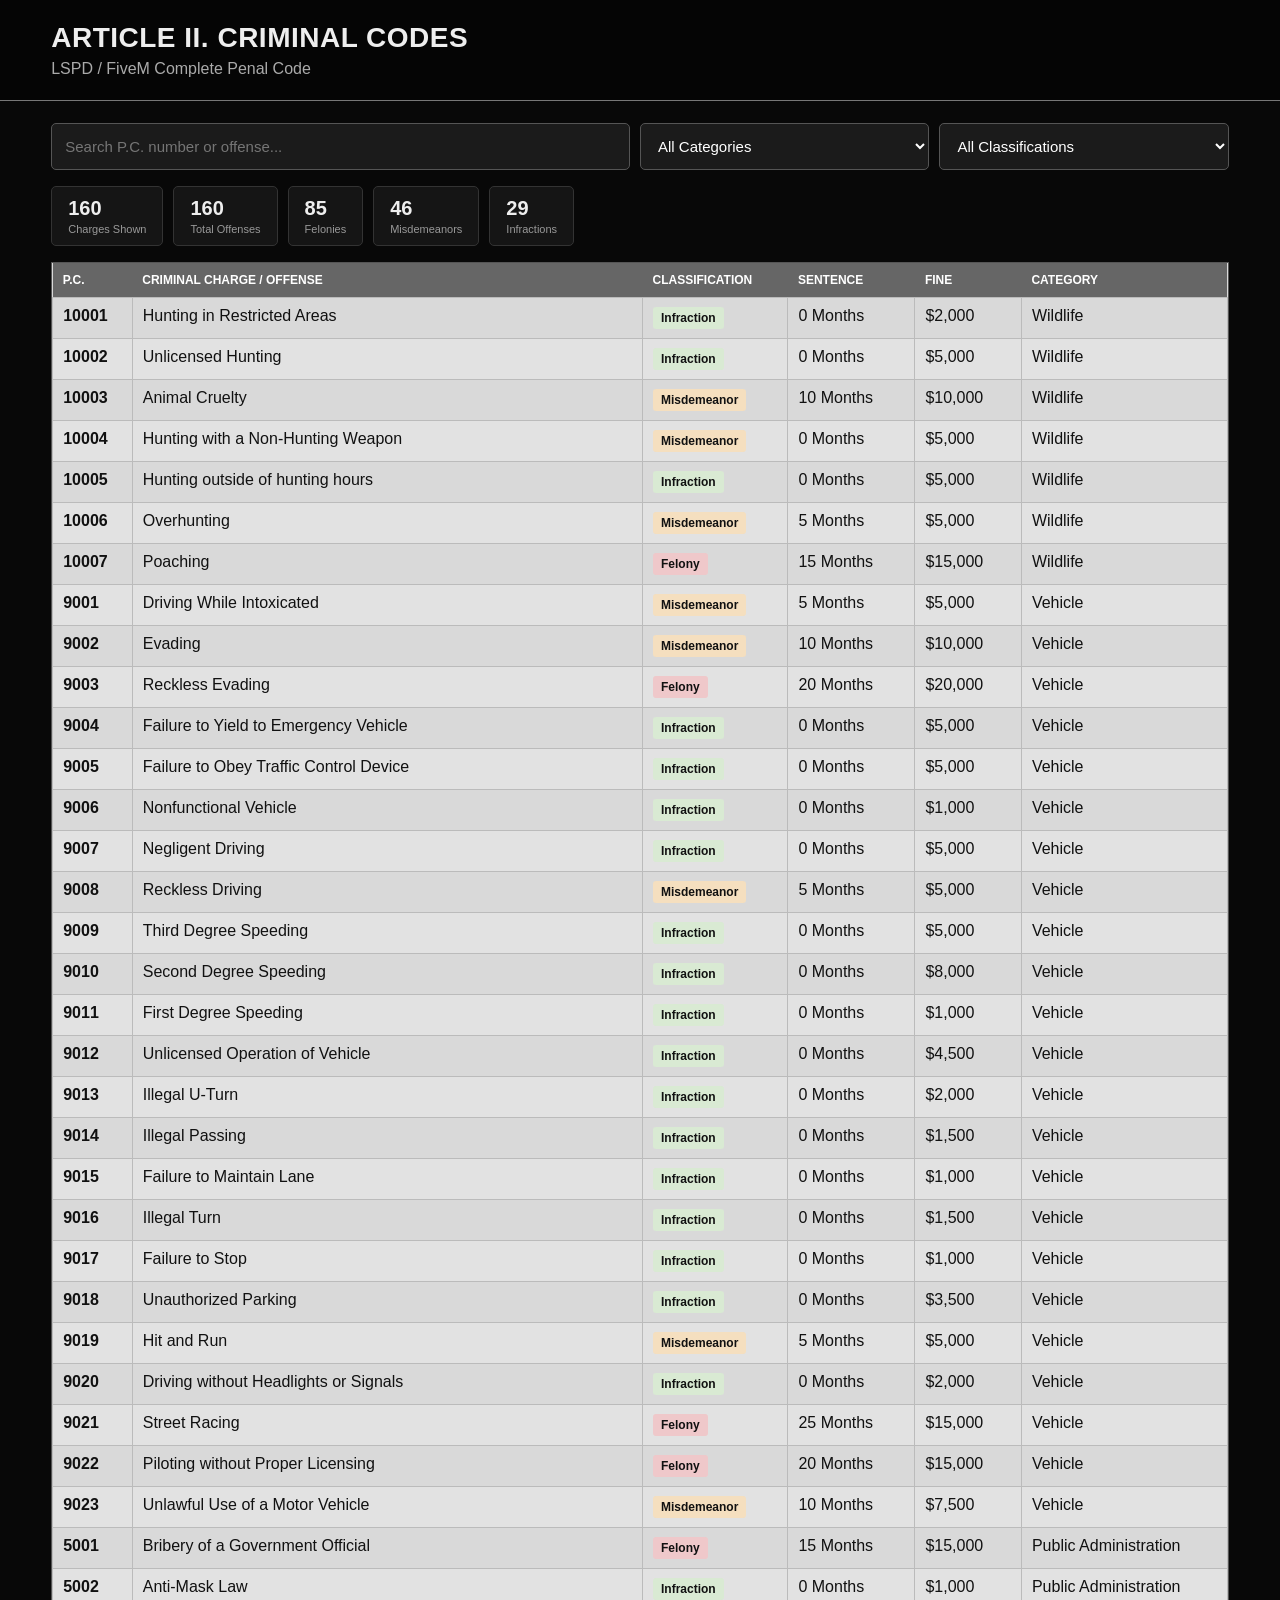
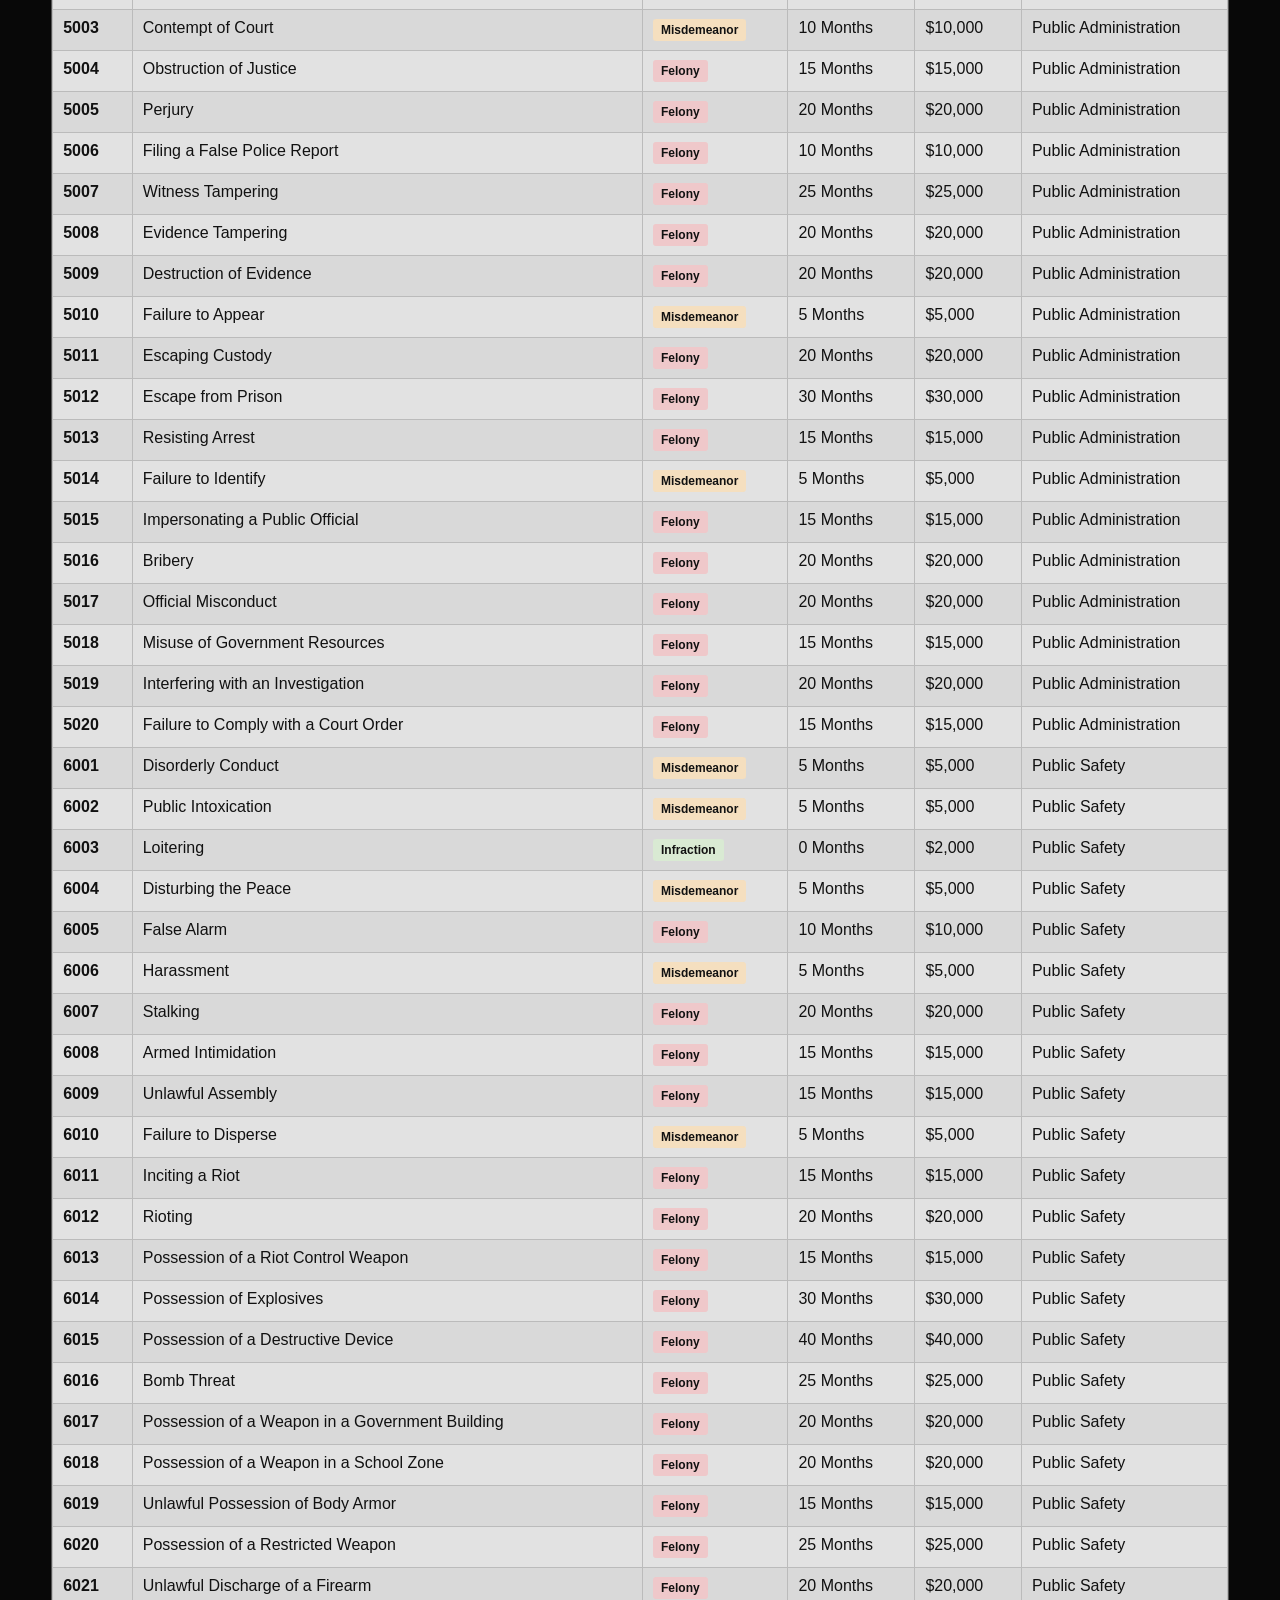
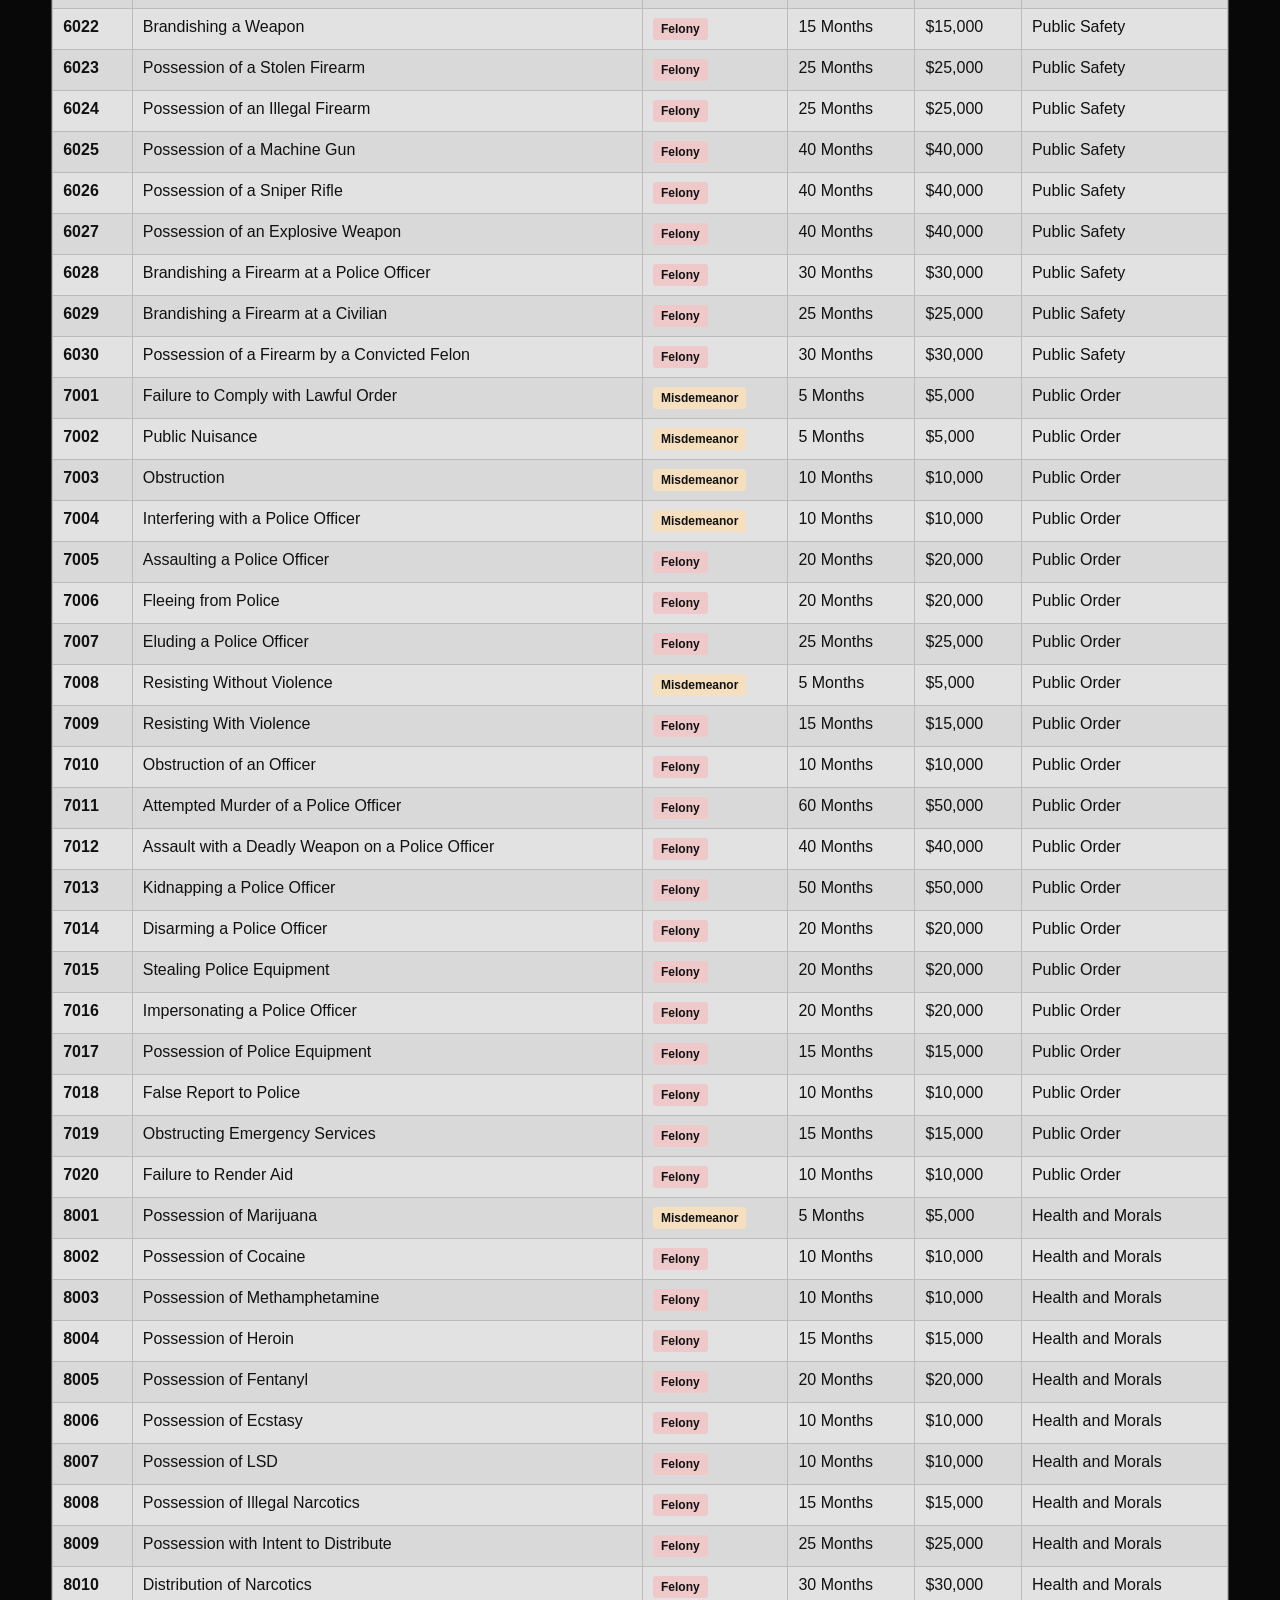
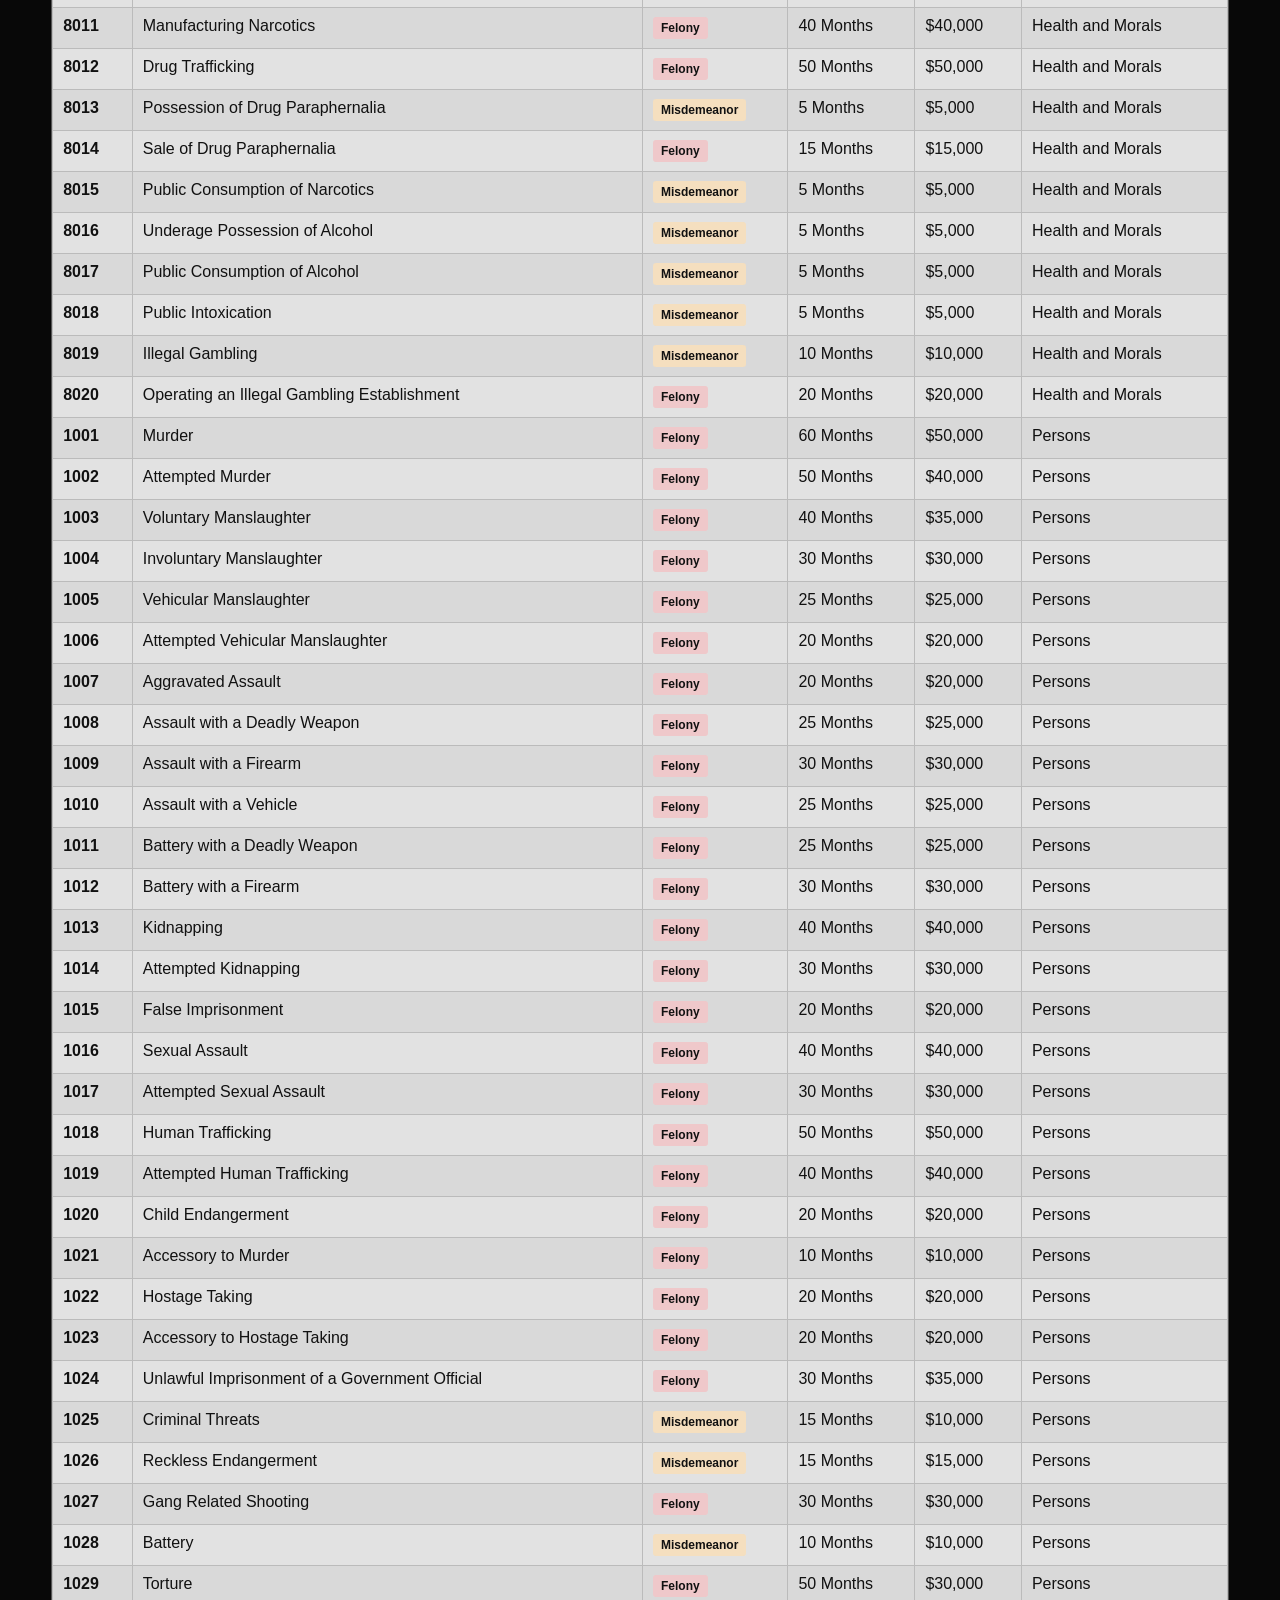
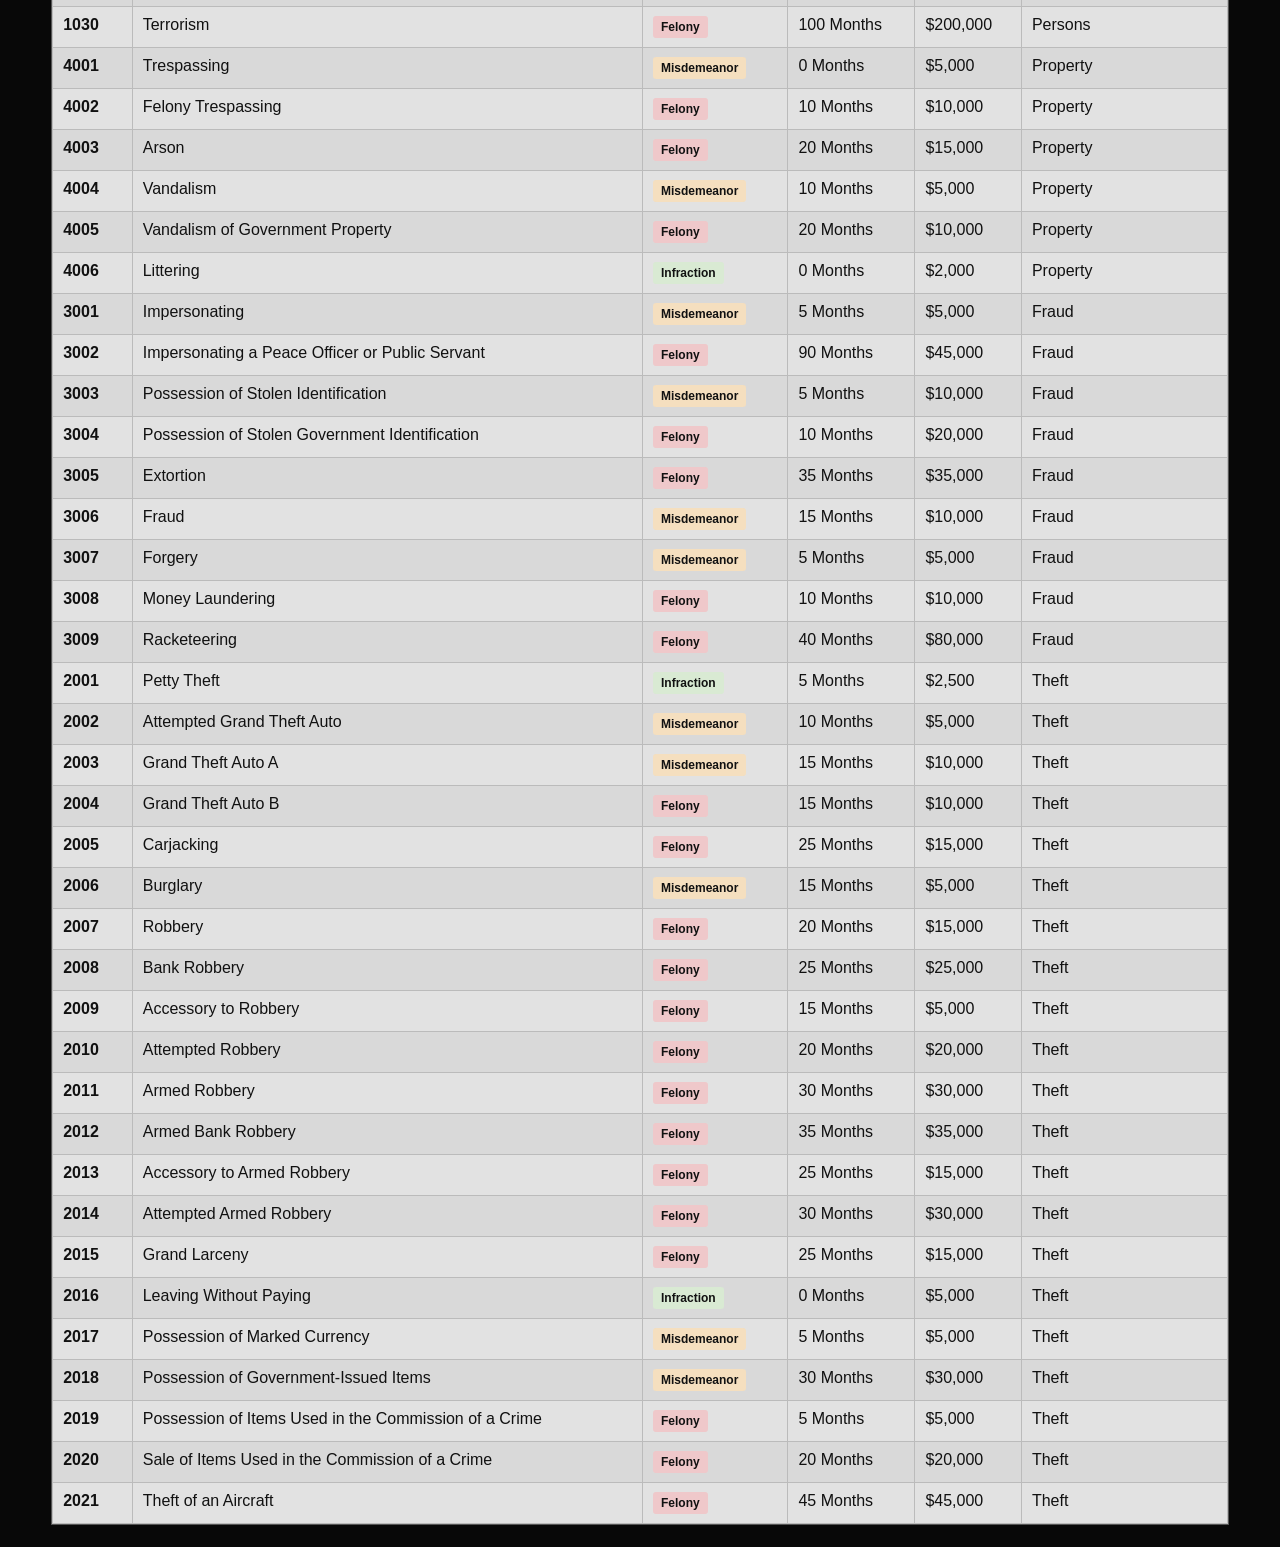
==== index.html @ 9b837776 "Add complete LSPD FiveM penal code website" ====
<!DOCTYPE html>
<html lang="en">
<head>
<meta charset="UTF-8"><meta name="viewport" content="width=device-width,initial-scale=1">
<title>LSPD | Complete Penal Code</title>
<style>
*{box-sizing:border-box}body{margin:0;background:#080808;color:#eee;font-family:Arial,Helvetica,sans-serif}
header{background:#050505;border-bottom:1px solid #777;padding:22px 4%;position:sticky;top:0;z-index:10}
h1{margin:0;font-size:28px;font-weight:900;letter-spacing:.5px}header p{margin:6px 0 0;color:#aaa}
main{width:92%;max-width:1550px;margin:22px auto}
.controls{display:grid;grid-template-columns:2fr 1fr 1fr;gap:10px;margin-bottom:16px}
input,select{padding:13px;background:#1b1b1b;border:1px solid #555;border-radius:5px;color:#fff;font-size:15px}
.stats{display:flex;gap:10px;flex-wrap:wrap;margin-bottom:16px}
.stat{background:#151515;border:1px solid #333;padding:10px 16px;border-radius:5px}
.stat b{font-size:20px}.stat span{display:block;color:#999;font-size:11px;margin-top:3px}
.tablebox{overflow:auto;border:1px solid #555}
table{width:100%;border-collapse:collapse;min-width:1000px;background:#d9d9d9;color:#111}
th{background:#666;color:#fff;text-align:left;padding:10px;font-size:12px;position:sticky;top:0}
td{padding:9px 10px;border:1px solid #bbb;vertical-align:top}
tr:nth-child(even){background:#e2e2e2}
.badge{display:inline-block;padding:4px 8px;border-radius:3px;font-weight:bold;font-size:12px}
.badge.felony{background:#efc8ca}.badge.misdemeanor{background:#f5dfbf}.badge.infraction{background:#d9ead3}
#none{display:none;background:#151515;color:#aaa;text-align:center;padding:25px}
@media(max-width:800px){.controls{grid-template-columns:1fr}h1{font-size:22px}main{width:95%}}
</style>
</head>
<body>
<header><h1>ARTICLE II. CRIMINAL CODES</h1><p>LSPD / FiveM Complete Penal Code</p></header>
<main>
<div class="controls">
<input id="search" placeholder="Search P.C. number or offense...">
<select id="category"><option value="">All Categories</option><option value="Wildlife">Wildlife</option><option value="Vehicle">Vehicle</option><option value="Public Administration">Public Administration</option><option value="Public Safety">Public Safety</option><option value="Public Order">Public Order</option><option value="Health and Morals">Health and Morals</option><option value="Persons">Persons</option><option value="Property">Property</option><option value="Fraud">Fraud</option><option value="Theft">Theft</option></select>
<select id="classification"><option value="">All Classifications</option><option>Felony</option><option>Misdemeanor</option><option>Infraction</option></select>
</div>
<div class="stats">
<div class="stat"><b id="shown">160</b><span>Charges Shown</span></div>
<div class="stat"><b>160</b><span>Total Offenses</span></div>
<div class="stat"><b>85</b><span>Felonies</span></div>
<div class="stat"><b>46</b><span>Misdemeanors</span></div>
<div class="stat"><b>29</b><span>Infractions</span></div>
</div>
<div class="tablebox"><table><thead><tr>
<th>P.C.</th><th>CRIMINAL CHARGE / OFFENSE</th><th>CLASSIFICATION</th><th>SENTENCE</th><th>FINE</th><th>CATEGORY</th>
</tr></thead><tbody id="rows"><tr data-category="Wildlife" data-class="infraction"><td><b>10001</b></td><td>Hunting in Restricted Areas</td><td><span class="badge infraction">Infraction</span></td><td>0 Months</td><td>$2,000</td><td>Wildlife</td></tr><tr data-category="Wildlife" data-class="infraction"><td><b>10002</b></td><td>Unlicensed Hunting</td><td><span class="badge infraction">Infraction</span></td><td>0 Months</td><td>$5,000</td><td>Wildlife</td></tr><tr data-category="Wildlife" data-class="misdemeanor"><td><b>10003</b></td><td>Animal Cruelty</td><td><span class="badge misdemeanor">Misdemeanor</span></td><td>10 Months</td><td>$10,000</td><td>Wildlife</td></tr><tr data-category="Wildlife" data-class="misdemeanor"><td><b>10004</b></td><td>Hunting with a Non-Hunting Weapon</td><td><span class="badge misdemeanor">Misdemeanor</span></td><td>0 Months</td><td>$5,000</td><td>Wildlife</td></tr><tr data-category="Wildlife" data-class="infraction"><td><b>10005</b></td><td>Hunting outside of hunting hours</td><td><span class="badge infraction">Infraction</span></td><td>0 Months</td><td>$5,000</td><td>Wildlife</td></tr><tr data-category="Wildlife" data-class="misdemeanor"><td><b>10006</b></td><td>Overhunting</td><td><span class="badge misdemeanor">Misdemeanor</span></td><td>5 Months</td><td>$5,000</td><td>Wildlife</td></tr><tr data-category="Wildlife" data-class="felony"><td><b>10007</b></td><td>Poaching</td><td><span class="badge felony">Felony</span></td><td>15 Months</td><td>$15,000</td><td>Wildlife</td></tr><tr data-category="Vehicle" data-class="misdemeanor"><td><b>9001</b></td><td>Driving While Intoxicated</td><td><span class="badge misdemeanor">Misdemeanor</span></td><td>5 Months</td><td>$5,000</td><td>Vehicle</td></tr><tr data-category="Vehicle" data-class="misdemeanor"><td><b>9002</b></td><td>Evading</td><td><span class="badge misdemeanor">Misdemeanor</span></td><td>10 Months</td><td>$10,000</td><td>Vehicle</td></tr><tr data-category="Vehicle" data-class="felony"><td><b>9003</b></td><td>Reckless Evading</td><td><span class="badge felony">Felony</span></td><td>20 Months</td><td>$20,000</td><td>Vehicle</td></tr><tr data-category="Vehicle" data-class="infraction"><td><b>9004</b></td><td>Failure to Yield to Emergency Vehicle</td><td><span class="badge infraction">Infraction</span></td><td>0 Months</td><td>$5,000</td><td>Vehicle</td></tr><tr data-category="Vehicle" data-class="infraction"><td><b>9005</b></td><td>Failure to Obey Traffic Control Device</td><td><span class="badge infraction">Infraction</span></td><td>0 Months</td><td>$5,000</td><td>Vehicle</td></tr><tr data-category="Vehicle" data-class="infraction"><td><b>9006</b></td><td>Nonfunctional Vehicle</td><td><span class="badge infraction">Infraction</span></td><td>0 Months</td><td>$1,000</td><td>Vehicle</td></tr><tr data-category="Vehicle" data-class="infraction"><td><b>9007</b></td><td>Negligent Driving</td><td><span class="badge infraction">Infraction</span></td><td>0 Months</td><td>$5,000</td><td>Vehicle</td></tr><tr data-category="Vehicle" data-class="misdemeanor"><td><b>9008</b></td><td>Reckless Driving</td><td><span class="badge misdemeanor">Misdemeanor</span></td><td>5 Months</td><td>$5,000</td><td>Vehicle</td></tr><tr data-category="Vehicle" data-class="infraction"><td><b>9009</b></td><td>Third Degree Speeding</td><td><span class="badge infraction">Infraction</span></td><td>0 Months</td><td>$5,000</td><td>Vehicle</td></tr><tr data-category="Vehicle" data-class="infraction"><td><b>9010</b></td><td>Second Degree Speeding</td><td><span class="badge infraction">Infraction</span></td><td>0 Months</td><td>$8,000</td><td>Vehicle</td></tr><tr data-category="Vehicle" data-class="infraction"><td><b>9011</b></td><td>First Degree Speeding</td><td><span class="badge infraction">Infraction</span></td><td>0 Months</td><td>$1,000</td><td>Vehicle</td></tr><tr data-category="Vehicle" data-class="infraction"><td><b>9012</b></td><td>Unlicensed Operation of Vehicle</td><td><span class="badge infraction">Infraction</span></td><td>0 Months</td><td>$4,500</td><td>Vehicle</td></tr><tr data-category="Vehicle" data-class="infraction"><td><b>9013</b></td><td>Illegal U-Turn</td><td><span class="badge infraction">Infraction</span></td><td>0 Months</td><td>$2,000</td><td>Vehicle</td></tr><tr data-category="Vehicle" data-class="infraction"><td><b>9014</b></td><td>Illegal Passing</td><td><span class="badge infraction">Infraction</span></td><td>0 Months</td><td>$1,500</td><td>Vehicle</td></tr><tr data-category="Vehicle" data-class="infraction"><td><b>9015</b></td><td>Failure to Maintain Lane</td><td><span class="badge infraction">Infraction</span></td><td>0 Months</td><td>$1,000</td><td>Vehicle</td></tr><tr data-category="Vehicle" data-class="infraction"><td><b>9016</b></td><td>Illegal Turn</td><td><span class="badge infraction">Infraction</span></td><td>0 Months</td><td>$1,500</td><td>Vehicle</td></tr><tr data-category="Vehicle" data-class="infraction"><td><b>9017</b></td><td>Failure to Stop</td><td><span class="badge infraction">Infraction</span></td><td>0 Months</td><td>$1,000</td><td>Vehicle</td></tr><tr data-category="Vehicle" data-class="infraction"><td><b>9018</b></td><td>Unauthorized Parking</td><td><span class="badge infraction">Infraction</span></td><td>0 Months</td><td>$3,500</td><td>Vehicle</td></tr><tr data-category="Vehicle" data-class="misdemeanor"><td><b>9019</b></td><td>Hit and Run</td><td><span class="badge misdemeanor">Misdemeanor</span></td><td>5 Months</td><td>$5,000</td><td>Vehicle</td></tr><tr data-category="Vehicle" data-class="infraction"><td><b>9020</b></td><td>Driving without Headlights or Signals</td><td><span class="badge infraction">Infraction</span></td><td>0 Months</td><td>$2,000</td><td>Vehicle</td></tr><tr data-category="Vehicle" data-class="felony"><td><b>9021</b></td><td>Street Racing</td><td><span class="badge felony">Felony</span></td><td>25 Months</td><td>$15,000</td><td>Vehicle</td></tr><tr data-category="Vehicle" data-class="felony"><td><b>9022</b></td><td>Piloting without Proper Licensing</td><td><span class="badge felony">Felony</span></td><td>20 Months</td><td>$15,000</td><td>Vehicle</td></tr><tr data-category="Vehicle" data-class="misdemeanor"><td><b>9023</b></td><td>Unlawful Use of a Motor Vehicle</td><td><span class="badge misdemeanor">Misdemeanor</span></td><td>10 Months</td><td>$7,500</td><td>Vehicle</td></tr><tr data-category="Public Administration" data-class="felony"><td><b>5001</b></td><td>Bribery of a Government Official</td><td><span class="badge felony">Felony</span></td><td>15 Months</td><td>$15,000</td><td>Public Administration</td></tr><tr data-category="Public Administration" data-class="infraction"><td><b>5002</b></td><td>Anti-Mask Law</td><td><span class="badge infraction">Infraction</span></td><td>0 Months</td><td>$1,000</td><td>Public Administration</td></tr><tr data-category="Public Administration" data-class="misdemeanor"><td><b>5003</b></td><td>Contempt of Court</td><td><span class="badge misdemeanor">Misdemeanor</span></td><td>10 Months</td><td>$10,000</td><td>Public Administration</td></tr><tr data-category="Public Administration" data-class="felony"><td><b>5004</b></td><td>Obstruction of Justice</td><td><span class="badge felony">Felony</span></td><td>15 Months</td><td>$15,000</td><td>Public Administration</td></tr><tr data-category="Public Administration" data-class="felony"><td><b>5005</b></td><td>Perjury</td><td><span class="badge felony">Felony</span></td><td>20 Months</td><td>$20,000</td><td>Public Administration</td></tr><tr data-category="Public Administration" data-class="felony"><td><b>5006</b></td><td>Filing a False Police Report</td><td><span class="badge felony">Felony</span></td><td>10 Months</td><td>$10,000</td><td>Public Administration</td></tr><tr data-category="Public Administration" data-class="felony"><td><b>5007</b></td><td>Witness Tampering</td><td><span class="badge felony">Felony</span></td><td>25 Months</td><td>$25,000</td><td>Public Administration</td></tr><tr data-category="Public Administration" data-class="felony"><td><b>5008</b></td><td>Evidence Tampering</td><td><span class="badge felony">Felony</span></td><td>20 Months</td><td>$20,000</td><td>Public Administration</td></tr><tr data-category="Public Administration" data-class="felony"><td><b>5009</b></td><td>Destruction of Evidence</td><td><span class="badge felony">Felony</span></td><td>20 Months</td><td>$20,000</td><td>Public Administration</td></tr><tr data-category="Public Administration" data-class="misdemeanor"><td><b>5010</b></td><td>Failure to Appear</td><td><span class="badge misdemeanor">Misdemeanor</span></td><td>5 Months</td><td>$5,000</td><td>Public Administration</td></tr><tr data-category="Public Administration" data-class="felony"><td><b>5011</b></td><td>Escaping Custody</td><td><span class="badge felony">Felony</span></td><td>20 Months</td><td>$20,000</td><td>Public Administration</td></tr><tr data-category="Public Administration" data-class="felony"><td><b>5012</b></td><td>Escape from Prison</td><td><span class="badge felony">Felony</span></td><td>30 Months</td><td>$30,000</td><td>Public Administration</td></tr><tr data-category="Public Administration" data-class="felony"><td><b>5013</b></td><td>Resisting Arrest</td><td><span class="badge felony">Felony</span></td><td>15 Months</td><td>$15,000</td><td>Public Administration</td></tr><tr data-category="Public Administration" data-class="misdemeanor"><td><b>5014</b></td><td>Failure to Identify</td><td><span class="badge misdemeanor">Misdemeanor</span></td><td>5 Months</td><td>$5,000</td><td>Public Administration</td></tr><tr data-category="Public Administration" data-class="felony"><td><b>5015</b></td><td>Impersonating a Public Official</td><td><span class="badge felony">Felony</span></td><td>15 Months</td><td>$15,000</td><td>Public Administration</td></tr><tr data-category="Public Administration" data-class="felony"><td><b>5016</b></td><td>Bribery</td><td><span class="badge felony">Felony</span></td><td>20 Months</td><td>$20,000</td><td>Public Administration</td></tr><tr data-category="Public Administration" data-class="felony"><td><b>5017</b></td><td>Official Misconduct</td><td><span class="badge felony">Felony</span></td><td>20 Months</td><td>$20,000</td><td>Public Administration</td></tr><tr data-category="Public Administration" data-class="felony"><td><b>5018</b></td><td>Misuse of Government Resources</td><td><span class="badge felony">Felony</span></td><td>15 Months</td><td>$15,000</td><td>Public Administration</td></tr><tr data-category="Public Administration" data-class="felony"><td><b>5019</b></td><td>Interfering with an Investigation</td><td><span class="badge felony">Felony</span></td><td>20 Months</td><td>$20,000</td><td>Public Administration</td></tr><tr data-category="Public Administration" data-class="felony"><td><b>5020</b></td><td>Failure to Comply with a Court Order</td><td><span class="badge felony">Felony</span></td><td>15 Months</td><td>$15,000</td><td>Public Administration</td></tr><tr data-category="Public Safety" data-class="misdemeanor"><td><b>6001</b></td><td>Disorderly Conduct</td><td><span class="badge misdemeanor">Misdemeanor</span></td><td>5 Months</td><td>$5,000</td><td>Public Safety</td></tr><tr data-category="Public Safety" data-class="misdemeanor"><td><b>6002</b></td><td>Public Intoxication</td><td><span class="badge misdemeanor">Misdemeanor</span></td><td>5 Months</td><td>$5,000</td><td>Public Safety</td></tr><tr data-category="Public Safety" data-class="infraction"><td><b>6003</b></td><td>Loitering</td><td><span class="badge infraction">Infraction</span></td><td>0 Months</td><td>$2,000</td><td>Public Safety</td></tr><tr data-category="Public Safety" data-class="misdemeanor"><td><b>6004</b></td><td>Disturbing the Peace</td><td><span class="badge misdemeanor">Misdemeanor</span></td><td>5 Months</td><td>$5,000</td><td>Public Safety</td></tr><tr data-category="Public Safety" data-class="felony"><td><b>6005</b></td><td>False Alarm</td><td><span class="badge felony">Felony</span></td><td>10 Months</td><td>$10,000</td><td>Public Safety</td></tr><tr data-category="Public Safety" data-class="misdemeanor"><td><b>6006</b></td><td>Harassment</td><td><span class="badge misdemeanor">Misdemeanor</span></td><td>5 Months</td><td>$5,000</td><td>Public Safety</td></tr><tr data-category="Public Safety" data-class="felony"><td><b>6007</b></td><td>Stalking</td><td><span class="badge felony">Felony</span></td><td>20 Months</td><td>$20,000</td><td>Public Safety</td></tr><tr data-category="Public Safety" data-class="felony"><td><b>6008</b></td><td>Armed Intimidation</td><td><span class="badge felony">Felony</span></td><td>15 Months</td><td>$15,000</td><td>Public Safety</td></tr><tr data-category="Public Safety" data-class="felony"><td><b>6009</b></td><td>Unlawful Assembly</td><td><span class="badge felony">Felony</span></td><td>15 Months</td><td>$15,000</td><td>Public Safety</td></tr><tr data-category="Public Safety" data-class="misdemeanor"><td><b>6010</b></td><td>Failure to Disperse</td><td><span class="badge misdemeanor">Misdemeanor</span></td><td>5 Months</td><td>$5,000</td><td>Public Safety</td></tr><tr data-category="Public Safety" data-class="felony"><td><b>6011</b></td><td>Inciting a Riot</td><td><span class="badge felony">Felony</span></td><td>15 Months</td><td>$15,000</td><td>Public Safety</td></tr><tr data-category="Public Safety" data-class="felony"><td><b>6012</b></td><td>Rioting</td><td><span class="badge felony">Felony</span></td><td>20 Months</td><td>$20,000</td><td>Public Safety</td></tr><tr data-category="Public Safety" data-class="felony"><td><b>6013</b></td><td>Possession of a Riot Control Weapon</td><td><span class="badge felony">Felony</span></td><td>15 Months</td><td>$15,000</td><td>Public Safety</td></tr><tr data-category="Public Safety" data-class="felony"><td><b>6014</b></td><td>Possession of Explosives</td><td><span class="badge felony">Felony</span></td><td>30 Months</td><td>$30,000</td><td>Public Safety</td></tr><tr data-category="Public Safety" data-class="felony"><td><b>6015</b></td><td>Possession of a Destructive Device</td><td><span class="badge felony">Felony</span></td><td>40 Months</td><td>$40,000</td><td>Public Safety</td></tr><tr data-category="Public Safety" data-class="felony"><td><b>6016</b></td><td>Bomb Threat</td><td><span class="badge felony">Felony</span></td><td>25 Months</td><td>$25,000</td><td>Public Safety</td></tr><tr data-category="Public Safety" data-class="felony"><td><b>6017</b></td><td>Possession of a Weapon in a Government Building</td><td><span class="badge felony">Felony</span></td><td>20 Months</td><td>$20,000</td><td>Public Safety</td></tr><tr data-category="Public Safety" data-class="felony"><td><b>6018</b></td><td>Possession of a Weapon in a School Zone</td><td><span class="badge felony">Felony</span></td><td>20 Months</td><td>$20,000</td><td>Public Safety</td></tr><tr data-category="Public Safety" data-class="felony"><td><b>6019</b></td><td>Unlawful Possession of Body Armor</td><td><span class="badge felony">Felony</span></td><td>15 Months</td><td>$15,000</td><td>Public Safety</td></tr><tr data-category="Public Safety" data-class="felony"><td><b>6020</b></td><td>Possession of a Restricted Weapon</td><td><span class="badge felony">Felony</span></td><td>25 Months</td><td>$25,000</td><td>Public Safety</td></tr><tr data-category="Public Safety" data-class="felony"><td><b>6021</b></td><td>Unlawful Discharge of a Firearm</td><td><span class="badge felony">Felony</span></td><td>20 Months</td><td>$20,000</td><td>Public Safety</td></tr><tr data-category="Public Safety" data-class="felony"><td><b>6022</b></td><td>Brandishing a Weapon</td><td><span class="badge felony">Felony</span></td><td>15 Months</td><td>$15,000</td><td>Public Safety</td></tr><tr data-category="Public Safety" data-class="felony"><td><b>6023</b></td><td>Possession of a Stolen Firearm</td><td><span class="badge felony">Felony</span></td><td>25 Months</td><td>$25,000</td><td>Public Safety</td></tr><tr data-category="Public Safety" data-class="felony"><td><b>6024</b></td><td>Possession of an Illegal Firearm</td><td><span class="badge felony">Felony</span></td><td>25 Months</td><td>$25,000</td><td>Public Safety</td></tr><tr data-category="Public Safety" data-class="felony"><td><b>6025</b></td><td>Possession of a Machine Gun</td><td><span class="badge felony">Felony</span></td><td>40 Months</td><td>$40,000</td><td>Public Safety</td></tr><tr data-category="Public Safety" data-class="felony"><td><b>6026</b></td><td>Possession of a Sniper Rifle</td><td><span class="badge felony">Felony</span></td><td>40 Months</td><td>$40,000</td><td>Public Safety</td></tr><tr data-category="Public Safety" data-class="felony"><td><b>6027</b></td><td>Possession of an Explosive Weapon</td><td><span class="badge felony">Felony</span></td><td>40 Months</td><td>$40,000</td><td>Public Safety</td></tr><tr data-category="Public Safety" data-class="felony"><td><b>6028</b></td><td>Brandishing a Firearm at a Police Officer</td><td><span class="badge felony">Felony</span></td><td>30 Months</td><td>$30,000</td><td>Public Safety</td></tr><tr data-category="Public Safety" data-class="felony"><td><b>6029</b></td><td>Brandishing a Firearm at a Civilian</td><td><span class="badge felony">Felony</span></td><td>25 Months</td><td>$25,000</td><td>Public Safety</td></tr><tr data-category="Public Safety" data-class="felony"><td><b>6030</b></td><td>Possession of a Firearm by a Convicted Felon</td><td><span class="badge felony">Felony</span></td><td>30 Months</td><td>$30,000</td><td>Public Safety</td></tr><tr data-category="Public Order" data-class="misdemeanor"><td><b>7001</b></td><td>Failure to Comply with Lawful Order</td><td><span class="badge misdemeanor">Misdemeanor</span></td><td>5 Months</td><td>$5,000</td><td>Public Order</td></tr><tr data-category="Public Order" data-class="misdemeanor"><td><b>7002</b></td><td>Public Nuisance</td><td><span class="badge misdemeanor">Misdemeanor</span></td><td>5 Months</td><td>$5,000</td><td>Public Order</td></tr><tr data-category="Public Order" data-class="misdemeanor"><td><b>7003</b></td><td>Obstruction</td><td><span class="badge misdemeanor">Misdemeanor</span></td><td>10 Months</td><td>$10,000</td><td>Public Order</td></tr><tr data-category="Public Order" data-class="misdemeanor"><td><b>7004</b></td><td>Interfering with a Police Officer</td><td><span class="badge misdemeanor">Misdemeanor</span></td><td>10 Months</td><td>$10,000</td><td>Public Order</td></tr><tr data-category="Public Order" data-class="felony"><td><b>7005</b></td><td>Assaulting a Police Officer</td><td><span class="badge felony">Felony</span></td><td>20 Months</td><td>$20,000</td><td>Public Order</td></tr><tr data-category="Public Order" data-class="felony"><td><b>7006</b></td><td>Fleeing from Police</td><td><span class="badge felony">Felony</span></td><td>20 Months</td><td>$20,000</td><td>Public Order</td></tr><tr data-category="Public Order" data-class="felony"><td><b>7007</b></td><td>Eluding a Police Officer</td><td><span class="badge felony">Felony</span></td><td>25 Months</td><td>$25,000</td><td>Public Order</td></tr><tr data-category="Public Order" data-class="misdemeanor"><td><b>7008</b></td><td>Resisting Without Violence</td><td><span class="badge misdemeanor">Misdemeanor</span></td><td>5 Months</td><td>$5,000</td><td>Public Order</td></tr><tr data-category="Public Order" data-class="felony"><td><b>7009</b></td><td>Resisting With Violence</td><td><span class="badge felony">Felony</span></td><td>15 Months</td><td>$15,000</td><td>Public Order</td></tr><tr data-category="Public Order" data-class="felony"><td><b>7010</b></td><td>Obstruction of an Officer</td><td><span class="badge felony">Felony</span></td><td>10 Months</td><td>$10,000</td><td>Public Order</td></tr><tr data-category="Public Order" data-class="felony"><td><b>7011</b></td><td>Attempted Murder of a Police Officer</td><td><span class="badge felony">Felony</span></td><td>60 Months</td><td>$50,000</td><td>Public Order</td></tr><tr data-category="Public Order" data-class="felony"><td><b>7012</b></td><td>Assault with a Deadly Weapon on a Police Officer</td><td><span class="badge felony">Felony</span></td><td>40 Months</td><td>$40,000</td><td>Public Order</td></tr><tr data-category="Public Order" data-class="felony"><td><b>7013</b></td><td>Kidnapping a Police Officer</td><td><span class="badge felony">Felony</span></td><td>50 Months</td><td>$50,000</td><td>Public Order</td></tr><tr data-category="Public Order" data-class="felony"><td><b>7014</b></td><td>Disarming a Police Officer</td><td><span class="badge felony">Felony</span></td><td>20 Months</td><td>$20,000</td><td>Public Order</td></tr><tr data-category="Public Order" data-class="felony"><td><b>7015</b></td><td>Stealing Police Equipment</td><td><span class="badge felony">Felony</span></td><td>20 Months</td><td>$20,000</td><td>Public Order</td></tr><tr data-category="Public Order" data-class="felony"><td><b>7016</b></td><td>Impersonating a Police Officer</td><td><span class="badge felony">Felony</span></td><td>20 Months</td><td>$20,000</td><td>Public Order</td></tr><tr data-category="Public Order" data-class="felony"><td><b>7017</b></td><td>Possession of Police Equipment</td><td><span class="badge felony">Felony</span></td><td>15 Months</td><td>$15,000</td><td>Public Order</td></tr><tr data-category="Public Order" data-class="felony"><td><b>7018</b></td><td>False Report to Police</td><td><span class="badge felony">Felony</span></td><td>10 Months</td><td>$10,000</td><td>Public Order</td></tr><tr data-category="Public Order" data-class="felony"><td><b>7019</b></td><td>Obstructing Emergency Services</td><td><span class="badge felony">Felony</span></td><td>15 Months</td><td>$15,000</td><td>Public Order</td></tr><tr data-category="Public Order" data-class="felony"><td><b>7020</b></td><td>Failure to Render Aid</td><td><span class="badge felony">Felony</span></td><td>10 Months</td><td>$10,000</td><td>Public Order</td></tr><tr data-category="Health and Morals" data-class="misdemeanor"><td><b>8001</b></td><td>Possession of Marijuana</td><td><span class="badge misdemeanor">Misdemeanor</span></td><td>5 Months</td><td>$5,000</td><td>Health and Morals</td></tr><tr data-category="Health and Morals" data-class="felony"><td><b>8002</b></td><td>Possession of Cocaine</td><td><span class="badge felony">Felony</span></td><td>10 Months</td><td>$10,000</td><td>Health and Morals</td></tr><tr data-category="Health and Morals" data-class="felony"><td><b>8003</b></td><td>Possession of Methamphetamine</td><td><span class="badge felony">Felony</span></td><td>10 Months</td><td>$10,000</td><td>Health and Morals</td></tr><tr data-category="Health and Morals" data-class="felony"><td><b>8004</b></td><td>Possession of Heroin</td><td><span class="badge felony">Felony</span></td><td>15 Months</td><td>$15,000</td><td>Health and Morals</td></tr><tr data-category="Health and Morals" data-class="felony"><td><b>8005</b></td><td>Possession of Fentanyl</td><td><span class="badge felony">Felony</span></td><td>20 Months</td><td>$20,000</td><td>Health and Morals</td></tr><tr data-category="Health and Morals" data-class="felony"><td><b>8006</b></td><td>Possession of Ecstasy</td><td><span class="badge felony">Felony</span></td><td>10 Months</td><td>$10,000</td><td>Health and Morals</td></tr><tr data-category="Health and Morals" data-class="felony"><td><b>8007</b></td><td>Possession of LSD</td><td><span class="badge felony">Felony</span></td><td>10 Months</td><td>$10,000</td><td>Health and Morals</td></tr><tr data-category="Health and Morals" data-class="felony"><td><b>8008</b></td><td>Possession of Illegal Narcotics</td><td><span class="badge felony">Felony</span></td><td>15 Months</td><td>$15,000</td><td>Health and Morals</td></tr><tr data-category="Health and Morals" data-class="felony"><td><b>8009</b></td><td>Possession with Intent to Distribute</td><td><span class="badge felony">Felony</span></td><td>25 Months</td><td>$25,000</td><td>Health and Morals</td></tr><tr data-category="Health and Morals" data-class="felony"><td><b>8010</b></td><td>Distribution of Narcotics</td><td><span class="badge felony">Felony</span></td><td>30 Months</td><td>$30,000</td><td>Health and Morals</td></tr><tr data-category="Health and Morals" data-class="felony"><td><b>8011</b></td><td>Manufacturing Narcotics</td><td><span class="badge felony">Felony</span></td><td>40 Months</td><td>$40,000</td><td>Health and Morals</td></tr><tr data-category="Health and Morals" data-class="felony"><td><b>8012</b></td><td>Drug Trafficking</td><td><span class="badge felony">Felony</span></td><td>50 Months</td><td>$50,000</td><td>Health and Morals</td></tr><tr data-category="Health and Morals" data-class="misdemeanor"><td><b>8013</b></td><td>Possession of Drug Paraphernalia</td><td><span class="badge misdemeanor">Misdemeanor</span></td><td>5 Months</td><td>$5,000</td><td>Health and Morals</td></tr><tr data-category="Health and Morals" data-class="felony"><td><b>8014</b></td><td>Sale of Drug Paraphernalia</td><td><span class="badge felony">Felony</span></td><td>15 Months</td><td>$15,000</td><td>Health and Morals</td></tr><tr data-category="Health and Morals" data-class="misdemeanor"><td><b>8015</b></td><td>Public Consumption of Narcotics</td><td><span class="badge misdemeanor">Misdemeanor</span></td><td>5 Months</td><td>$5,000</td><td>Health and Morals</td></tr><tr data-category="Health and Morals" data-class="misdemeanor"><td><b>8016</b></td><td>Underage Possession of Alcohol</td><td><span class="badge misdemeanor">Misdemeanor</span></td><td>5 Months</td><td>$5,000</td><td>Health and Morals</td></tr><tr data-category="Health and Morals" data-class="misdemeanor"><td><b>8017</b></td><td>Public Consumption of Alcohol</td><td><span class="badge misdemeanor">Misdemeanor</span></td><td>5 Months</td><td>$5,000</td><td>Health and Morals</td></tr><tr data-category="Health and Morals" data-class="misdemeanor"><td><b>8018</b></td><td>Public Intoxication</td><td><span class="badge misdemeanor">Misdemeanor</span></td><td>5 Months</td><td>$5,000</td><td>Health and Morals</td></tr><tr data-category="Health and Morals" data-class="misdemeanor"><td><b>8019</b></td><td>Illegal Gambling</td><td><span class="badge misdemeanor">Misdemeanor</span></td><td>10 Months</td><td>$10,000</td><td>Health and Morals</td></tr><tr data-category="Health and Morals" data-class="felony"><td><b>8020</b></td><td>Operating an Illegal Gambling Establishment</td><td><span class="badge felony">Felony</span></td><td>20 Months</td><td>$20,000</td><td>Health and Morals</td></tr><tr data-category="Persons" data-class="felony"><td><b>1001</b></td><td>Murder</td><td><span class="badge felony">Felony</span></td><td>60 Months</td><td>$50,000</td><td>Persons</td></tr><tr data-category="Persons" data-class="felony"><td><b>1002</b></td><td>Attempted Murder</td><td><span class="badge felony">Felony</span></td><td>50 Months</td><td>$40,000</td><td>Persons</td></tr><tr data-category="Persons" data-class="felony"><td><b>1003</b></td><td>Voluntary Manslaughter</td><td><span class="badge felony">Felony</span></td><td>40 Months</td><td>$35,000</td><td>Persons</td></tr><tr data-category="Persons" data-class="felony"><td><b>1004</b></td><td>Involuntary Manslaughter</td><td><span class="badge felony">Felony</span></td><td>30 Months</td><td>$30,000</td><td>Persons</td></tr><tr data-category="Persons" data-class="felony"><td><b>1005</b></td><td>Vehicular Manslaughter</td><td><span class="badge felony">Felony</span></td><td>25 Months</td><td>$25,000</td><td>Persons</td></tr><tr data-category="Persons" data-class="felony"><td><b>1006</b></td><td>Attempted Vehicular Manslaughter</td><td><span class="badge felony">Felony</span></td><td>20 Months</td><td>$20,000</td><td>Persons</td></tr><tr data-category="Persons" data-class="felony"><td><b>1007</b></td><td>Aggravated Assault</td><td><span class="badge felony">Felony</span></td><td>20 Months</td><td>$20,000</td><td>Persons</td></tr><tr data-category="Persons" data-class="felony"><td><b>1008</b></td><td>Assault with a Deadly Weapon</td><td><span class="badge felony">Felony</span></td><td>25 Months</td><td>$25,000</td><td>Persons</td></tr><tr data-category="Persons" data-class="felony"><td><b>1009</b></td><td>Assault with a Firearm</td><td><span class="badge felony">Felony</span></td><td>30 Months</td><td>$30,000</td><td>Persons</td></tr><tr data-category="Persons" data-class="felony"><td><b>1010</b></td><td>Assault with a Vehicle</td><td><span class="badge felony">Felony</span></td><td>25 Months</td><td>$25,000</td><td>Persons</td></tr><tr data-category="Persons" data-class="felony"><td><b>1011</b></td><td>Battery with a Deadly Weapon</td><td><span class="badge felony">Felony</span></td><td>25 Months</td><td>$25,000</td><td>Persons</td></tr><tr data-category="Persons" data-class="felony"><td><b>1012</b></td><td>Battery with a Firearm</td><td><span class="badge felony">Felony</span></td><td>30 Months</td><td>$30,000</td><td>Persons</td></tr><tr data-category="Persons" data-class="felony"><td><b>1013</b></td><td>Kidnapping</td><td><span class="badge felony">Felony</span></td><td>40 Months</td><td>$40,000</td><td>Persons</td></tr><tr data-category="Persons" data-class="felony"><td><b>1014</b></td><td>Attempted Kidnapping</td><td><span class="badge felony">Felony</span></td><td>30 Months</td><td>$30,000</td><td>Persons</td></tr><tr data-category="Persons" data-class="felony"><td><b>1015</b></td><td>False Imprisonment</td><td><span class="badge felony">Felony</span></td><td>20 Months</td><td>$20,000</td><td>Persons</td></tr><tr data-category="Persons" data-class="felony"><td><b>1016</b></td><td>Sexual Assault</td><td><span class="badge felony">Felony</span></td><td>40 Months</td><td>$40,000</td><td>Persons</td></tr><tr data-category="Persons" data-class="felony"><td><b>1017</b></td><td>Attempted Sexual Assault</td><td><span class="badge felony">Felony</span></td><td>30 Months</td><td>$30,000</td><td>Persons</td></tr><tr data-category="Persons" data-class="felony"><td><b>1018</b></td><td>Human Trafficking</td><td><span class="badge felony">Felony</span></td><td>50 Months</td><td>$50,000</td><td>Persons</td></tr><tr data-category="Persons" data-class="felony"><td><b>1019</b></td><td>Attempted Human Trafficking</td><td><span class="badge felony">Felony</span></td><td>40 Months</td><td>$40,000</td><td>Persons</td></tr><tr data-category="Persons" data-class="felony"><td><b>1020</b></td><td>Child Endangerment</td><td><span class="badge felony">Felony</span></td><td>20 Months</td><td>$20,000</td><td>Persons</td></tr><tr data-category="Persons" data-class="felony"><td><b>1021</b></td><td>Accessory to Murder</td><td><span class="badge felony">Felony</span></td><td>10 Months</td><td>$10,000</td><td>Persons</td></tr><tr data-category="Persons" data-class="felony"><td><b>1022</b></td><td>Hostage Taking</td><td><span class="badge felony">Felony</span></td><td>20 Months</td><td>$20,000</td><td>Persons</td></tr><tr data-category="Persons" data-class="felony"><td><b>1023</b></td><td>Accessory to Hostage Taking</td><td><span class="badge felony">Felony</span></td><td>20 Months</td><td>$20,000</td><td>Persons</td></tr><tr data-category="Persons" data-class="felony"><td><b>1024</b></td><td>Unlawful Imprisonment of a Government Official</td><td><span class="badge felony">Felony</span></td><td>30 Months</td><td>$35,000</td><td>Persons</td></tr><tr data-category="Persons" data-class="misdemeanor"><td><b>1025</b></td><td>Criminal Threats</td><td><span class="badge misdemeanor">Misdemeanor</span></td><td>15 Months</td><td>$10,000</td><td>Persons</td></tr><tr data-category="Persons" data-class="misdemeanor"><td><b>1026</b></td><td>Reckless Endangerment</td><td><span class="badge misdemeanor">Misdemeanor</span></td><td>15 Months</td><td>$15,000</td><td>Persons</td></tr><tr data-category="Persons" data-class="felony"><td><b>1027</b></td><td>Gang Related Shooting</td><td><span class="badge felony">Felony</span></td><td>30 Months</td><td>$30,000</td><td>Persons</td></tr><tr data-category="Persons" data-class="misdemeanor"><td><b>1028</b></td><td>Battery</td><td><span class="badge misdemeanor">Misdemeanor</span></td><td>10 Months</td><td>$10,000</td><td>Persons</td></tr><tr data-category="Persons" data-class="felony"><td><b>1029</b></td><td>Torture</td><td><span class="badge felony">Felony</span></td><td>50 Months</td><td>$30,000</td><td>Persons</td></tr><tr data-category="Persons" data-class="felony"><td><b>1030</b></td><td>Terrorism</td><td><span class="badge felony">Felony</span></td><td>100 Months</td><td>$200,000</td><td>Persons</td></tr><tr data-category="Property" data-class="misdemeanor"><td><b>4001</b></td><td>Trespassing</td><td><span class="badge misdemeanor">Misdemeanor</span></td><td>0 Months</td><td>$5,000</td><td>Property</td></tr><tr data-category="Property" data-class="felony"><td><b>4002</b></td><td>Felony Trespassing</td><td><span class="badge felony">Felony</span></td><td>10 Months</td><td>$10,000</td><td>Property</td></tr><tr data-category="Property" data-class="felony"><td><b>4003</b></td><td>Arson</td><td><span class="badge felony">Felony</span></td><td>20 Months</td><td>$15,000</td><td>Property</td></tr><tr data-category="Property" data-class="misdemeanor"><td><b>4004</b></td><td>Vandalism</td><td><span class="badge misdemeanor">Misdemeanor</span></td><td>10 Months</td><td>$5,000</td><td>Property</td></tr><tr data-category="Property" data-class="felony"><td><b>4005</b></td><td>Vandalism of Government Property</td><td><span class="badge felony">Felony</span></td><td>20 Months</td><td>$10,000</td><td>Property</td></tr><tr data-category="Property" data-class="infraction"><td><b>4006</b></td><td>Littering</td><td><span class="badge infraction">Infraction</span></td><td>0 Months</td><td>$2,000</td><td>Property</td></tr><tr data-category="Fraud" data-class="misdemeanor"><td><b>3001</b></td><td>Impersonating</td><td><span class="badge misdemeanor">Misdemeanor</span></td><td>5 Months</td><td>$5,000</td><td>Fraud</td></tr><tr data-category="Fraud" data-class="felony"><td><b>3002</b></td><td>Impersonating a Peace Officer or Public Servant</td><td><span class="badge felony">Felony</span></td><td>90 Months</td><td>$45,000</td><td>Fraud</td></tr><tr data-category="Fraud" data-class="misdemeanor"><td><b>3003</b></td><td>Possession of Stolen Identification</td><td><span class="badge misdemeanor">Misdemeanor</span></td><td>5 Months</td><td>$10,000</td><td>Fraud</td></tr><tr data-category="Fraud" data-class="felony"><td><b>3004</b></td><td>Possession of Stolen Government Identification</td><td><span class="badge felony">Felony</span></td><td>10 Months</td><td>$20,000</td><td>Fraud</td></tr><tr data-category="Fraud" data-class="felony"><td><b>3005</b></td><td>Extortion</td><td><span class="badge felony">Felony</span></td><td>35 Months</td><td>$35,000</td><td>Fraud</td></tr><tr data-category="Fraud" data-class="misdemeanor"><td><b>3006</b></td><td>Fraud</td><td><span class="badge misdemeanor">Misdemeanor</span></td><td>15 Months</td><td>$10,000</td><td>Fraud</td></tr><tr data-category="Fraud" data-class="misdemeanor"><td><b>3007</b></td><td>Forgery</td><td><span class="badge misdemeanor">Misdemeanor</span></td><td>5 Months</td><td>$5,000</td><td>Fraud</td></tr><tr data-category="Fraud" data-class="felony"><td><b>3008</b></td><td>Money Laundering</td><td><span class="badge felony">Felony</span></td><td>10 Months</td><td>$10,000</td><td>Fraud</td></tr><tr data-category="Fraud" data-class="felony"><td><b>3009</b></td><td>Racketeering</td><td><span class="badge felony">Felony</span></td><td>40 Months</td><td>$80,000</td><td>Fraud</td></tr><tr data-category="Theft" data-class="infraction"><td><b>2001</b></td><td>Petty Theft</td><td><span class="badge infraction">Infraction</span></td><td>5 Months</td><td>$2,500</td><td>Theft</td></tr><tr data-category="Theft" data-class="misdemeanor"><td><b>2002</b></td><td>Attempted Grand Theft Auto</td><td><span class="badge misdemeanor">Misdemeanor</span></td><td>10 Months</td><td>$5,000</td><td>Theft</td></tr><tr data-category="Theft" data-class="misdemeanor"><td><b>2003</b></td><td>Grand Theft Auto A</td><td><span class="badge misdemeanor">Misdemeanor</span></td><td>15 Months</td><td>$10,000</td><td>Theft</td></tr><tr data-category="Theft" data-class="felony"><td><b>2004</b></td><td>Grand Theft Auto B</td><td><span class="badge felony">Felony</span></td><td>15 Months</td><td>$10,000</td><td>Theft</td></tr><tr data-category="Theft" data-class="felony"><td><b>2005</b></td><td>Carjacking</td><td><span class="badge felony">Felony</span></td><td>25 Months</td><td>$15,000</td><td>Theft</td></tr><tr data-category="Theft" data-class="misdemeanor"><td><b>2006</b></td><td>Burglary</td><td><span class="badge misdemeanor">Misdemeanor</span></td><td>15 Months</td><td>$5,000</td><td>Theft</td></tr><tr data-category="Theft" data-class="felony"><td><b>2007</b></td><td>Robbery</td><td><span class="badge felony">Felony</span></td><td>20 Months</td><td>$15,000</td><td>Theft</td></tr><tr data-category="Theft" data-class="felony"><td><b>2008</b></td><td>Bank Robbery</td><td><span class="badge felony">Felony</span></td><td>25 Months</td><td>$25,000</td><td>Theft</td></tr><tr data-category="Theft" data-class="felony"><td><b>2009</b></td><td>Accessory to Robbery</td><td><span class="badge felony">Felony</span></td><td>15 Months</td><td>$5,000</td><td>Theft</td></tr><tr data-category="Theft" data-class="felony"><td><b>2010</b></td><td>Attempted Robbery</td><td><span class="badge felony">Felony</span></td><td>20 Months</td><td>$20,000</td><td>Theft</td></tr><tr data-category="Theft" data-class="felony"><td><b>2011</b></td><td>Armed Robbery</td><td><span class="badge felony">Felony</span></td><td>30 Months</td><td>$30,000</td><td>Theft</td></tr><tr data-category="Theft" data-class="felony"><td><b>2012</b></td><td>Armed Bank Robbery</td><td><span class="badge felony">Felony</span></td><td>35 Months</td><td>$35,000</td><td>Theft</td></tr><tr data-category="Theft" data-class="felony"><td><b>2013</b></td><td>Accessory to Armed Robbery</td><td><span class="badge felony">Felony</span></td><td>25 Months</td><td>$15,000</td><td>Theft</td></tr><tr data-category="Theft" data-class="felony"><td><b>2014</b></td><td>Attempted Armed Robbery</td><td><span class="badge felony">Felony</span></td><td>30 Months</td><td>$30,000</td><td>Theft</td></tr><tr data-category="Theft" data-class="felony"><td><b>2015</b></td><td>Grand Larceny</td><td><span class="badge felony">Felony</span></td><td>25 Months</td><td>$15,000</td><td>Theft</td></tr><tr data-category="Theft" data-class="infraction"><td><b>2016</b></td><td>Leaving Without Paying</td><td><span class="badge infraction">Infraction</span></td><td>0 Months</td><td>$5,000</td><td>Theft</td></tr><tr data-category="Theft" data-class="misdemeanor"><td><b>2017</b></td><td>Possession of Marked Currency</td><td><span class="badge misdemeanor">Misdemeanor</span></td><td>5 Months</td><td>$5,000</td><td>Theft</td></tr><tr data-category="Theft" data-class="misdemeanor"><td><b>2018</b></td><td>Possession of Government-Issued Items</td><td><span class="badge misdemeanor">Misdemeanor</span></td><td>30 Months</td><td>$30,000</td><td>Theft</td></tr><tr data-category="Theft" data-class="felony"><td><b>2019</b></td><td>Possession of Items Used in the Commission of a Crime</td><td><span class="badge felony">Felony</span></td><td>5 Months</td><td>$5,000</td><td>Theft</td></tr><tr data-category="Theft" data-class="felony"><td><b>2020</b></td><td>Sale of Items Used in the Commission of a Crime</td><td><span class="badge felony">Felony</span></td><td>20 Months</td><td>$20,000</td><td>Theft</td></tr><tr data-category="Theft" data-class="felony"><td><b>2021</b></td><td>Theft of an Aircraft</td><td><span class="badge felony">Felony</span></td><td>45 Months</td><td>$45,000</td><td>Theft</td></tr></tbody></table><div id="none">No penal codes match your search.</div></div>
</main>
<script>
const q=document.getElementById('search'),cat=document.getElementById('category'),cl=document.getElementById('classification');
const rows=[...document.querySelectorAll('#rows tr')],shown=document.getElementById('shown'),none=document.getElementById('none');
function filter(){
 let n=0,term=q.value.toLowerCase().trim(),c=cat.value,k=cl.value.toLowerCase();
 rows.forEach(r=>{
   let ok=(!term||r.innerText.toLowerCase().includes(term))&&(!c||r.dataset.category===c)&&(!k||r.dataset.class===k);
   r.style.display=ok?'':'none';if(ok)n++;
 });
 shown.textContent=n;none.style.display=n?'none':'block';
}
[q,cat,cl].forEach(x=>x.addEventListener('input',filter));
</script>
</body></html>
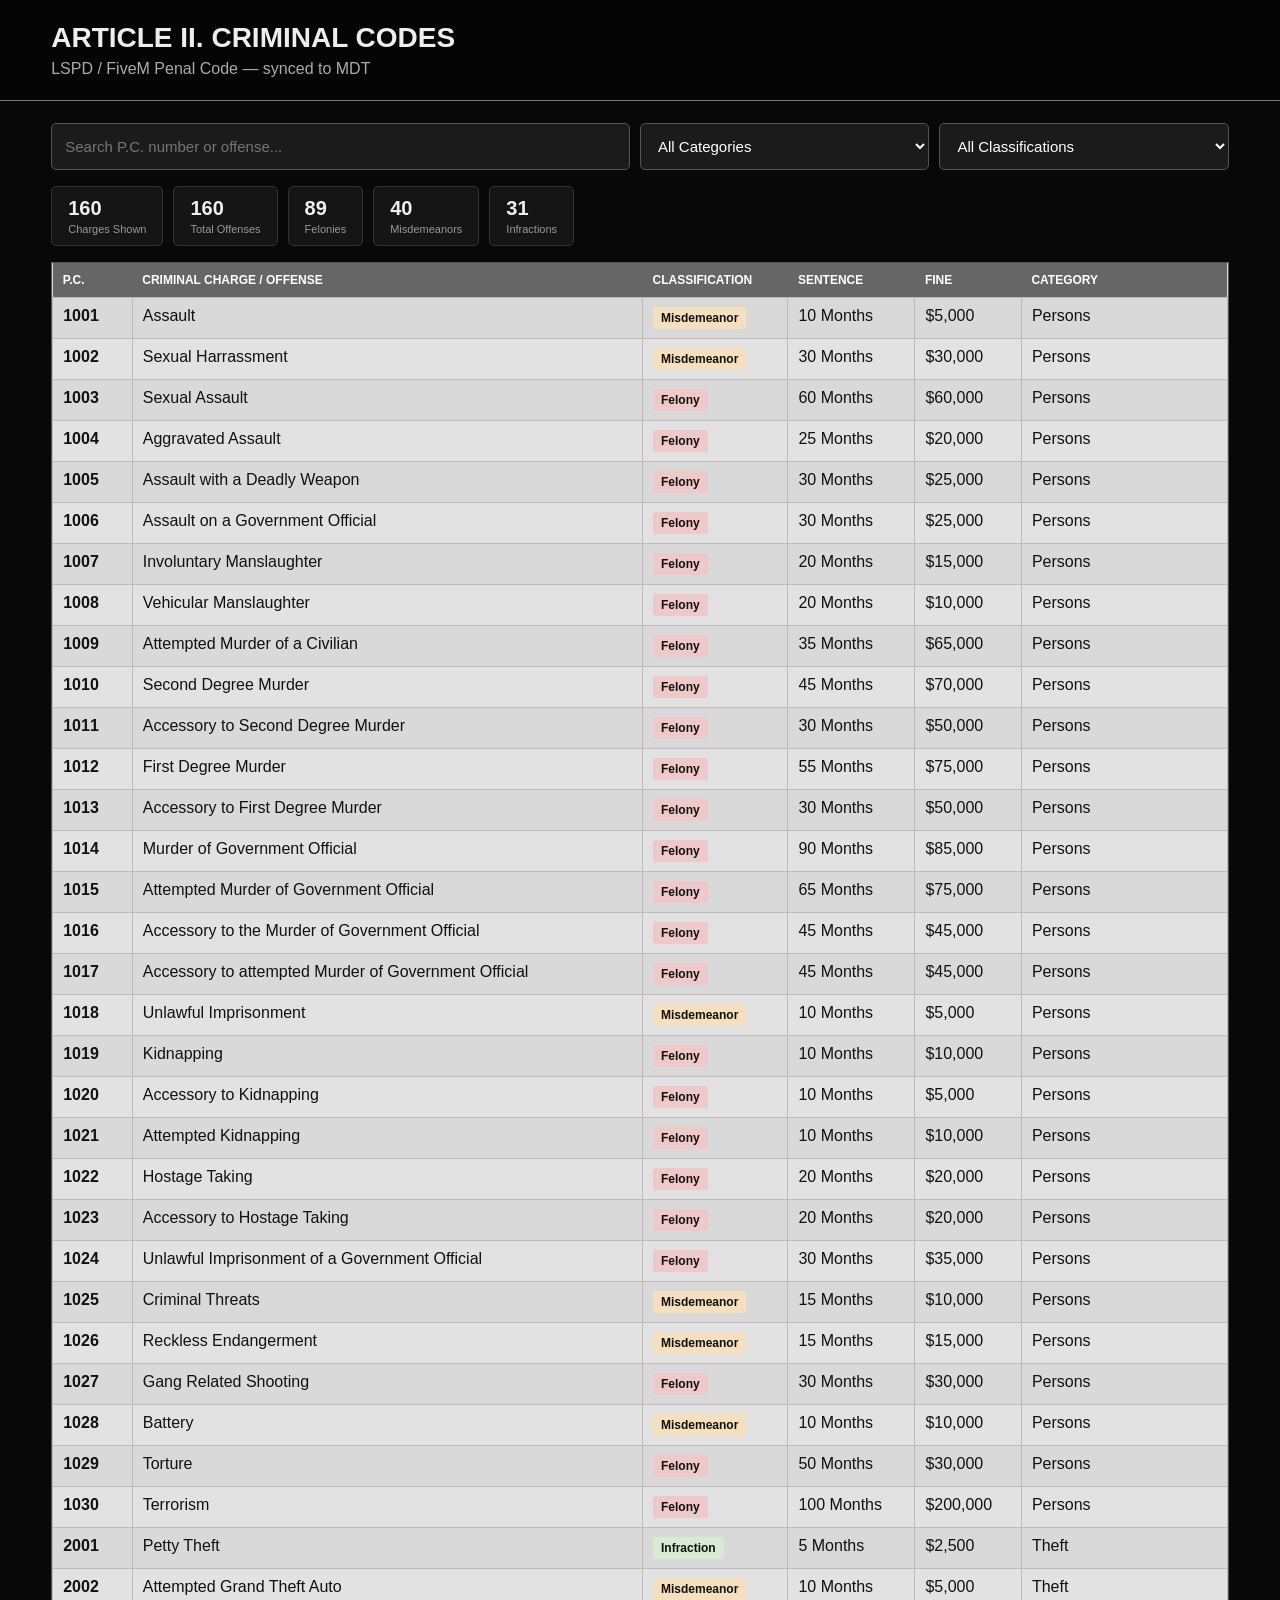
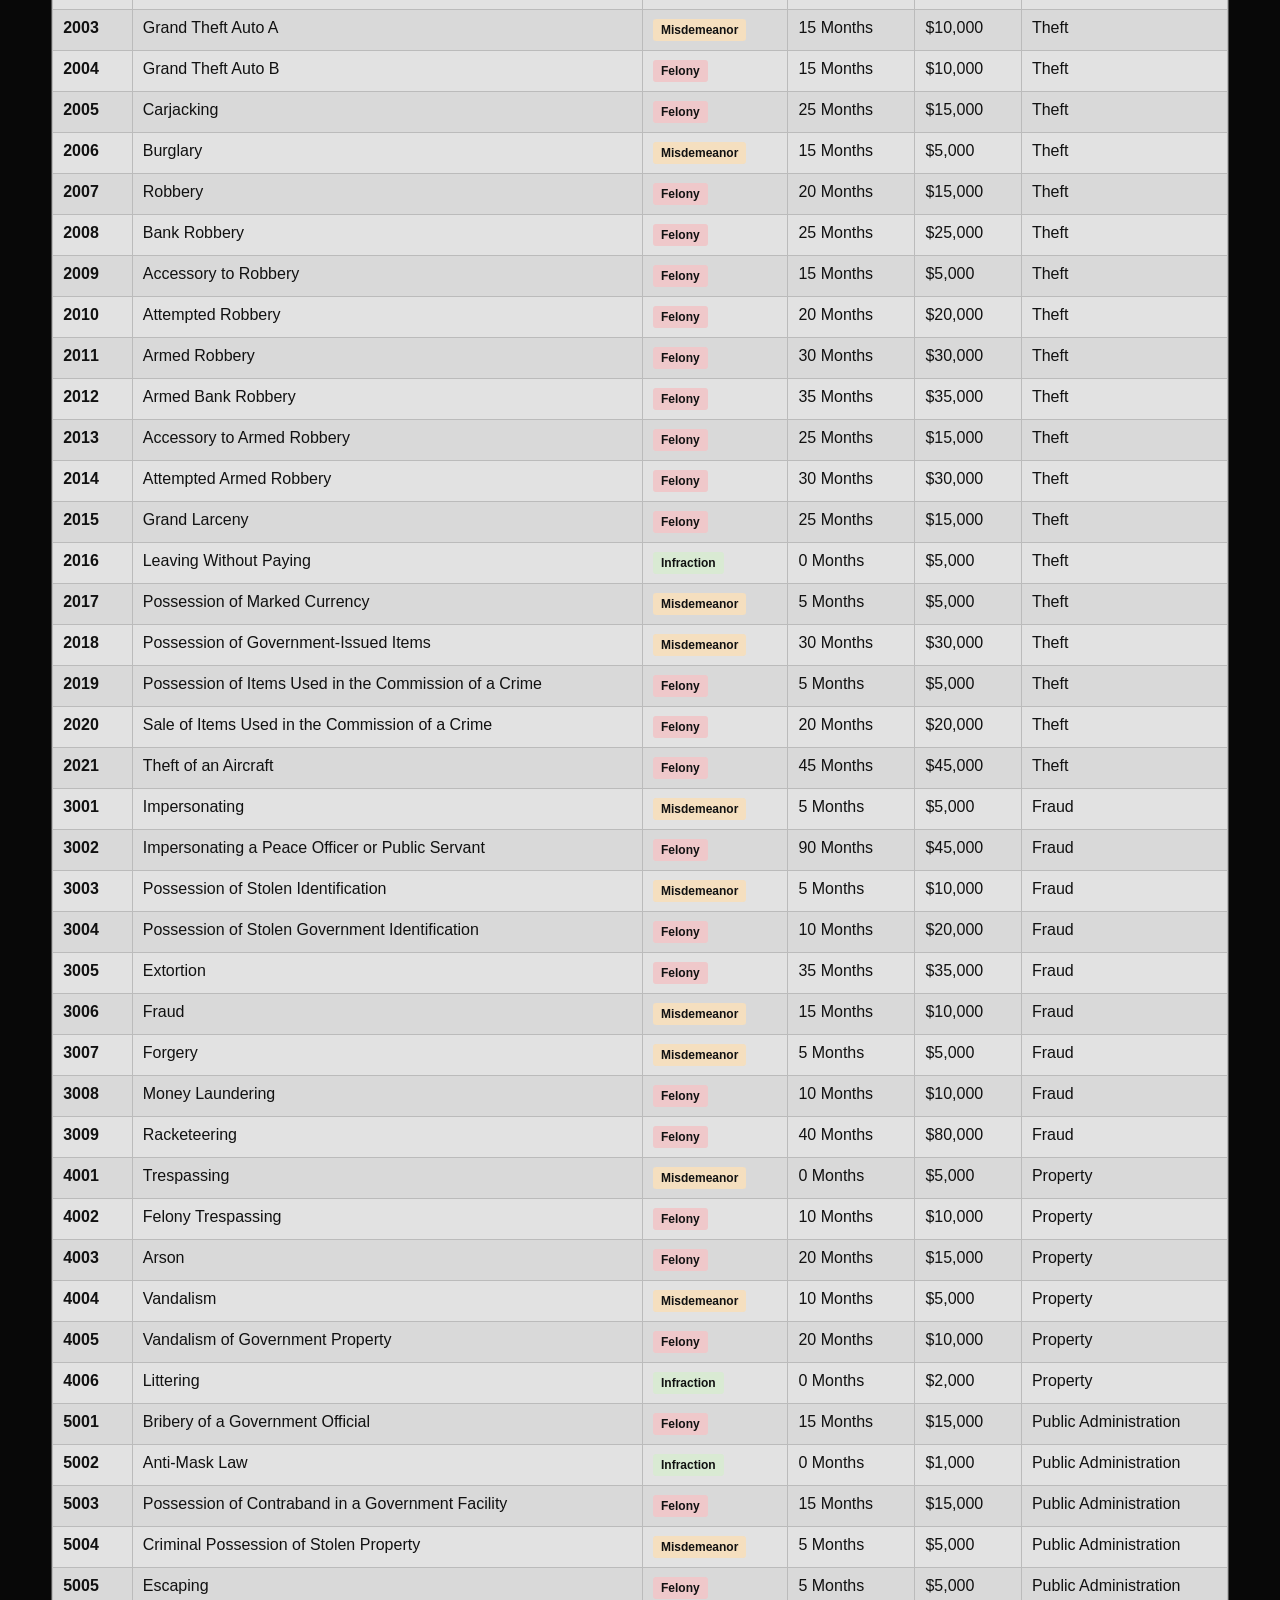
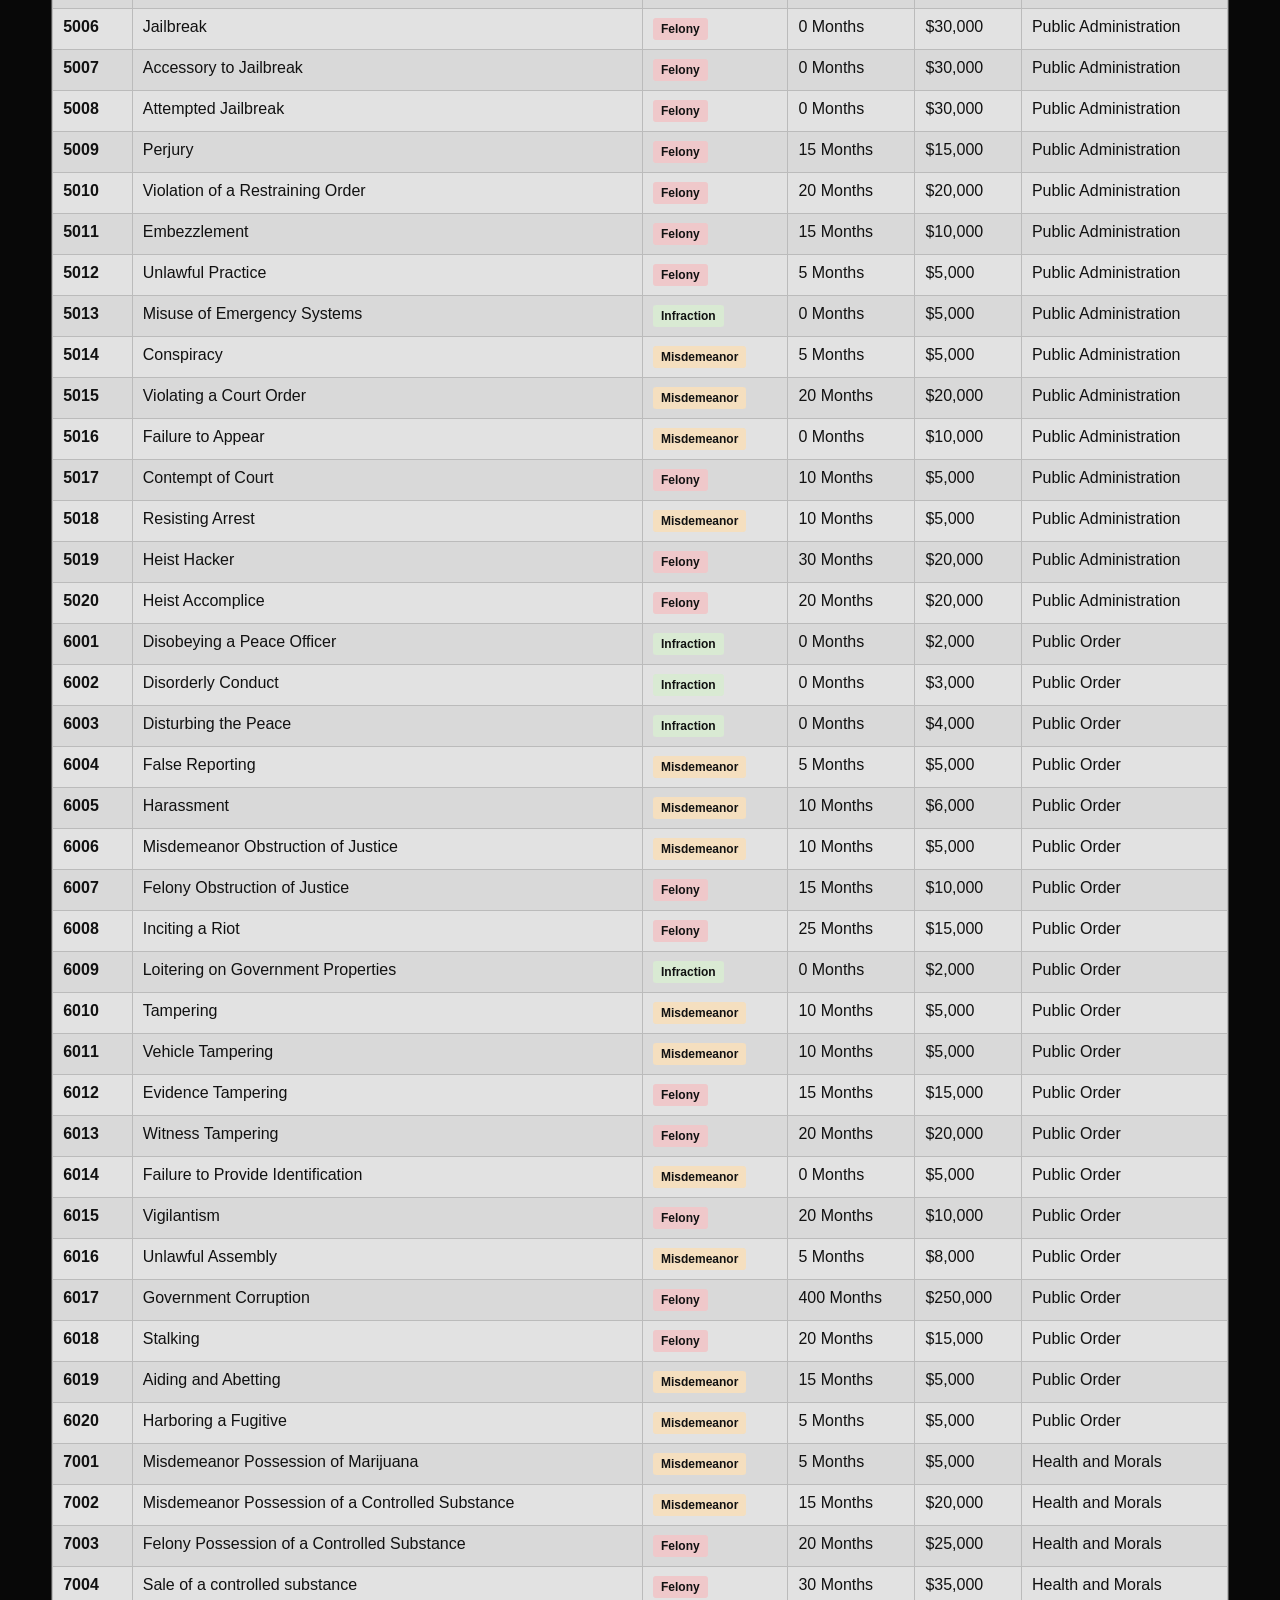
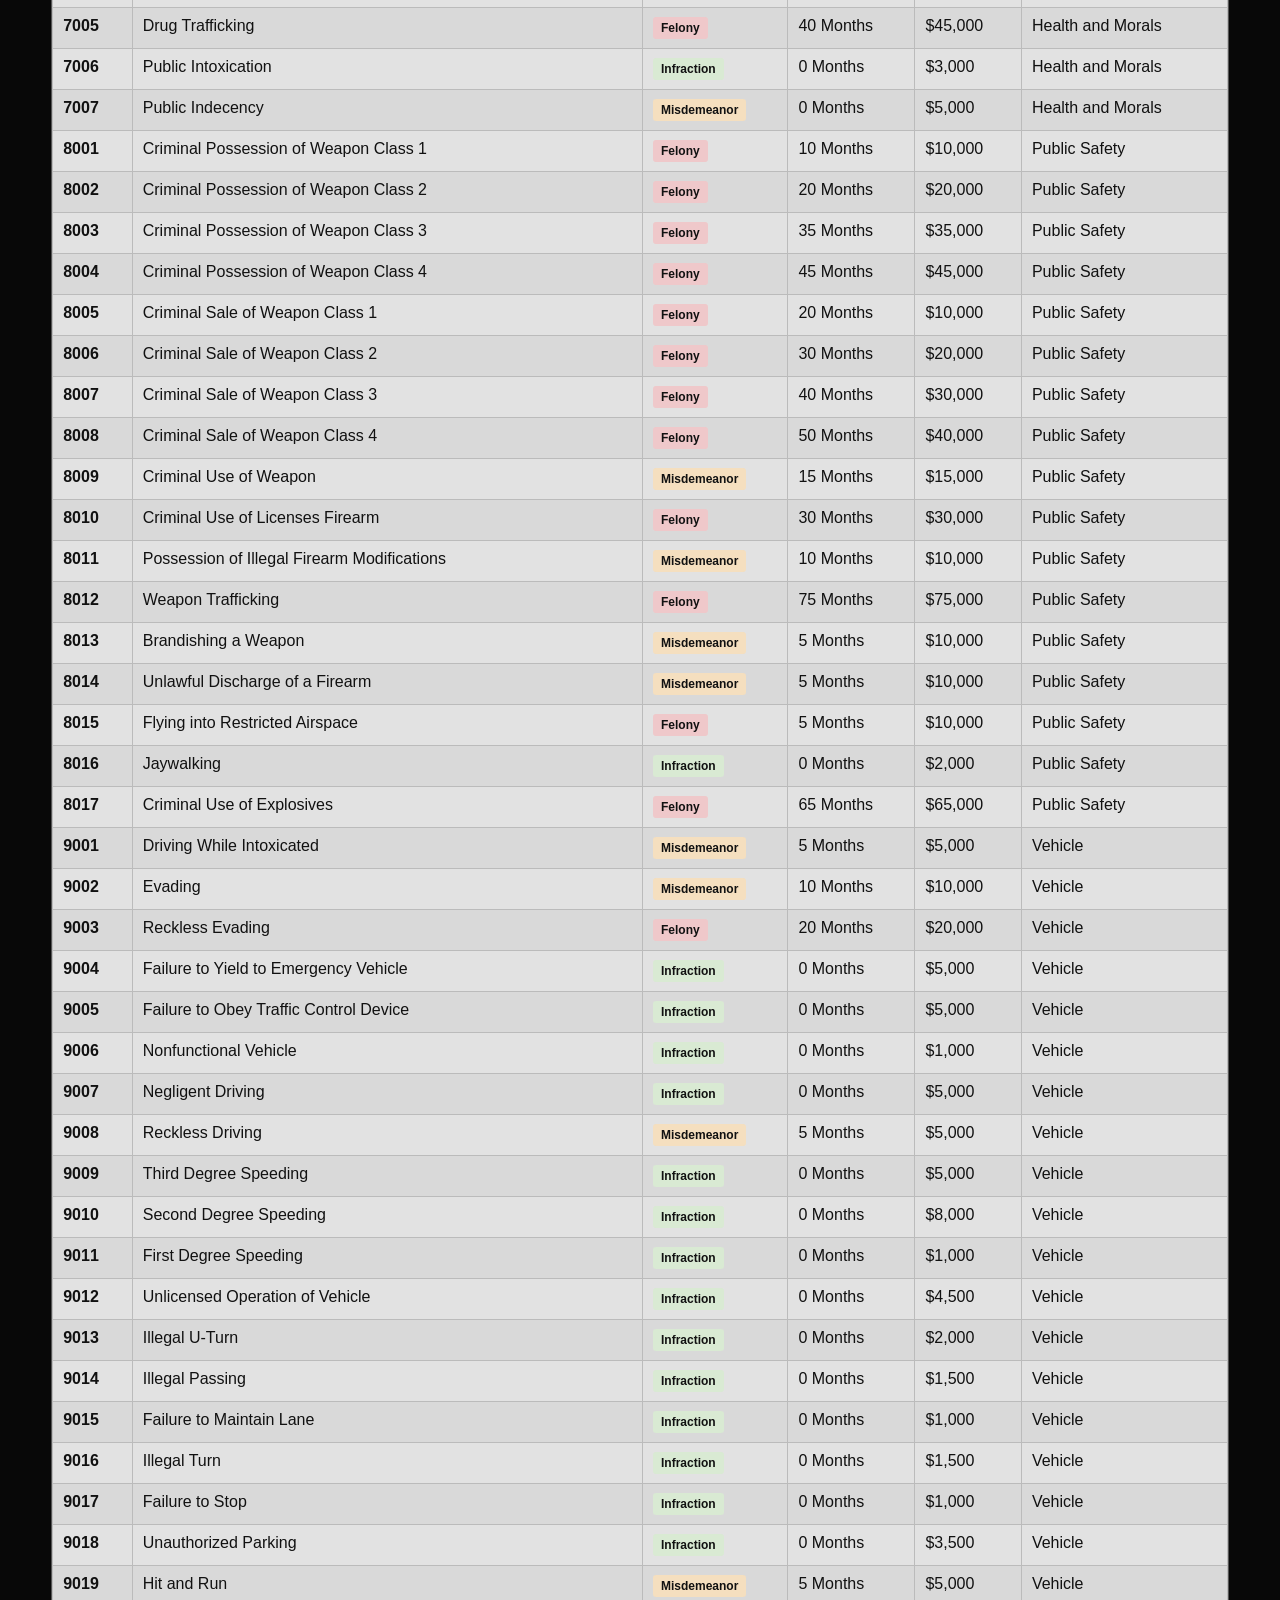
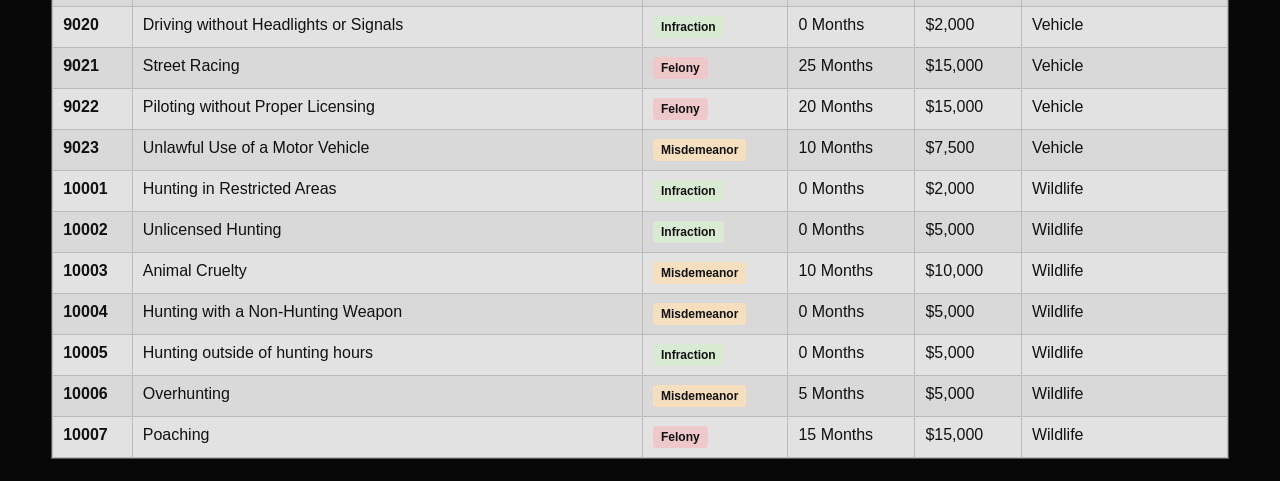
==== commit cba07e50: "Sync penal code with MDT" ====
--- a/index.html
+++ b/index.html
@@ -2,58 +2,186 @@
 <html lang="en">
 <head>
 <meta charset="UTF-8"><meta name="viewport" content="width=device-width,initial-scale=1">
-<title>LSPD | Complete Penal Code</title>
+<title>LSPD | MDT Penal Code</title>
 <style>
-*{box-sizing:border-box}body{margin:0;background:#080808;color:#eee;font-family:Arial,Helvetica,sans-serif}
-header{background:#050505;border-bottom:1px solid #777;padding:22px 4%;position:sticky;top:0;z-index:10}
-h1{margin:0;font-size:28px;font-weight:900;letter-spacing:.5px}header p{margin:6px 0 0;color:#aaa}
-main{width:92%;max-width:1550px;margin:22px auto}
-.controls{display:grid;grid-template-columns:2fr 1fr 1fr;gap:10px;margin-bottom:16px}
-input,select{padding:13px;background:#1b1b1b;border:1px solid #555;border-radius:5px;color:#fff;font-size:15px}
-.stats{display:flex;gap:10px;flex-wrap:wrap;margin-bottom:16px}
-.stat{background:#151515;border:1px solid #333;padding:10px 16px;border-radius:5px}
-.stat b{font-size:20px}.stat span{display:block;color:#999;font-size:11px;margin-top:3px}
-.tablebox{overflow:auto;border:1px solid #555}
-table{width:100%;border-collapse:collapse;min-width:1000px;background:#d9d9d9;color:#111}
-th{background:#666;color:#fff;text-align:left;padding:10px;font-size:12px;position:sticky;top:0}
-td{padding:9px 10px;border:1px solid #bbb;vertical-align:top}
-tr:nth-child(even){background:#e2e2e2}
-.badge{display:inline-block;padding:4px 8px;border-radius:3px;font-weight:bold;font-size:12px}
-.badge.felony{background:#efc8ca}.badge.misdemeanor{background:#f5dfbf}.badge.infraction{background:#d9ead3}
-#none{display:none;background:#151515;color:#aaa;text-align:center;padding:25px}
-@media(max-width:800px){.controls{grid-template-columns:1fr}h1{font-size:22px}main{width:95%}}
+*{box-sizing:border-box}body{margin:0;background:#080808;color:#eee;font-family:Arial,Helvetica,sans-serif}header{background:#050505;border-bottom:1px solid #777;padding:22px 4%;position:sticky;top:0;z-index:10}h1{margin:0;font-size:28px;font-weight:900}header p{margin:6px 0 0;color:#aaa}main{width:92%;max-width:1550px;margin:22px auto}.controls{display:grid;grid-template-columns:2fr 1fr 1fr;gap:10px;margin-bottom:16px}input,select{padding:13px;background:#1b1b1b;border:1px solid #555;border-radius:5px;color:#fff;font-size:15px}.stats{display:flex;gap:10px;flex-wrap:wrap;margin-bottom:16px}.stat{background:#151515;border:1px solid #333;padding:10px 16px;border-radius:5px}.stat b{font-size:20px}.stat span{display:block;color:#999;font-size:11px;margin-top:3px}.tablebox{overflow:auto;border:1px solid #555}table{width:100%;border-collapse:collapse;min-width:1050px;background:#d9d9d9;color:#111}th{background:#666;color:#fff;text-align:left;padding:10px;font-size:12px;position:sticky;top:0}td{padding:9px 10px;border:1px solid #bbb;vertical-align:top}tr:nth-child(even){background:#e2e2e2}.badge{display:inline-block;padding:4px 8px;border-radius:3px;font-weight:bold;font-size:12px}.badge.felony{background:#efc8ca}.badge.misdemeanor{background:#f5dfbf}.badge.infraction{background:#d9ead3}#none{display:none;background:#151515;color:#aaa;text-align:center;padding:25px}@media(max-width:800px){.controls{grid-template-columns:1fr}h1{font-size:22px}main{width:95%}}
 </style>
 </head>
 <body>
-<header><h1>ARTICLE II. CRIMINAL CODES</h1><p>LSPD / FiveM Complete Penal Code</p></header>
+<header><h1>ARTICLE II. CRIMINAL CODES</h1><p>LSPD / FiveM Penal Code — synced to MDT</p></header>
 <main>
-<div class="controls">
-<input id="search" placeholder="Search P.C. number or offense...">
-<select id="category"><option value="">All Categories</option><option value="Wildlife">Wildlife</option><option value="Vehicle">Vehicle</option><option value="Public Administration">Public Administration</option><option value="Public Safety">Public Safety</option><option value="Public Order">Public Order</option><option value="Health and Morals">Health and Morals</option><option value="Persons">Persons</option><option value="Property">Property</option><option value="Fraud">Fraud</option><option value="Theft">Theft</option></select>
-<select id="classification"><option value="">All Classifications</option><option>Felony</option><option>Misdemeanor</option><option>Infraction</option></select>
-</div>
-<div class="stats">
-<div class="stat"><b id="shown">160</b><span>Charges Shown</span></div>
-<div class="stat"><b>160</b><span>Total Offenses</span></div>
-<div class="stat"><b>85</b><span>Felonies</span></div>
-<div class="stat"><b>46</b><span>Misdemeanors</span></div>
-<div class="stat"><b>29</b><span>Infractions</span></div>
-</div>
-<div class="tablebox"><table><thead><tr>
-<th>P.C.</th><th>CRIMINAL CHARGE / OFFENSE</th><th>CLASSIFICATION</th><th>SENTENCE</th><th>FINE</th><th>CATEGORY</th>
-</tr></thead><tbody id="rows"><tr data-category="Wildlife" data-class="infraction"><td><b>10001</b></td><td>Hunting in Restricted Areas</td><td><span class="badge infraction">Infraction</span></td><td>0 Months</td><td>$2,000</td><td>Wildlife</td></tr><tr data-category="Wildlife" data-class="infraction"><td><b>10002</b></td><td>Unlicensed Hunting</td><td><span class="badge infraction">Infraction</span></td><td>0 Months</td><td>$5,000</td><td>Wildlife</td></tr><tr data-category="Wildlife" data-class="misdemeanor"><td><b>10003</b></td><td>Animal Cruelty</td><td><span class="badge misdemeanor">Misdemeanor</span></td><td>10 Months</td><td>$10,000</td><td>Wildlife</td></tr><tr data-category="Wildlife" data-class="misdemeanor"><td><b>10004</b></td><td>Hunting with a Non-Hunting Weapon</td><td><span class="badge misdemeanor">Misdemeanor</span></td><td>0 Months</td><td>$5,000</td><td>Wildlife</td></tr><tr data-category="Wildlife" data-class="infraction"><td><b>10005</b></td><td>Hunting outside of hunting hours</td><td><span class="badge infraction">Infraction</span></td><td>0 Months</td><td>$5,000</td><td>Wildlife</td></tr><tr data-category="Wildlife" data-class="misdemeanor"><td><b>10006</b></td><td>Overhunting</td><td><span class="badge misdemeanor">Misdemeanor</span></td><td>5 Months</td><td>$5,000</td><td>Wildlife</td></tr><tr data-category="Wildlife" data-class="felony"><td><b>10007</b></td><td>Poaching</td><td><span class="badge felony">Felony</span></td><td>15 Months</td><td>$15,000</td><td>Wildlife</td></tr><tr data-category="Vehicle" data-class="misdemeanor"><td><b>9001</b></td><td>Driving While Intoxicated</td><td><span class="badge misdemeanor">Misdemeanor</span></td><td>5 Months</td><td>$5,000</td><td>Vehicle</td></tr><tr data-category="Vehicle" data-class="misdemeanor"><td><b>9002</b></td><td>Evading</td><td><span class="badge misdemeanor">Misdemeanor</span></td><td>10 Months</td><td>$10,000</td><td>Vehicle</td></tr><tr data-category="Vehicle" data-class="felony"><td><b>9003</b></td><td>Reckless Evading</td><td><span class="badge felony">Felony</span></td><td>20 Months</td><td>$20,000</td><td>Vehicle</td></tr><tr data-category="Vehicle" data-class="infraction"><td><b>9004</b></td><td>Failure to Yield to Emergency Vehicle</td><td><span class="badge infraction">Infraction</span></td><td>0 Months</td><td>$5,000</td><td>Vehicle</td></tr><tr data-category="Vehicle" data-class="infraction"><td><b>9005</b></td><td>Failure to Obey Traffic Control Device</td><td><span class="badge infraction">Infraction</span></td><td>0 Months</td><td>$5,000</td><td>Vehicle</td></tr><tr data-category="Vehicle" data-class="infraction"><td><b>9006</b></td><td>Nonfunctional Vehicle</td><td><span class="badge infraction">Infraction</span></td><td>0 Months</td><td>$1,000</td><td>Vehicle</td></tr><tr data-category="Vehicle" data-class="infraction"><td><b>9007</b></td><td>Negligent Driving</td><td><span class="badge infraction">Infraction</span></td><td>0 Months</td><td>$5,000</td><td>Vehicle</td></tr><tr data-category="Vehicle" data-class="misdemeanor"><td><b>9008</b></td><td>Reckless Driving</td><td><span class="badge misdemeanor">Misdemeanor</span></td><td>5 Months</td><td>$5,000</td><td>Vehicle</td></tr><tr data-category="Vehicle" data-class="infraction"><td><b>9009</b></td><td>Third Degree Speeding</td><td><span class="badge infraction">Infraction</span></td><td>0 Months</td><td>$5,000</td><td>Vehicle</td></tr><tr data-category="Vehicle" data-class="infraction"><td><b>9010</b></td><td>Second Degree Speeding</td><td><span class="badge infraction">Infraction</span></td><td>0 Months</td><td>$8,000</td><td>Vehicle</td></tr><tr data-category="Vehicle" data-class="infraction"><td><b>9011</b></td><td>First Degree Speeding</td><td><span class="badge infraction">Infraction</span></td><td>0 Months</td><td>$1,000</td><td>Vehicle</td></tr><tr data-category="Vehicle" data-class="infraction"><td><b>9012</b></td><td>Unlicensed Operation of Vehicle</td><td><span class="badge infraction">Infraction</span></td><td>0 Months</td><td>$4,500</td><td>Vehicle</td></tr><tr data-category="Vehicle" data-class="infraction"><td><b>9013</b></td><td>Illegal U-Turn</td><td><span class="badge infraction">Infraction</span></td><td>0 Months</td><td>$2,000</td><td>Vehicle</td></tr><tr data-category="Vehicle" data-class="infraction"><td><b>9014</b></td><td>Illegal Passing</td><td><span class="badge infraction">Infraction</span></td><td>0 Months</td><td>$1,500</td><td>Vehicle</td></tr><tr data-category="Vehicle" data-class="infraction"><td><b>9015</b></td><td>Failure to Maintain Lane</td><td><span class="badge infraction">Infraction</span></td><td>0 Months</td><td>$1,000</td><td>Vehicle</td></tr><tr data-category="Vehicle" data-class="infraction"><td><b>9016</b></td><td>Illegal Turn</td><td><span class="badge infraction">Infraction</span></td><td>0 Months</td><td>$1,500</td><td>Vehicle</td></tr><tr data-category="Vehicle" data-class="infraction"><td><b>9017</b></td><td>Failure to Stop</td><td><span class="badge infraction">Infraction</span></td><td>0 Months</td><td>$1,000</td><td>Vehicle</td></tr><tr data-category="Vehicle" data-class="infraction"><td><b>9018</b></td><td>Unauthorized Parking</td><td><span class="badge infraction">Infraction</span></td><td>0 Months</td><td>$3,500</td><td>Vehicle</td></tr><tr data-category="Vehicle" data-class="misdemeanor"><td><b>9019</b></td><td>Hit and Run</td><td><span class="badge misdemeanor">Misdemeanor</span></td><td>5 Months</td><td>$5,000</td><td>Vehicle</td></tr><tr data-category="Vehicle" data-class="infraction"><td><b>9020</b></td><td>Driving without Headlights or Signals</td><td><span class="badge infraction">Infraction</span></td><td>0 Months</td><td>$2,000</td><td>Vehicle</td></tr><tr data-category="Vehicle" data-class="felony"><td><b>9021</b></td><td>Street Racing</td><td><span class="badge felony">Felony</span></td><td>25 Months</td><td>$15,000</td><td>Vehicle</td></tr><tr data-category="Vehicle" data-class="felony"><td><b>9022</b></td><td>Piloting without Proper Licensing</td><td><span class="badge felony">Felony</span></td><td>20 Months</td><td>$15,000</td><td>Vehicle</td></tr><tr data-category="Vehicle" data-class="misdemeanor"><td><b>9023</b></td><td>Unlawful Use of a Motor Vehicle</td><td><span class="badge misdemeanor">Misdemeanor</span></td><td>10 Months</td><td>$7,500</td><td>Vehicle</td></tr><tr data-category="Public Administration" data-class="felony"><td><b>5001</b></td><td>Bribery of a Government Official</td><td><span class="badge felony">Felony</span></td><td>15 Months</td><td>$15,000</td><td>Public Administration</td></tr><tr data-category="Public Administration" data-class="infraction"><td><b>5002</b></td><td>Anti-Mask Law</td><td><span class="badge infraction">Infraction</span></td><td>0 Months</td><td>$1,000</td><td>Public Administration</td></tr><tr data-category="Public Administration" data-class="misdemeanor"><td><b>5003</b></td><td>Contempt of Court</td><td><span class="badge misdemeanor">Misdemeanor</span></td><td>10 Months</td><td>$10,000</td><td>Public Administration</td></tr><tr data-category="Public Administration" data-class="felony"><td><b>5004</b></td><td>Obstruction of Justice</td><td><span class="badge felony">Felony</span></td><td>15 Months</td><td>$15,000</td><td>Public Administration</td></tr><tr data-category="Public Administration" data-class="felony"><td><b>5005</b></td><td>Perjury</td><td><span class="badge felony">Felony</span></td><td>20 Months</td><td>$20,000</td><td>Public Administration</td></tr><tr data-category="Public Administration" data-class="felony"><td><b>5006</b></td><td>Filing a False Police Report</td><td><span class="badge felony">Felony</span></td><td>10 Months</td><td>$10,000</td><td>Public Administration</td></tr><tr data-category="Public Administration" data-class="felony"><td><b>5007</b></td><td>Witness Tampering</td><td><span class="badge felony">Felony</span></td><td>25 Months</td><td>$25,000</td><td>Public Administration</td></tr><tr data-category="Public Administration" data-class="felony"><td><b>5008</b></td><td>Evidence Tampering</td><td><span class="badge felony">Felony</span></td><td>20 Months</td><td>$20,000</td><td>Public Administration</td></tr><tr data-category="Public Administration" data-class="felony"><td><b>5009</b></td><td>Destruction of Evidence</td><td><span class="badge felony">Felony</span></td><td>20 Months</td><td>$20,000</td><td>Public Administration</td></tr><tr data-category="Public Administration" data-class="misdemeanor"><td><b>5010</b></td><td>Failure to Appear</td><td><span class="badge misdemeanor">Misdemeanor</span></td><td>5 Months</td><td>$5,000</td><td>Public Administration</td></tr><tr data-category="Public Administration" data-class="felony"><td><b>5011</b></td><td>Escaping Custody</td><td><span class="badge felony">Felony</span></td><td>20 Months</td><td>$20,000</td><td>Public Administration</td></tr><tr data-category="Public Administration" data-class="felony"><td><b>5012</b></td><td>Escape from Prison</td><td><span class="badge felony">Felony</span></td><td>30 Months</td><td>$30,000</td><td>Public Administration</td></tr><tr data-category="Public Administration" data-class="felony"><td><b>5013</b></td><td>Resisting Arrest</td><td><span class="badge felony">Felony</span></td><td>15 Months</td><td>$15,000</td><td>Public Administration</td></tr><tr data-category="Public Administration" data-class="misdemeanor"><td><b>5014</b></td><td>Failure to Identify</td><td><span class="badge misdemeanor">Misdemeanor</span></td><td>5 Months</td><td>$5,000</td><td>Public Administration</td></tr><tr data-category="Public Administration" data-class="felony"><td><b>5015</b></td><td>Impersonating a Public Official</td><td><span class="badge felony">Felony</span></td><td>15 Months</td><td>$15,000</td><td>Public Administration</td></tr><tr data-category="Public Administration" data-class="felony"><td><b>5016</b></td><td>Bribery</td><td><span class="badge felony">Felony</span></td><td>20 Months</td><td>$20,000</td><td>Public Administration</td></tr><tr data-category="Public Administration" data-class="felony"><td><b>5017</b></td><td>Official Misconduct</td><td><span class="badge felony">Felony</span></td><td>20 Months</td><td>$20,000</td><td>Public Administration</td></tr><tr data-category="Public Administration" data-class="felony"><td><b>5018</b></td><td>Misuse of Government Resources</td><td><span class="badge felony">Felony</span></td><td>15 Months</td><td>$15,000</td><td>Public Administration</td></tr><tr data-category="Public Administration" data-class="felony"><td><b>5019</b></td><td>Interfering with an Investigation</td><td><span class="badge felony">Felony</span></td><td>20 Months</td><td>$20,000</td><td>Public Administration</td></tr><tr data-category="Public Administration" data-class="felony"><td><b>5020</b></td><td>Failure to Comply with a Court Order</td><td><span class="badge felony">Felony</span></td><td>15 Months</td><td>$15,000</td><td>Public Administration</td></tr><tr data-category="Public Safety" data-class="misdemeanor"><td><b>6001</b></td><td>Disorderly Conduct</td><td><span class="badge misdemeanor">Misdemeanor</span></td><td>5 Months</td><td>$5,000</td><td>Public Safety</td></tr><tr data-category="Public Safety" data-class="misdemeanor"><td><b>6002</b></td><td>Public Intoxication</td><td><span class="badge misdemeanor">Misdemeanor</span></td><td>5 Months</td><td>$5,000</td><td>Public Safety</td></tr><tr data-category="Public Safety" data-class="infraction"><td><b>6003</b></td><td>Loitering</td><td><span class="badge infraction">Infraction</span></td><td>0 Months</td><td>$2,000</td><td>Public Safety</td></tr><tr data-category="Public Safety" data-class="misdemeanor"><td><b>6004</b></td><td>Disturbing the Peace</td><td><span class="badge misdemeanor">Misdemeanor</span></td><td>5 Months</td><td>$5,000</td><td>Public Safety</td></tr><tr data-category="Public Safety" data-class="felony"><td><b>6005</b></td><td>False Alarm</td><td><span class="badge felony">Felony</span></td><td>10 Months</td><td>$10,000</td><td>Public Safety</td></tr><tr data-category="Public Safety" data-class="misdemeanor"><td><b>6006</b></td><td>Harassment</td><td><span class="badge misdemeanor">Misdemeanor</span></td><td>5 Months</td><td>$5,000</td><td>Public Safety</td></tr><tr data-category="Public Safety" data-class="felony"><td><b>6007</b></td><td>Stalking</td><td><span class="badge felony">Felony</span></td><td>20 Months</td><td>$20,000</td><td>Public Safety</td></tr><tr data-category="Public Safety" data-class="felony"><td><b>6008</b></td><td>Armed Intimidation</td><td><span class="badge felony">Felony</span></td><td>15 Months</td><td>$15,000</td><td>Public Safety</td></tr><tr data-category="Public Safety" data-class="felony"><td><b>6009</b></td><td>Unlawful Assembly</td><td><span class="badge felony">Felony</span></td><td>15 Months</td><td>$15,000</td><td>Public Safety</td></tr><tr data-category="Public Safety" data-class="misdemeanor"><td><b>6010</b></td><td>Failure to Disperse</td><td><span class="badge misdemeanor">Misdemeanor</span></td><td>5 Months</td><td>$5,000</td><td>Public Safety</td></tr><tr data-category="Public Safety" data-class="felony"><td><b>6011</b></td><td>Inciting a Riot</td><td><span class="badge felony">Felony</span></td><td>15 Months</td><td>$15,000</td><td>Public Safety</td></tr><tr data-category="Public Safety" data-class="felony"><td><b>6012</b></td><td>Rioting</td><td><span class="badge felony">Felony</span></td><td>20 Months</td><td>$20,000</td><td>Public Safety</td></tr><tr data-category="Public Safety" data-class="felony"><td><b>6013</b></td><td>Possession of a Riot Control Weapon</td><td><span class="badge felony">Felony</span></td><td>15 Months</td><td>$15,000</td><td>Public Safety</td></tr><tr data-category="Public Safety" data-class="felony"><td><b>6014</b></td><td>Possession of Explosives</td><td><span class="badge felony">Felony</span></td><td>30 Months</td><td>$30,000</td><td>Public Safety</td></tr><tr data-category="Public Safety" data-class="felony"><td><b>6015</b></td><td>Possession of a Destructive Device</td><td><span class="badge felony">Felony</span></td><td>40 Months</td><td>$40,000</td><td>Public Safety</td></tr><tr data-category="Public Safety" data-class="felony"><td><b>6016</b></td><td>Bomb Threat</td><td><span class="badge felony">Felony</span></td><td>25 Months</td><td>$25,000</td><td>Public Safety</td></tr><tr data-category="Public Safety" data-class="felony"><td><b>6017</b></td><td>Possession of a Weapon in a Government Building</td><td><span class="badge felony">Felony</span></td><td>20 Months</td><td>$20,000</td><td>Public Safety</td></tr><tr data-category="Public Safety" data-class="felony"><td><b>6018</b></td><td>Possession of a Weapon in a School Zone</td><td><span class="badge felony">Felony</span></td><td>20 Months</td><td>$20,000</td><td>Public Safety</td></tr><tr data-category="Public Safety" data-class="felony"><td><b>6019</b></td><td>Unlawful Possession of Body Armor</td><td><span class="badge felony">Felony</span></td><td>15 Months</td><td>$15,000</td><td>Public Safety</td></tr><tr data-category="Public Safety" data-class="felony"><td><b>6020</b></td><td>Possession of a Restricted Weapon</td><td><span class="badge felony">Felony</span></td><td>25 Months</td><td>$25,000</td><td>Public Safety</td></tr><tr data-category="Public Safety" data-class="felony"><td><b>6021</b></td><td>Unlawful Discharge of a Firearm</td><td><span class="badge felony">Felony</span></td><td>20 Months</td><td>$20,000</td><td>Public Safety</td></tr><tr data-category="Public Safety" data-class="felony"><td><b>6022</b></td><td>Brandishing a Weapon</td><td><span class="badge felony">Felony</span></td><td>15 Months</td><td>$15,000</td><td>Public Safety</td></tr><tr data-category="Public Safety" data-class="felony"><td><b>6023</b></td><td>Possession of a Stolen Firearm</td><td><span class="badge felony">Felony</span></td><td>25 Months</td><td>$25,000</td><td>Public Safety</td></tr><tr data-category="Public Safety" data-class="felony"><td><b>6024</b></td><td>Possession of an Illegal Firearm</td><td><span class="badge felony">Felony</span></td><td>25 Months</td><td>$25,000</td><td>Public Safety</td></tr><tr data-category="Public Safety" data-class="felony"><td><b>6025</b></td><td>Possession of a Machine Gun</td><td><span class="badge felony">Felony</span></td><td>40 Months</td><td>$40,000</td><td>Public Safety</td></tr><tr data-category="Public Safety" data-class="felony"><td><b>6026</b></td><td>Possession of a Sniper Rifle</td><td><span class="badge felony">Felony</span></td><td>40 Months</td><td>$40,000</td><td>Public Safety</td></tr><tr data-category="Public Safety" data-class="felony"><td><b>6027</b></td><td>Possession of an Explosive Weapon</td><td><span class="badge felony">Felony</span></td><td>40 Months</td><td>$40,000</td><td>Public Safety</td></tr><tr data-category="Public Safety" data-class="felony"><td><b>6028</b></td><td>Brandishing a Firearm at a Police Officer</td><td><span class="badge felony">Felony</span></td><td>30 Months</td><td>$30,000</td><td>Public Safety</td></tr><tr data-category="Public Safety" data-class="felony"><td><b>6029</b></td><td>Brandishing a Firearm at a Civilian</td><td><span class="badge felony">Felony</span></td><td>25 Months</td><td>$25,000</td><td>Public Safety</td></tr><tr data-category="Public Safety" data-class="felony"><td><b>6030</b></td><td>Possession of a Firearm by a Convicted Felon</td><td><span class="badge felony">Felony</span></td><td>30 Months</td><td>$30,000</td><td>Public Safety</td></tr><tr data-category="Public Order" data-class="misdemeanor"><td><b>7001</b></td><td>Failure to Comply with Lawful Order</td><td><span class="badge misdemeanor">Misdemeanor</span></td><td>5 Months</td><td>$5,000</td><td>Public Order</td></tr><tr data-category="Public Order" data-class="misdemeanor"><td><b>7002</b></td><td>Public Nuisance</td><td><span class="badge misdemeanor">Misdemeanor</span></td><td>5 Months</td><td>$5,000</td><td>Public Order</td></tr><tr data-category="Public Order" data-class="misdemeanor"><td><b>7003</b></td><td>Obstruction</td><td><span class="badge misdemeanor">Misdemeanor</span></td><td>10 Months</td><td>$10,000</td><td>Public Order</td></tr><tr data-category="Public Order" data-class="misdemeanor"><td><b>7004</b></td><td>Interfering with a Police Officer</td><td><span class="badge misdemeanor">Misdemeanor</span></td><td>10 Months</td><td>$10,000</td><td>Public Order</td></tr><tr data-category="Public Order" data-class="felony"><td><b>7005</b></td><td>Assaulting a Police Officer</td><td><span class="badge felony">Felony</span></td><td>20 Months</td><td>$20,000</td><td>Public Order</td></tr><tr data-category="Public Order" data-class="felony"><td><b>7006</b></td><td>Fleeing from Police</td><td><span class="badge felony">Felony</span></td><td>20 Months</td><td>$20,000</td><td>Public Order</td></tr><tr data-category="Public Order" data-class="felony"><td><b>7007</b></td><td>Eluding a Police Officer</td><td><span class="badge felony">Felony</span></td><td>25 Months</td><td>$25,000</td><td>Public Order</td></tr><tr data-category="Public Order" data-class="misdemeanor"><td><b>7008</b></td><td>Resisting Without Violence</td><td><span class="badge misdemeanor">Misdemeanor</span></td><td>5 Months</td><td>$5,000</td><td>Public Order</td></tr><tr data-category="Public Order" data-class="felony"><td><b>7009</b></td><td>Resisting With Violence</td><td><span class="badge felony">Felony</span></td><td>15 Months</td><td>$15,000</td><td>Public Order</td></tr><tr data-category="Public Order" data-class="felony"><td><b>7010</b></td><td>Obstruction of an Officer</td><td><span class="badge felony">Felony</span></td><td>10 Months</td><td>$10,000</td><td>Public Order</td></tr><tr data-category="Public Order" data-class="felony"><td><b>7011</b></td><td>Attempted Murder of a Police Officer</td><td><span class="badge felony">Felony</span></td><td>60 Months</td><td>$50,000</td><td>Public Order</td></tr><tr data-category="Public Order" data-class="felony"><td><b>7012</b></td><td>Assault with a Deadly Weapon on a Police Officer</td><td><span class="badge felony">Felony</span></td><td>40 Months</td><td>$40,000</td><td>Public Order</td></tr><tr data-category="Public Order" data-class="felony"><td><b>7013</b></td><td>Kidnapping a Police Officer</td><td><span class="badge felony">Felony</span></td><td>50 Months</td><td>$50,000</td><td>Public Order</td></tr><tr data-category="Public Order" data-class="felony"><td><b>7014</b></td><td>Disarming a Police Officer</td><td><span class="badge felony">Felony</span></td><td>20 Months</td><td>$20,000</td><td>Public Order</td></tr><tr data-category="Public Order" data-class="felony"><td><b>7015</b></td><td>Stealing Police Equipment</td><td><span class="badge felony">Felony</span></td><td>20 Months</td><td>$20,000</td><td>Public Order</td></tr><tr data-category="Public Order" data-class="felony"><td><b>7016</b></td><td>Impersonating a Police Officer</td><td><span class="badge felony">Felony</span></td><td>20 Months</td><td>$20,000</td><td>Public Order</td></tr><tr data-category="Public Order" data-class="felony"><td><b>7017</b></td><td>Possession of Police Equipment</td><td><span class="badge felony">Felony</span></td><td>15 Months</td><td>$15,000</td><td>Public Order</td></tr><tr data-category="Public Order" data-class="felony"><td><b>7018</b></td><td>False Report to Police</td><td><span class="badge felony">Felony</span></td><td>10 Months</td><td>$10,000</td><td>Public Order</td></tr><tr data-category="Public Order" data-class="felony"><td><b>7019</b></td><td>Obstructing Emergency Services</td><td><span class="badge felony">Felony</span></td><td>15 Months</td><td>$15,000</td><td>Public Order</td></tr><tr data-category="Public Order" data-class="felony"><td><b>7020</b></td><td>Failure to Render Aid</td><td><span class="badge felony">Felony</span></td><td>10 Months</td><td>$10,000</td><td>Public Order</td></tr><tr data-category="Health and Morals" data-class="misdemeanor"><td><b>8001</b></td><td>Possession of Marijuana</td><td><span class="badge misdemeanor">Misdemeanor</span></td><td>5 Months</td><td>$5,000</td><td>Health and Morals</td></tr><tr data-category="Health and Morals" data-class="felony"><td><b>8002</b></td><td>Possession of Cocaine</td><td><span class="badge felony">Felony</span></td><td>10 Months</td><td>$10,000</td><td>Health and Morals</td></tr><tr data-category="Health and Morals" data-class="felony"><td><b>8003</b></td><td>Possession of Methamphetamine</td><td><span class="badge felony">Felony</span></td><td>10 Months</td><td>$10,000</td><td>Health and Morals</td></tr><tr data-category="Health and Morals" data-class="felony"><td><b>8004</b></td><td>Possession of Heroin</td><td><span class="badge felony">Felony</span></td><td>15 Months</td><td>$15,000</td><td>Health and Morals</td></tr><tr data-category="Health and Morals" data-class="felony"><td><b>8005</b></td><td>Possession of Fentanyl</td><td><span class="badge felony">Felony</span></td><td>20 Months</td><td>$20,000</td><td>Health and Morals</td></tr><tr data-category="Health and Morals" data-class="felony"><td><b>8006</b></td><td>Possession of Ecstasy</td><td><span class="badge felony">Felony</span></td><td>10 Months</td><td>$10,000</td><td>Health and Morals</td></tr><tr data-category="Health and Morals" data-class="felony"><td><b>8007</b></td><td>Possession of LSD</td><td><span class="badge felony">Felony</span></td><td>10 Months</td><td>$10,000</td><td>Health and Morals</td></tr><tr data-category="Health and Morals" data-class="felony"><td><b>8008</b></td><td>Possession of Illegal Narcotics</td><td><span class="badge felony">Felony</span></td><td>15 Months</td><td>$15,000</td><td>Health and Morals</td></tr><tr data-category="Health and Morals" data-class="felony"><td><b>8009</b></td><td>Possession with Intent to Distribute</td><td><span class="badge felony">Felony</span></td><td>25 Months</td><td>$25,000</td><td>Health and Morals</td></tr><tr data-category="Health and Morals" data-class="felony"><td><b>8010</b></td><td>Distribution of Narcotics</td><td><span class="badge felony">Felony</span></td><td>30 Months</td><td>$30,000</td><td>Health and Morals</td></tr><tr data-category="Health and Morals" data-class="felony"><td><b>8011</b></td><td>Manufacturing Narcotics</td><td><span class="badge felony">Felony</span></td><td>40 Months</td><td>$40,000</td><td>Health and Morals</td></tr><tr data-category="Health and Morals" data-class="felony"><td><b>8012</b></td><td>Drug Trafficking</td><td><span class="badge felony">Felony</span></td><td>50 Months</td><td>$50,000</td><td>Health and Morals</td></tr><tr data-category="Health and Morals" data-class="misdemeanor"><td><b>8013</b></td><td>Possession of Drug Paraphernalia</td><td><span class="badge misdemeanor">Misdemeanor</span></td><td>5 Months</td><td>$5,000</td><td>Health and Morals</td></tr><tr data-category="Health and Morals" data-class="felony"><td><b>8014</b></td><td>Sale of Drug Paraphernalia</td><td><span class="badge felony">Felony</span></td><td>15 Months</td><td>$15,000</td><td>Health and Morals</td></tr><tr data-category="Health and Morals" data-class="misdemeanor"><td><b>8015</b></td><td>Public Consumption of Narcotics</td><td><span class="badge misdemeanor">Misdemeanor</span></td><td>5 Months</td><td>$5,000</td><td>Health and Morals</td></tr><tr data-category="Health and Morals" data-class="misdemeanor"><td><b>8016</b></td><td>Underage Possession of Alcohol</td><td><span class="badge misdemeanor">Misdemeanor</span></td><td>5 Months</td><td>$5,000</td><td>Health and Morals</td></tr><tr data-category="Health and Morals" data-class="misdemeanor"><td><b>8017</b></td><td>Public Consumption of Alcohol</td><td><span class="badge misdemeanor">Misdemeanor</span></td><td>5 Months</td><td>$5,000</td><td>Health and Morals</td></tr><tr data-category="Health and Morals" data-class="misdemeanor"><td><b>8018</b></td><td>Public Intoxication</td><td><span class="badge misdemeanor">Misdemeanor</span></td><td>5 Months</td><td>$5,000</td><td>Health and Morals</td></tr><tr data-category="Health and Morals" data-class="misdemeanor"><td><b>8019</b></td><td>Illegal Gambling</td><td><span class="badge misdemeanor">Misdemeanor</span></td><td>10 Months</td><td>$10,000</td><td>Health and Morals</td></tr><tr data-category="Health and Morals" data-class="felony"><td><b>8020</b></td><td>Operating an Illegal Gambling Establishment</td><td><span class="badge felony">Felony</span></td><td>20 Months</td><td>$20,000</td><td>Health and Morals</td></tr><tr data-category="Persons" data-class="felony"><td><b>1001</b></td><td>Murder</td><td><span class="badge felony">Felony</span></td><td>60 Months</td><td>$50,000</td><td>Persons</td></tr><tr data-category="Persons" data-class="felony"><td><b>1002</b></td><td>Attempted Murder</td><td><span class="badge felony">Felony</span></td><td>50 Months</td><td>$40,000</td><td>Persons</td></tr><tr data-category="Persons" data-class="felony"><td><b>1003</b></td><td>Voluntary Manslaughter</td><td><span class="badge felony">Felony</span></td><td>40 Months</td><td>$35,000</td><td>Persons</td></tr><tr data-category="Persons" data-class="felony"><td><b>1004</b></td><td>Involuntary Manslaughter</td><td><span class="badge felony">Felony</span></td><td>30 Months</td><td>$30,000</td><td>Persons</td></tr><tr data-category="Persons" data-class="felony"><td><b>1005</b></td><td>Vehicular Manslaughter</td><td><span class="badge felony">Felony</span></td><td>25 Months</td><td>$25,000</td><td>Persons</td></tr><tr data-category="Persons" data-class="felony"><td><b>1006</b></td><td>Attempted Vehicular Manslaughter</td><td><span class="badge felony">Felony</span></td><td>20 Months</td><td>$20,000</td><td>Persons</td></tr><tr data-category="Persons" data-class="felony"><td><b>1007</b></td><td>Aggravated Assault</td><td><span class="badge felony">Felony</span></td><td>20 Months</td><td>$20,000</td><td>Persons</td></tr><tr data-category="Persons" data-class="felony"><td><b>1008</b></td><td>Assault with a Deadly Weapon</td><td><span class="badge felony">Felony</span></td><td>25 Months</td><td>$25,000</td><td>Persons</td></tr><tr data-category="Persons" data-class="felony"><td><b>1009</b></td><td>Assault with a Firearm</td><td><span class="badge felony">Felony</span></td><td>30 Months</td><td>$30,000</td><td>Persons</td></tr><tr data-category="Persons" data-class="felony"><td><b>1010</b></td><td>Assault with a Vehicle</td><td><span class="badge felony">Felony</span></td><td>25 Months</td><td>$25,000</td><td>Persons</td></tr><tr data-category="Persons" data-class="felony"><td><b>1011</b></td><td>Battery with a Deadly Weapon</td><td><span class="badge felony">Felony</span></td><td>25 Months</td><td>$25,000</td><td>Persons</td></tr><tr data-category="Persons" data-class="felony"><td><b>1012</b></td><td>Battery with a Firearm</td><td><span class="badge felony">Felony</span></td><td>30 Months</td><td>$30,000</td><td>Persons</td></tr><tr data-category="Persons" data-class="felony"><td><b>1013</b></td><td>Kidnapping</td><td><span class="badge felony">Felony</span></td><td>40 Months</td><td>$40,000</td><td>Persons</td></tr><tr data-category="Persons" data-class="felony"><td><b>1014</b></td><td>Attempted Kidnapping</td><td><span class="badge felony">Felony</span></td><td>30 Months</td><td>$30,000</td><td>Persons</td></tr><tr data-category="Persons" data-class="felony"><td><b>1015</b></td><td>False Imprisonment</td><td><span class="badge felony">Felony</span></td><td>20 Months</td><td>$20,000</td><td>Persons</td></tr><tr data-category="Persons" data-class="felony"><td><b>1016</b></td><td>Sexual Assault</td><td><span class="badge felony">Felony</span></td><td>40 Months</td><td>$40,000</td><td>Persons</td></tr><tr data-category="Persons" data-class="felony"><td><b>1017</b></td><td>Attempted Sexual Assault</td><td><span class="badge felony">Felony</span></td><td>30 Months</td><td>$30,000</td><td>Persons</td></tr><tr data-category="Persons" data-class="felony"><td><b>1018</b></td><td>Human Trafficking</td><td><span class="badge felony">Felony</span></td><td>50 Months</td><td>$50,000</td><td>Persons</td></tr><tr data-category="Persons" data-class="felony"><td><b>1019</b></td><td>Attempted Human Trafficking</td><td><span class="badge felony">Felony</span></td><td>40 Months</td><td>$40,000</td><td>Persons</td></tr><tr data-category="Persons" data-class="felony"><td><b>1020</b></td><td>Child Endangerment</td><td><span class="badge felony">Felony</span></td><td>20 Months</td><td>$20,000</td><td>Persons</td></tr><tr data-category="Persons" data-class="felony"><td><b>1021</b></td><td>Accessory to Murder</td><td><span class="badge felony">Felony</span></td><td>10 Months</td><td>$10,000</td><td>Persons</td></tr><tr data-category="Persons" data-class="felony"><td><b>1022</b></td><td>Hostage Taking</td><td><span class="badge felony">Felony</span></td><td>20 Months</td><td>$20,000</td><td>Persons</td></tr><tr data-category="Persons" data-class="felony"><td><b>1023</b></td><td>Accessory to Hostage Taking</td><td><span class="badge felony">Felony</span></td><td>20 Months</td><td>$20,000</td><td>Persons</td></tr><tr data-category="Persons" data-class="felony"><td><b>1024</b></td><td>Unlawful Imprisonment of a Government Official</td><td><span class="badge felony">Felony</span></td><td>30 Months</td><td>$35,000</td><td>Persons</td></tr><tr data-category="Persons" data-class="misdemeanor"><td><b>1025</b></td><td>Criminal Threats</td><td><span class="badge misdemeanor">Misdemeanor</span></td><td>15 Months</td><td>$10,000</td><td>Persons</td></tr><tr data-category="Persons" data-class="misdemeanor"><td><b>1026</b></td><td>Reckless Endangerment</td><td><span class="badge misdemeanor">Misdemeanor</span></td><td>15 Months</td><td>$15,000</td><td>Persons</td></tr><tr data-category="Persons" data-class="felony"><td><b>1027</b></td><td>Gang Related Shooting</td><td><span class="badge felony">Felony</span></td><td>30 Months</td><td>$30,000</td><td>Persons</td></tr><tr data-category="Persons" data-class="misdemeanor"><td><b>1028</b></td><td>Battery</td><td><span class="badge misdemeanor">Misdemeanor</span></td><td>10 Months</td><td>$10,000</td><td>Persons</td></tr><tr data-category="Persons" data-class="felony"><td><b>1029</b></td><td>Torture</td><td><span class="badge felony">Felony</span></td><td>50 Months</td><td>$30,000</td><td>Persons</td></tr><tr data-category="Persons" data-class="felony"><td><b>1030</b></td><td>Terrorism</td><td><span class="badge felony">Felony</span></td><td>100 Months</td><td>$200,000</td><td>Persons</td></tr><tr data-category="Property" data-class="misdemeanor"><td><b>4001</b></td><td>Trespassing</td><td><span class="badge misdemeanor">Misdemeanor</span></td><td>0 Months</td><td>$5,000</td><td>Property</td></tr><tr data-category="Property" data-class="felony"><td><b>4002</b></td><td>Felony Trespassing</td><td><span class="badge felony">Felony</span></td><td>10 Months</td><td>$10,000</td><td>Property</td></tr><tr data-category="Property" data-class="felony"><td><b>4003</b></td><td>Arson</td><td><span class="badge felony">Felony</span></td><td>20 Months</td><td>$15,000</td><td>Property</td></tr><tr data-category="Property" data-class="misdemeanor"><td><b>4004</b></td><td>Vandalism</td><td><span class="badge misdemeanor">Misdemeanor</span></td><td>10 Months</td><td>$5,000</td><td>Property</td></tr><tr data-category="Property" data-class="felony"><td><b>4005</b></td><td>Vandalism of Government Property</td><td><span class="badge felony">Felony</span></td><td>20 Months</td><td>$10,000</td><td>Property</td></tr><tr data-category="Property" data-class="infraction"><td><b>4006</b></td><td>Littering</td><td><span class="badge infraction">Infraction</span></td><td>0 Months</td><td>$2,000</td><td>Property</td></tr><tr data-category="Fraud" data-class="misdemeanor"><td><b>3001</b></td><td>Impersonating</td><td><span class="badge misdemeanor">Misdemeanor</span></td><td>5 Months</td><td>$5,000</td><td>Fraud</td></tr><tr data-category="Fraud" data-class="felony"><td><b>3002</b></td><td>Impersonating a Peace Officer or Public Servant</td><td><span class="badge felony">Felony</span></td><td>90 Months</td><td>$45,000</td><td>Fraud</td></tr><tr data-category="Fraud" data-class="misdemeanor"><td><b>3003</b></td><td>Possession of Stolen Identification</td><td><span class="badge misdemeanor">Misdemeanor</span></td><td>5 Months</td><td>$10,000</td><td>Fraud</td></tr><tr data-category="Fraud" data-class="felony"><td><b>3004</b></td><td>Possession of Stolen Government Identification</td><td><span class="badge felony">Felony</span></td><td>10 Months</td><td>$20,000</td><td>Fraud</td></tr><tr data-category="Fraud" data-class="felony"><td><b>3005</b></td><td>Extortion</td><td><span class="badge felony">Felony</span></td><td>35 Months</td><td>$35,000</td><td>Fraud</td></tr><tr data-category="Fraud" data-class="misdemeanor"><td><b>3006</b></td><td>Fraud</td><td><span class="badge misdemeanor">Misdemeanor</span></td><td>15 Months</td><td>$10,000</td><td>Fraud</td></tr><tr data-category="Fraud" data-class="misdemeanor"><td><b>3007</b></td><td>Forgery</td><td><span class="badge misdemeanor">Misdemeanor</span></td><td>5 Months</td><td>$5,000</td><td>Fraud</td></tr><tr data-category="Fraud" data-class="felony"><td><b>3008</b></td><td>Money Laundering</td><td><span class="badge felony">Felony</span></td><td>10 Months</td><td>$10,000</td><td>Fraud</td></tr><tr data-category="Fraud" data-class="felony"><td><b>3009</b></td><td>Racketeering</td><td><span class="badge felony">Felony</span></td><td>40 Months</td><td>$80,000</td><td>Fraud</td></tr><tr data-category="Theft" data-class="infraction"><td><b>2001</b></td><td>Petty Theft</td><td><span class="badge infraction">Infraction</span></td><td>5 Months</td><td>$2,500</td><td>Theft</td></tr><tr data-category="Theft" data-class="misdemeanor"><td><b>2002</b></td><td>Attempted Grand Theft Auto</td><td><span class="badge misdemeanor">Misdemeanor</span></td><td>10 Months</td><td>$5,000</td><td>Theft</td></tr><tr data-category="Theft" data-class="misdemeanor"><td><b>2003</b></td><td>Grand Theft Auto A</td><td><span class="badge misdemeanor">Misdemeanor</span></td><td>15 Months</td><td>$10,000</td><td>Theft</td></tr><tr data-category="Theft" data-class="felony"><td><b>2004</b></td><td>Grand Theft Auto B</td><td><span class="badge felony">Felony</span></td><td>15 Months</td><td>$10,000</td><td>Theft</td></tr><tr data-category="Theft" data-class="felony"><td><b>2005</b></td><td>Carjacking</td><td><span class="badge felony">Felony</span></td><td>25 Months</td><td>$15,000</td><td>Theft</td></tr><tr data-category="Theft" data-class="misdemeanor"><td><b>2006</b></td><td>Burglary</td><td><span class="badge misdemeanor">Misdemeanor</span></td><td>15 Months</td><td>$5,000</td><td>Theft</td></tr><tr data-category="Theft" data-class="felony"><td><b>2007</b></td><td>Robbery</td><td><span class="badge felony">Felony</span></td><td>20 Months</td><td>$15,000</td><td>Theft</td></tr><tr data-category="Theft" data-class="felony"><td><b>2008</b></td><td>Bank Robbery</td><td><span class="badge felony">Felony</span></td><td>25 Months</td><td>$25,000</td><td>Theft</td></tr><tr data-category="Theft" data-class="felony"><td><b>2009</b></td><td>Accessory to Robbery</td><td><span class="badge felony">Felony</span></td><td>15 Months</td><td>$5,000</td><td>Theft</td></tr><tr data-category="Theft" data-class="felony"><td><b>2010</b></td><td>Attempted Robbery</td><td><span class="badge felony">Felony</span></td><td>20 Months</td><td>$20,000</td><td>Theft</td></tr><tr data-category="Theft" data-class="felony"><td><b>2011</b></td><td>Armed Robbery</td><td><span class="badge felony">Felony</span></td><td>30 Months</td><td>$30,000</td><td>Theft</td></tr><tr data-category="Theft" data-class="felony"><td><b>2012</b></td><td>Armed Bank Robbery</td><td><span class="badge felony">Felony</span></td><td>35 Months</td><td>$35,000</td><td>Theft</td></tr><tr data-category="Theft" data-class="felony"><td><b>2013</b></td><td>Accessory to Armed Robbery</td><td><span class="badge felony">Felony</span></td><td>25 Months</td><td>$15,000</td><td>Theft</td></tr><tr data-category="Theft" data-class="felony"><td><b>2014</b></td><td>Attempted Armed Robbery</td><td><span class="badge felony">Felony</span></td><td>30 Months</td><td>$30,000</td><td>Theft</td></tr><tr data-category="Theft" data-class="felony"><td><b>2015</b></td><td>Grand Larceny</td><td><span class="badge felony">Felony</span></td><td>25 Months</td><td>$15,000</td><td>Theft</td></tr><tr data-category="Theft" data-class="infraction"><td><b>2016</b></td><td>Leaving Without Paying</td><td><span class="badge infraction">Infraction</span></td><td>0 Months</td><td>$5,000</td><td>Theft</td></tr><tr data-category="Theft" data-class="misdemeanor"><td><b>2017</b></td><td>Possession of Marked Currency</td><td><span class="badge misdemeanor">Misdemeanor</span></td><td>5 Months</td><td>$5,000</td><td>Theft</td></tr><tr data-category="Theft" data-class="misdemeanor"><td><b>2018</b></td><td>Possession of Government-Issued Items</td><td><span class="badge misdemeanor">Misdemeanor</span></td><td>30 Months</td><td>$30,000</td><td>Theft</td></tr><tr data-category="Theft" data-class="felony"><td><b>2019</b></td><td>Possession of Items Used in the Commission of a Crime</td><td><span class="badge felony">Felony</span></td><td>5 Months</td><td>$5,000</td><td>Theft</td></tr><tr data-category="Theft" data-class="felony"><td><b>2020</b></td><td>Sale of Items Used in the Commission of a Crime</td><td><span class="badge felony">Felony</span></td><td>20 Months</td><td>$20,000</td><td>Theft</td></tr><tr data-category="Theft" data-class="felony"><td><b>2021</b></td><td>Theft of an Aircraft</td><td><span class="badge felony">Felony</span></td><td>45 Months</td><td>$45,000</td><td>Theft</td></tr></tbody></table><div id="none">No penal codes match your search.</div></div>
+<div class="controls"><input id="search" placeholder="Search P.C. number or offense..."><select id="category"><option value="">All Categories</option></select><select id="classification"><option value="">All Classifications</option><option>Felony</option><option>Misdemeanor</option><option>Infraction</option></select></div>
+<div class="stats"><div class="stat"><b id="shown">160</b><span>Charges Shown</span></div><div class="stat"><b>160</b><span>Total Offenses</span></div><div class="stat"><b>89</b><span>Felonies</span></div><div class="stat"><b>40</b><span>Misdemeanors</span></div><div class="stat"><b>31</b><span>Infractions</span></div></div>
+<div class="tablebox"><table><thead><tr><th>P.C.</th><th>CRIMINAL CHARGE / OFFENSE</th><th>CLASSIFICATION</th><th>SENTENCE</th><th>FINE</th><th>CATEGORY</th></tr></thead><tbody id="rows"></tbody></table><div id="none">No matching penal codes found.</div></div>
 </main>
 <script>
-const q=document.getElementById('search'),cat=document.getElementById('category'),cl=document.getElementById('classification');
-const rows=[...document.querySelectorAll('#rows tr')],shown=document.getElementById('shown'),none=document.getElementById('none');
-function filter(){
- let n=0,term=q.value.toLowerCase().trim(),c=cat.value,k=cl.value.toLowerCase();
- rows.forEach(r=>{
-   let ok=(!term||r.innerText.toLowerCase().includes(term))&&(!c||r.dataset.category===c)&&(!k||r.dataset.class===k);
-   r.style.display=ok?'':'none';if(ok)n++;
- });
- shown.textContent=n;none.style.display=n?'none':'block';
-}
-[q,cat,cl].forEach(x=>x.addEventListener('input',filter));
+const raw=`
+Persons|1001|Assault|Misdemeanor|10|5000
+Persons|1002|Sexual Harrassment|Misdemeanor|30|30000
+Persons|1003|Sexual Assault|Felony|60|60000
+Persons|1004|Aggravated Assault|Felony|25|20000
+Persons|1005|Assault with a Deadly Weapon|Felony|30|25000
+Persons|1006|Assault on a Government Official|Felony|30|25000
+Persons|1007|Involuntary Manslaughter|Felony|20|15000
+Persons|1008|Vehicular Manslaughter|Felony|20|10000
+Persons|1009|Attempted Murder of a Civilian|Felony|35|65000
+Persons|1010|Second Degree Murder|Felony|45|70000
+Persons|1011|Accessory to Second Degree Murder|Felony|30|50000
+Persons|1012|First Degree Murder|Felony|55|75000
+Persons|1013|Accessory to First Degree Murder|Felony|30|50000
+Persons|1014|Murder of Government Official|Felony|90|85000
+Persons|1015|Attempted Murder of Government Official|Felony|65|75000
+Persons|1016|Accessory to the Murder of Government Official|Felony|45|45000
+Persons|1017|Accessory to attempted Murder of Government Official|Felony|45|45000
+Persons|1018|Unlawful Imprisonment|Misdemeanor|10|5000
+Persons|1019|Kidnapping|Felony|10|10000
+Persons|1020|Accessory to Kidnapping|Felony|10|5000
+Persons|1021|Attempted Kidnapping|Felony|10|10000
+Persons|1022|Hostage Taking|Felony|20|20000
+Persons|1023|Accessory to Hostage Taking|Felony|20|20000
+Persons|1024|Unlawful Imprisonment of a Government Official|Felony|30|35000
+Persons|1025|Criminal Threats|Misdemeanor|15|10000
+Persons|1026|Reckless Endangerment|Misdemeanor|15|15000
+Persons|1027|Gang Related Shooting|Felony|30|30000
+Persons|1028|Battery|Misdemeanor|10|10000
+Persons|1029|Torture|Felony|50|30000
+Persons|1030|Terrorism|Felony|100|200000
+Theft|2001|Petty Theft|Infraction|5|2500
+Theft|2002|Attempted Grand Theft Auto|Misdemeanor|10|5000
+Theft|2003|Grand Theft Auto A|Misdemeanor|15|10000
+Theft|2004|Grand Theft Auto B|Felony|15|10000
+Theft|2005|Carjacking|Felony|25|15000
+Theft|2006|Burglary|Misdemeanor|15|5000
+Theft|2007|Robbery|Felony|20|15000
+Theft|2008|Bank Robbery|Felony|25|25000
+Theft|2009|Accessory to Robbery|Felony|15|5000
+Theft|2010|Attempted Robbery|Felony|20|20000
+Theft|2011|Armed Robbery|Felony|30|30000
+Theft|2012|Armed Bank Robbery|Felony|35|35000
+Theft|2013|Accessory to Armed Robbery|Felony|25|15000
+Theft|2014|Attempted Armed Robbery|Felony|30|30000
+Theft|2015|Grand Larceny|Felony|25|15000
+Theft|2016|Leaving Without Paying|Infraction|0|5000
+Theft|2017|Possession of Marked Currency|Misdemeanor|5|5000
+Theft|2018|Possession of Government-Issued Items|Misdemeanor|30|30000
+Theft|2019|Possession of Items Used in the Commission of a Crime|Felony|5|5000
+Theft|2020|Sale of Items Used in the Commission of a Crime|Felony|20|20000
+Theft|2021|Theft of an Aircraft|Felony|45|45000
+Fraud|3001|Impersonating|Misdemeanor|5|5000
+Fraud|3002|Impersonating a Peace Officer or Public Servant|Felony|90|45000
+Fraud|3003|Possession of Stolen Identification|Misdemeanor|5|10000
+Fraud|3004|Possession of Stolen Government Identification|Felony|10|20000
+Fraud|3005|Extortion|Felony|35|35000
+Fraud|3006|Fraud|Misdemeanor|15|10000
+Fraud|3007|Forgery|Misdemeanor|5|5000
+Fraud|3008|Money Laundering|Felony|10|10000
+Fraud|3009|Racketeering|Felony|40|80000
+Property|4001|Trespassing|Misdemeanor|0|5000
+Property|4002|Felony Trespassing|Felony|10|10000
+Property|4003|Arson|Felony|20|15000
+Property|4004|Vandalism|Misdemeanor|10|5000
+Property|4005|Vandalism of Government Property|Felony|20|10000
+Property|4006|Littering|Infraction|0|2000
+Public Administration|5001|Bribery of a Government Official|Felony|15|15000
+Public Administration|5002|Anti-Mask Law|Infraction|0|1000
+Public Administration|5003|Possession of Contraband in a Government Facility|Felony|15|15000
+Public Administration|5004|Criminal Possession of Stolen Property|Misdemeanor|5|5000
+Public Administration|5005|Escaping|Felony|5|5000
+Public Administration|5006|Jailbreak|Felony|0|30000
+Public Administration|5007|Accessory to Jailbreak|Felony|0|30000
+Public Administration|5008|Attempted Jailbreak|Felony|0|30000
+Public Administration|5009|Perjury|Felony|15|15000
+Public Administration|5010|Violation of a Restraining Order|Felony|20|20000
+Public Administration|5011|Embezzlement|Felony|15|10000
+Public Administration|5012|Unlawful Practice|Felony|5|5000
+Public Administration|5013|Misuse of Emergency Systems|Infraction|0|5000
+Public Administration|5014|Conspiracy|Misdemeanor|5|5000
+Public Administration|5015|Violating a Court Order|Misdemeanor|20|20000
+Public Administration|5016|Failure to Appear|Misdemeanor|0|10000
+Public Administration|5017|Contempt of Court|Felony|10|5000
+Public Administration|5018|Resisting Arrest|Misdemeanor|10|5000
+Public Administration|5019|Heist Hacker|Felony|30|20000
+Public Administration|5020|Heist Accomplice|Felony|20|20000
+Public Order|6001|Disobeying a Peace Officer|Infraction|0|2000
+Public Order|6002|Disorderly Conduct|Infraction|0|3000
+Public Order|6003|Disturbing the Peace|Infraction|0|4000
+Public Order|6004|False Reporting|Misdemeanor|5|5000
+Public Order|6005|Harassment|Misdemeanor|10|6000
+Public Order|6006|Misdemeanor Obstruction of Justice|Misdemeanor|10|5000
+Public Order|6007|Felony Obstruction of Justice|Felony|15|10000
+Public Order|6008|Inciting a Riot|Felony|25|15000
+Public Order|6009|Loitering on Government Properties|Infraction|0|2000
+Public Order|6010|Tampering|Misdemeanor|10|5000
+Public Order|6011|Vehicle Tampering|Misdemeanor|10|5000
+Public Order|6012|Evidence Tampering|Felony|15|15000
+Public Order|6013|Witness Tampering|Felony|20|20000
+Public Order|6014|Failure to Provide Identification|Misdemeanor|0|5000
+Public Order|6015|Vigilantism|Felony|20|10000
+Public Order|6016|Unlawful Assembly|Misdemeanor|5|8000
+Public Order|6017|Government Corruption|Felony|400|250000
+Public Order|6018|Stalking|Felony|20|15000
+Public Order|6019|Aiding and Abetting|Misdemeanor|15|5000
+Public Order|6020|Harboring a Fugitive|Misdemeanor|5|5000
+Health and Morals|7001|Misdemeanor Possession of Marijuana|Misdemeanor|5|5000
+Health and Morals|7002|Misdemeanor Possession of a Controlled Substance|Misdemeanor|15|20000
+Health and Morals|7003|Felony Possession of a Controlled Substance|Felony|20|25000
+Health and Morals|7004|Sale of a controlled substance|Felony|30|35000
+Health and Morals|7005|Drug Trafficking|Felony|40|45000
+Health and Morals|7006|Public Intoxication|Infraction|0|3000
+Health and Morals|7007|Public Indecency|Misdemeanor|0|5000
+Public Safety|8001|Criminal Possession of Weapon Class 1|Felony|10|10000
+Public Safety|8002|Criminal Possession of Weapon Class 2|Felony|20|20000
+Public Safety|8003|Criminal Possession of Weapon Class 3|Felony|35|35000
+Public Safety|8004|Criminal Possession of Weapon Class 4|Felony|45|45000
+Public Safety|8005|Criminal Sale of Weapon Class 1|Felony|20|10000
+Public Safety|8006|Criminal Sale of Weapon Class 2|Felony|30|20000
+Public Safety|8007|Criminal Sale of Weapon Class 3|Felony|40|30000
+Public Safety|8008|Criminal Sale of Weapon Class 4|Felony|50|40000
+Public Safety|8009|Criminal Use of Weapon|Misdemeanor|15|15000
+Public Safety|8010|Criminal Use of Licenses Firearm|Felony|30|30000
+Public Safety|8011|Possession of Illegal Firearm Modifications|Misdemeanor|10|10000
+Public Safety|8012|Weapon Trafficking|Felony|75|75000
+Public Safety|8013|Brandishing a Weapon|Misdemeanor|5|10000
+Public Safety|8014|Unlawful Discharge of a Firearm|Misdemeanor|5|10000
+Public Safety|8015|Flying into Restricted Airspace|Felony|5|10000
+Public Safety|8016|Jaywalking|Infraction|0|2000
+Public Safety|8017|Criminal Use of Explosives|Felony|65|65000
+Vehicle|9001|Driving While Intoxicated|Misdemeanor|5|5000
+Vehicle|9002|Evading|Misdemeanor|10|10000
+Vehicle|9003|Reckless Evading|Felony|20|20000
+Vehicle|9004|Failure to Yield to Emergency Vehicle|Infraction|0|5000
+Vehicle|9005|Failure to Obey Traffic Control Device|Infraction|0|5000
+Vehicle|9006|Nonfunctional Vehicle|Infraction|0|1000
+Vehicle|9007|Negligent Driving|Infraction|0|5000
+Vehicle|9008|Reckless Driving|Misdemeanor|5|5000
+Vehicle|9009|Third Degree Speeding|Infraction|0|5000
+Vehicle|9010|Second Degree Speeding|Infraction|0|8000
+Vehicle|9011|First Degree Speeding|Infraction|0|1000
+Vehicle|9012|Unlicensed Operation of Vehicle|Infraction|0|4500
+Vehicle|9013|Illegal U-Turn|Infraction|0|2000
+Vehicle|9014|Illegal Passing|Infraction|0|1500
+Vehicle|9015|Failure to Maintain Lane|Infraction|0|1000
+Vehicle|9016|Illegal Turn|Infraction|0|1500
+Vehicle|9017|Failure to Stop|Infraction|0|1000
+Vehicle|9018|Unauthorized Parking|Infraction|0|3500
+Vehicle|9019|Hit and Run|Misdemeanor|5|5000
+Vehicle|9020|Driving without Headlights or Signals|Infraction|0|2000
+Vehicle|9021|Street Racing|Felony|25|15000
+Vehicle|9022|Piloting without Proper Licensing|Felony|20|15000
+Vehicle|9023|Unlawful Use of a Motor Vehicle|Misdemeanor|10|7500
+Wildlife|10001|Hunting in Restricted Areas|Infraction|0|2000
+Wildlife|10002|Unlicensed Hunting|Infraction|0|5000
+Wildlife|10003|Animal Cruelty|Misdemeanor|10|10000
+Wildlife|10004|Hunting with a Non-Hunting Weapon|Misdemeanor|0|5000
+Wildlife|10005|Hunting outside of hunting hours|Infraction|0|5000
+Wildlife|10006|Overhunting|Misdemeanor|5|5000
+Wildlife|10007|Poaching|Felony|15|15000
+`.trim();
+const data=raw.split('\n').map(x=>x.split('|')).map(([category,pc,offense,classification,months,fine])=>({category,pc,offense,classification,months,fine}));
+const rows=document.getElementById('rows'), search=document.getElementById('search'), category=document.getElementById('category'), classification=document.getElementById('classification');
+[...new Set(data.map(x=>x.category))].forEach(c=>category.insertAdjacentHTML('beforeend',`<option value="${c}">${c}</option>`));
+function render(){const q=search.value.toLowerCase().trim(),cat=category.value,cl=classification.value;const filtered=data.filter(x=>(!q||x.pc.includes(q)||x.offense.toLowerCase().includes(q))&&(!cat||x.category===cat)&&(!cl||x.classification===cl));rows.innerHTML=filtered.map(x=>`<tr><td><b>${x.pc}</b></td><td>${x.offense}</td><td><span class="badge ${x.classification.toLowerCase()}">${x.classification}</span></td><td>${x.months} Months</td><td>$${Number(x.fine).toLocaleString()}</td><td>${x.category}</td></tr>`).join('');document.getElementById('shown').textContent=filtered.length;document.getElementById('none').style.display=filtered.length?'none':'block'}
+search.addEventListener('input',render);category.addEventListener('change',render);classification.addEventListener('change',render);render();
 </script>
-</body></html>+</body>
+</html>
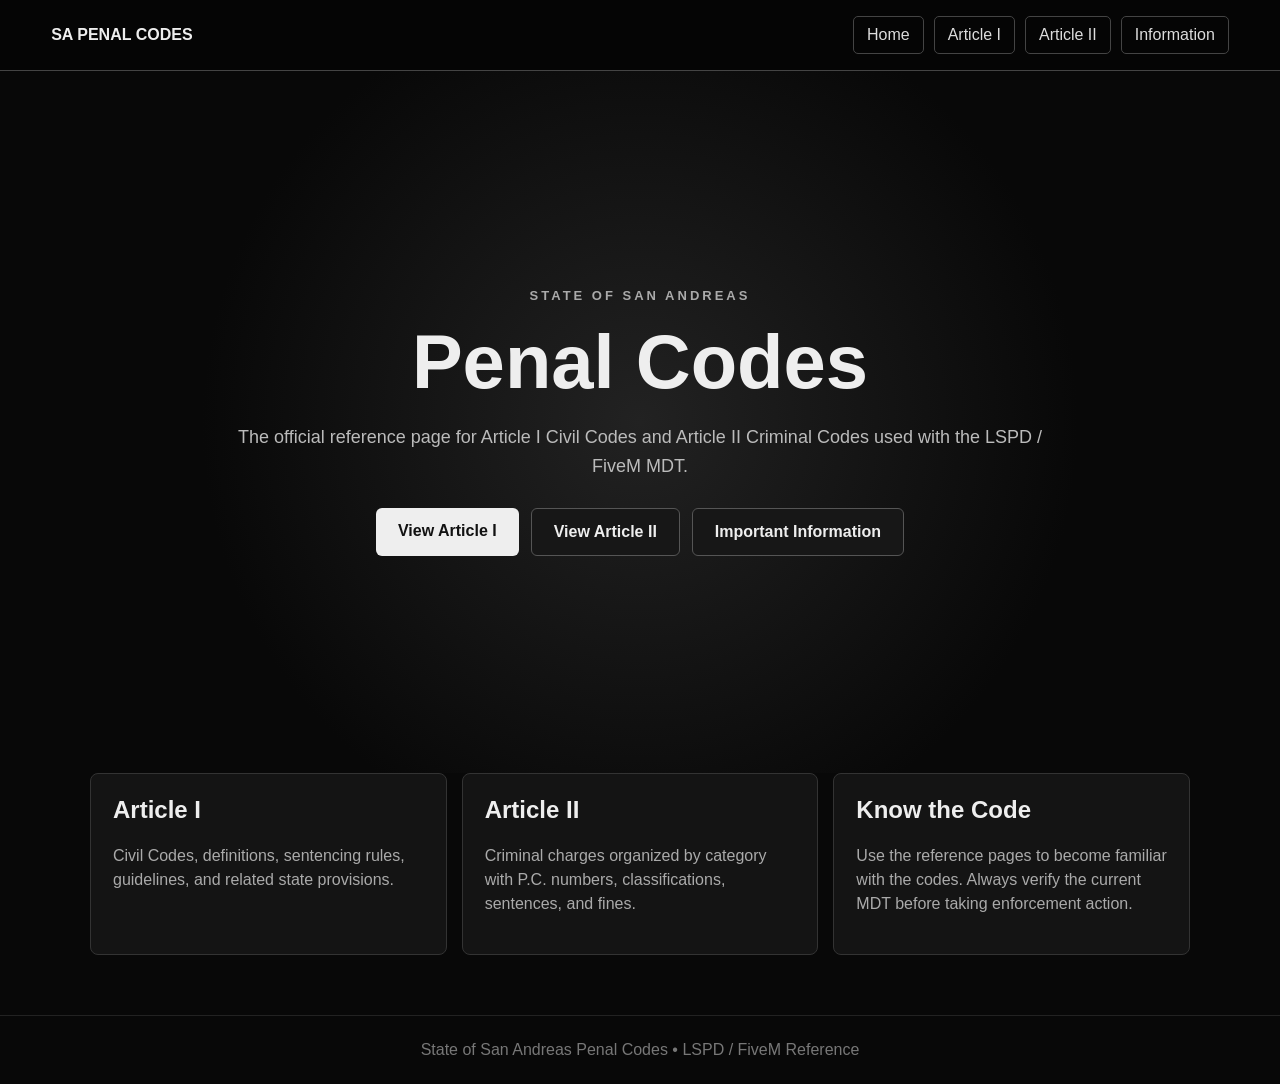
==== commit 7a2e12ec: "Create penal code home page" ====
--- a/index.html
+++ b/index.html
@@ -1,187 +1 @@
-<!DOCTYPE html>
-<html lang="en">
-<head>
-<meta charset="UTF-8"><meta name="viewport" content="width=device-width,initial-scale=1">
-<title>LSPD | MDT Penal Code</title>
-<style>
-*{box-sizing:border-box}body{margin:0;background:#080808;color:#eee;font-family:Arial,Helvetica,sans-serif}header{background:#050505;border-bottom:1px solid #777;padding:22px 4%;position:sticky;top:0;z-index:10}h1{margin:0;font-size:28px;font-weight:900}header p{margin:6px 0 0;color:#aaa}main{width:92%;max-width:1550px;margin:22px auto}.controls{display:grid;grid-template-columns:2fr 1fr 1fr;gap:10px;margin-bottom:16px}input,select{padding:13px;background:#1b1b1b;border:1px solid #555;border-radius:5px;color:#fff;font-size:15px}.stats{display:flex;gap:10px;flex-wrap:wrap;margin-bottom:16px}.stat{background:#151515;border:1px solid #333;padding:10px 16px;border-radius:5px}.stat b{font-size:20px}.stat span{display:block;color:#999;font-size:11px;margin-top:3px}.tablebox{overflow:auto;border:1px solid #555}table{width:100%;border-collapse:collapse;min-width:1050px;background:#d9d9d9;color:#111}th{background:#666;color:#fff;text-align:left;padding:10px;font-size:12px;position:sticky;top:0}td{padding:9px 10px;border:1px solid #bbb;vertical-align:top}tr:nth-child(even){background:#e2e2e2}.badge{display:inline-block;padding:4px 8px;border-radius:3px;font-weight:bold;font-size:12px}.badge.felony{background:#efc8ca}.badge.misdemeanor{background:#f5dfbf}.badge.infraction{background:#d9ead3}#none{display:none;background:#151515;color:#aaa;text-align:center;padding:25px}@media(max-width:800px){.controls{grid-template-columns:1fr}h1{font-size:22px}main{width:95%}}
-</style>
-</head>
-<body>
-<header><h1>ARTICLE II. CRIMINAL CODES</h1><p>LSPD / FiveM Penal Code — synced to MDT</p></header>
-<main>
-<div class="controls"><input id="search" placeholder="Search P.C. number or offense..."><select id="category"><option value="">All Categories</option></select><select id="classification"><option value="">All Classifications</option><option>Felony</option><option>Misdemeanor</option><option>Infraction</option></select></div>
-<div class="stats"><div class="stat"><b id="shown">160</b><span>Charges Shown</span></div><div class="stat"><b>160</b><span>Total Offenses</span></div><div class="stat"><b>89</b><span>Felonies</span></div><div class="stat"><b>40</b><span>Misdemeanors</span></div><div class="stat"><b>31</b><span>Infractions</span></div></div>
-<div class="tablebox"><table><thead><tr><th>P.C.</th><th>CRIMINAL CHARGE / OFFENSE</th><th>CLASSIFICATION</th><th>SENTENCE</th><th>FINE</th><th>CATEGORY</th></tr></thead><tbody id="rows"></tbody></table><div id="none">No matching penal codes found.</div></div>
-</main>
-<script>
-const raw=`
-Persons|1001|Assault|Misdemeanor|10|5000
-Persons|1002|Sexual Harrassment|Misdemeanor|30|30000
-Persons|1003|Sexual Assault|Felony|60|60000
-Persons|1004|Aggravated Assault|Felony|25|20000
-Persons|1005|Assault with a Deadly Weapon|Felony|30|25000
-Persons|1006|Assault on a Government Official|Felony|30|25000
-Persons|1007|Involuntary Manslaughter|Felony|20|15000
-Persons|1008|Vehicular Manslaughter|Felony|20|10000
-Persons|1009|Attempted Murder of a Civilian|Felony|35|65000
-Persons|1010|Second Degree Murder|Felony|45|70000
-Persons|1011|Accessory to Second Degree Murder|Felony|30|50000
-Persons|1012|First Degree Murder|Felony|55|75000
-Persons|1013|Accessory to First Degree Murder|Felony|30|50000
-Persons|1014|Murder of Government Official|Felony|90|85000
-Persons|1015|Attempted Murder of Government Official|Felony|65|75000
-Persons|1016|Accessory to the Murder of Government Official|Felony|45|45000
-Persons|1017|Accessory to attempted Murder of Government Official|Felony|45|45000
-Persons|1018|Unlawful Imprisonment|Misdemeanor|10|5000
-Persons|1019|Kidnapping|Felony|10|10000
-Persons|1020|Accessory to Kidnapping|Felony|10|5000
-Persons|1021|Attempted Kidnapping|Felony|10|10000
-Persons|1022|Hostage Taking|Felony|20|20000
-Persons|1023|Accessory to Hostage Taking|Felony|20|20000
-Persons|1024|Unlawful Imprisonment of a Government Official|Felony|30|35000
-Persons|1025|Criminal Threats|Misdemeanor|15|10000
-Persons|1026|Reckless Endangerment|Misdemeanor|15|15000
-Persons|1027|Gang Related Shooting|Felony|30|30000
-Persons|1028|Battery|Misdemeanor|10|10000
-Persons|1029|Torture|Felony|50|30000
-Persons|1030|Terrorism|Felony|100|200000
-Theft|2001|Petty Theft|Infraction|5|2500
-Theft|2002|Attempted Grand Theft Auto|Misdemeanor|10|5000
-Theft|2003|Grand Theft Auto A|Misdemeanor|15|10000
-Theft|2004|Grand Theft Auto B|Felony|15|10000
-Theft|2005|Carjacking|Felony|25|15000
-Theft|2006|Burglary|Misdemeanor|15|5000
-Theft|2007|Robbery|Felony|20|15000
-Theft|2008|Bank Robbery|Felony|25|25000
-Theft|2009|Accessory to Robbery|Felony|15|5000
-Theft|2010|Attempted Robbery|Felony|20|20000
-Theft|2011|Armed Robbery|Felony|30|30000
-Theft|2012|Armed Bank Robbery|Felony|35|35000
-Theft|2013|Accessory to Armed Robbery|Felony|25|15000
-Theft|2014|Attempted Armed Robbery|Felony|30|30000
-Theft|2015|Grand Larceny|Felony|25|15000
-Theft|2016|Leaving Without Paying|Infraction|0|5000
-Theft|2017|Possession of Marked Currency|Misdemeanor|5|5000
-Theft|2018|Possession of Government-Issued Items|Misdemeanor|30|30000
-Theft|2019|Possession of Items Used in the Commission of a Crime|Felony|5|5000
-Theft|2020|Sale of Items Used in the Commission of a Crime|Felony|20|20000
-Theft|2021|Theft of an Aircraft|Felony|45|45000
-Fraud|3001|Impersonating|Misdemeanor|5|5000
-Fraud|3002|Impersonating a Peace Officer or Public Servant|Felony|90|45000
-Fraud|3003|Possession of Stolen Identification|Misdemeanor|5|10000
-Fraud|3004|Possession of Stolen Government Identification|Felony|10|20000
-Fraud|3005|Extortion|Felony|35|35000
-Fraud|3006|Fraud|Misdemeanor|15|10000
-Fraud|3007|Forgery|Misdemeanor|5|5000
-Fraud|3008|Money Laundering|Felony|10|10000
-Fraud|3009|Racketeering|Felony|40|80000
-Property|4001|Trespassing|Misdemeanor|0|5000
-Property|4002|Felony Trespassing|Felony|10|10000
-Property|4003|Arson|Felony|20|15000
-Property|4004|Vandalism|Misdemeanor|10|5000
-Property|4005|Vandalism of Government Property|Felony|20|10000
-Property|4006|Littering|Infraction|0|2000
-Public Administration|5001|Bribery of a Government Official|Felony|15|15000
-Public Administration|5002|Anti-Mask Law|Infraction|0|1000
-Public Administration|5003|Possession of Contraband in a Government Facility|Felony|15|15000
-Public Administration|5004|Criminal Possession of Stolen Property|Misdemeanor|5|5000
-Public Administration|5005|Escaping|Felony|5|5000
-Public Administration|5006|Jailbreak|Felony|0|30000
-Public Administration|5007|Accessory to Jailbreak|Felony|0|30000
-Public Administration|5008|Attempted Jailbreak|Felony|0|30000
-Public Administration|5009|Perjury|Felony|15|15000
-Public Administration|5010|Violation of a Restraining Order|Felony|20|20000
-Public Administration|5011|Embezzlement|Felony|15|10000
-Public Administration|5012|Unlawful Practice|Felony|5|5000
-Public Administration|5013|Misuse of Emergency Systems|Infraction|0|5000
-Public Administration|5014|Conspiracy|Misdemeanor|5|5000
-Public Administration|5015|Violating a Court Order|Misdemeanor|20|20000
-Public Administration|5016|Failure to Appear|Misdemeanor|0|10000
-Public Administration|5017|Contempt of Court|Felony|10|5000
-Public Administration|5018|Resisting Arrest|Misdemeanor|10|5000
-Public Administration|5019|Heist Hacker|Felony|30|20000
-Public Administration|5020|Heist Accomplice|Felony|20|20000
-Public Order|6001|Disobeying a Peace Officer|Infraction|0|2000
-Public Order|6002|Disorderly Conduct|Infraction|0|3000
-Public Order|6003|Disturbing the Peace|Infraction|0|4000
-Public Order|6004|False Reporting|Misdemeanor|5|5000
-Public Order|6005|Harassment|Misdemeanor|10|6000
-Public Order|6006|Misdemeanor Obstruction of Justice|Misdemeanor|10|5000
-Public Order|6007|Felony Obstruction of Justice|Felony|15|10000
-Public Order|6008|Inciting a Riot|Felony|25|15000
-Public Order|6009|Loitering on Government Properties|Infraction|0|2000
-Public Order|6010|Tampering|Misdemeanor|10|5000
-Public Order|6011|Vehicle Tampering|Misdemeanor|10|5000
-Public Order|6012|Evidence Tampering|Felony|15|15000
-Public Order|6013|Witness Tampering|Felony|20|20000
-Public Order|6014|Failure to Provide Identification|Misdemeanor|0|5000
-Public Order|6015|Vigilantism|Felony|20|10000
-Public Order|6016|Unlawful Assembly|Misdemeanor|5|8000
-Public Order|6017|Government Corruption|Felony|400|250000
-Public Order|6018|Stalking|Felony|20|15000
-Public Order|6019|Aiding and Abetting|Misdemeanor|15|5000
-Public Order|6020|Harboring a Fugitive|Misdemeanor|5|5000
-Health and Morals|7001|Misdemeanor Possession of Marijuana|Misdemeanor|5|5000
-Health and Morals|7002|Misdemeanor Possession of a Controlled Substance|Misdemeanor|15|20000
-Health and Morals|7003|Felony Possession of a Controlled Substance|Felony|20|25000
-Health and Morals|7004|Sale of a controlled substance|Felony|30|35000
-Health and Morals|7005|Drug Trafficking|Felony|40|45000
-Health and Morals|7006|Public Intoxication|Infraction|0|3000
-Health and Morals|7007|Public Indecency|Misdemeanor|0|5000
-Public Safety|8001|Criminal Possession of Weapon Class 1|Felony|10|10000
-Public Safety|8002|Criminal Possession of Weapon Class 2|Felony|20|20000
-Public Safety|8003|Criminal Possession of Weapon Class 3|Felony|35|35000
-Public Safety|8004|Criminal Possession of Weapon Class 4|Felony|45|45000
-Public Safety|8005|Criminal Sale of Weapon Class 1|Felony|20|10000
-Public Safety|8006|Criminal Sale of Weapon Class 2|Felony|30|20000
-Public Safety|8007|Criminal Sale of Weapon Class 3|Felony|40|30000
-Public Safety|8008|Criminal Sale of Weapon Class 4|Felony|50|40000
-Public Safety|8009|Criminal Use of Weapon|Misdemeanor|15|15000
-Public Safety|8010|Criminal Use of Licenses Firearm|Felony|30|30000
-Public Safety|8011|Possession of Illegal Firearm Modifications|Misdemeanor|10|10000
-Public Safety|8012|Weapon Trafficking|Felony|75|75000
-Public Safety|8013|Brandishing a Weapon|Misdemeanor|5|10000
-Public Safety|8014|Unlawful Discharge of a Firearm|Misdemeanor|5|10000
-Public Safety|8015|Flying into Restricted Airspace|Felony|5|10000
-Public Safety|8016|Jaywalking|Infraction|0|2000
-Public Safety|8017|Criminal Use of Explosives|Felony|65|65000
-Vehicle|9001|Driving While Intoxicated|Misdemeanor|5|5000
-Vehicle|9002|Evading|Misdemeanor|10|10000
-Vehicle|9003|Reckless Evading|Felony|20|20000
-Vehicle|9004|Failure to Yield to Emergency Vehicle|Infraction|0|5000
-Vehicle|9005|Failure to Obey Traffic Control Device|Infraction|0|5000
-Vehicle|9006|Nonfunctional Vehicle|Infraction|0|1000
-Vehicle|9007|Negligent Driving|Infraction|0|5000
-Vehicle|9008|Reckless Driving|Misdemeanor|5|5000
-Vehicle|9009|Third Degree Speeding|Infraction|0|5000
-Vehicle|9010|Second Degree Speeding|Infraction|0|8000
-Vehicle|9011|First Degree Speeding|Infraction|0|1000
-Vehicle|9012|Unlicensed Operation of Vehicle|Infraction|0|4500
-Vehicle|9013|Illegal U-Turn|Infraction|0|2000
-Vehicle|9014|Illegal Passing|Infraction|0|1500
-Vehicle|9015|Failure to Maintain Lane|Infraction|0|1000
-Vehicle|9016|Illegal Turn|Infraction|0|1500
-Vehicle|9017|Failure to Stop|Infraction|0|1000
-Vehicle|9018|Unauthorized Parking|Infraction|0|3500
-Vehicle|9019|Hit and Run|Misdemeanor|5|5000
-Vehicle|9020|Driving without Headlights or Signals|Infraction|0|2000
-Vehicle|9021|Street Racing|Felony|25|15000
-Vehicle|9022|Piloting without Proper Licensing|Felony|20|15000
-Vehicle|9023|Unlawful Use of a Motor Vehicle|Misdemeanor|10|7500
-Wildlife|10001|Hunting in Restricted Areas|Infraction|0|2000
-Wildlife|10002|Unlicensed Hunting|Infraction|0|5000
-Wildlife|10003|Animal Cruelty|Misdemeanor|10|10000
-Wildlife|10004|Hunting with a Non-Hunting Weapon|Misdemeanor|0|5000
-Wildlife|10005|Hunting outside of hunting hours|Infraction|0|5000
-Wildlife|10006|Overhunting|Misdemeanor|5|5000
-Wildlife|10007|Poaching|Felony|15|15000
-`.trim();
-const data=raw.split('\n').map(x=>x.split('|')).map(([category,pc,offense,classification,months,fine])=>({category,pc,offense,classification,months,fine}));
-const rows=document.getElementById('rows'), search=document.getElementById('search'), category=document.getElementById('category'), classification=document.getElementById('classification');
-[...new Set(data.map(x=>x.category))].forEach(c=>category.insertAdjacentHTML('beforeend',`<option value="${c}">${c}</option>`));
-function render(){const q=search.value.toLowerCase().trim(),cat=category.value,cl=classification.value;const filtered=data.filter(x=>(!q||x.pc.includes(q)||x.offense.toLowerCase().includes(q))&&(!cat||x.category===cat)&&(!cl||x.classification===cl));rows.innerHTML=filtered.map(x=>`<tr><td><b>${x.pc}</b></td><td>${x.offense}</td><td><span class="badge ${x.classification.toLowerCase()}">${x.classification}</span></td><td>${x.months} Months</td><td>$${Number(x.fine).toLocaleString()}</td><td>${x.category}</td></tr>`).join('');document.getElementById('shown').textContent=filtered.length;document.getElementById('none').style.display=filtered.length?'none':'block'}
-search.addEventListener('input',render);category.addEventListener('change',render);classification.addEventListener('change',render);render();
-</script>
-</body>
-</html>+<!DOCTYPE html><html lang="en"><head><meta charset="UTF-8"><meta name="viewport" content="width=device-width,initial-scale=1"><title>State of San Andreas Penal Codes</title><style>*{box-sizing:border-box}body{margin:0;background:#080808;color:#eee;font-family:Arial,Helvetica,sans-serif}nav{background:#050505;border-bottom:1px solid #444;padding:16px 4%;display:flex;gap:10px;flex-wrap:wrap;align-items:center;position:sticky;top:0;z-index:10}nav b{margin-right:auto}nav a{color:#ddd;text-decoration:none;padding:9px 13px;border:1px solid #444;border-radius:5px}nav a:hover{background:#222}.hero{min-height:78vh;display:flex;align-items:center;justify-content:center;text-align:center;padding:40px 20px;background:radial-gradient(circle at center,#222 0,#080808 60%)}.box{max-width:850px}.eyebrow{letter-spacing:3px;color:#aaa;font-size:13px;font-weight:bold}.hero h1{font-size:clamp(38px,7vw,76px);margin:15px 0 10px}.hero p{font-size:18px;color:#bbb;line-height:1.6}.buttons{display:flex;justify-content:center;gap:12px;flex-wrap:wrap;margin-top:28px}.btn{display:inline-block;padding:14px 22px;border-radius:6px;background:#eee;color:#111;text-decoration:none;font-weight:bold}.btn.alt{background:#171717;color:#eee;border:1px solid #555}.cards{width:92%;max-width:1100px;margin:0 auto 60px;display:grid;grid-template-columns:repeat(auto-fit,minmax(220px,1fr));gap:15px}.card{background:#141414;border:1px solid #333;border-radius:8px;padding:22px}.card h2{margin-top:0}.card p{color:#aaa;line-height:1.5}footer{text-align:center;color:#777;border-top:1px solid #222;padding:25px}@media(max-width:600px){nav b{width:100%;margin-bottom:4px}}</style></head><body><nav><b>SA PENAL CODES</b><a href="index.html">Home</a><a href="article1.html">Article I</a><a href="article2.html">Article II</a><a href="information.html">Information</a></nav><section class="hero"><div class="box"><div class="eyebrow">STATE OF SAN ANDREAS</div><h1>Penal Codes</h1><p>The official reference page for Article I Civil Codes and Article II Criminal Codes used with the LSPD / FiveM MDT.</p><div class="buttons"><a class="btn" href="article1.html">View Article I</a><a class="btn alt" href="article2.html">View Article II</a><a class="btn alt" href="information.html">Important Information</a></div></div></section><section class="cards"><div class="card"><h2>Article I</h2><p>Civil Codes, definitions, sentencing rules, guidelines, and related state provisions.</p></div><div class="card"><h2>Article II</h2><p>Criminal charges organized by category with P.C. numbers, classifications, sentences, and fines.</p></div><div class="card"><h2>Know the Code</h2><p>Use the reference pages to become familiar with the codes. Always verify the current MDT before taking enforcement action.</p></div></section><footer>State of San Andreas Penal Codes • LSPD / FiveM Reference</footer></body></html>
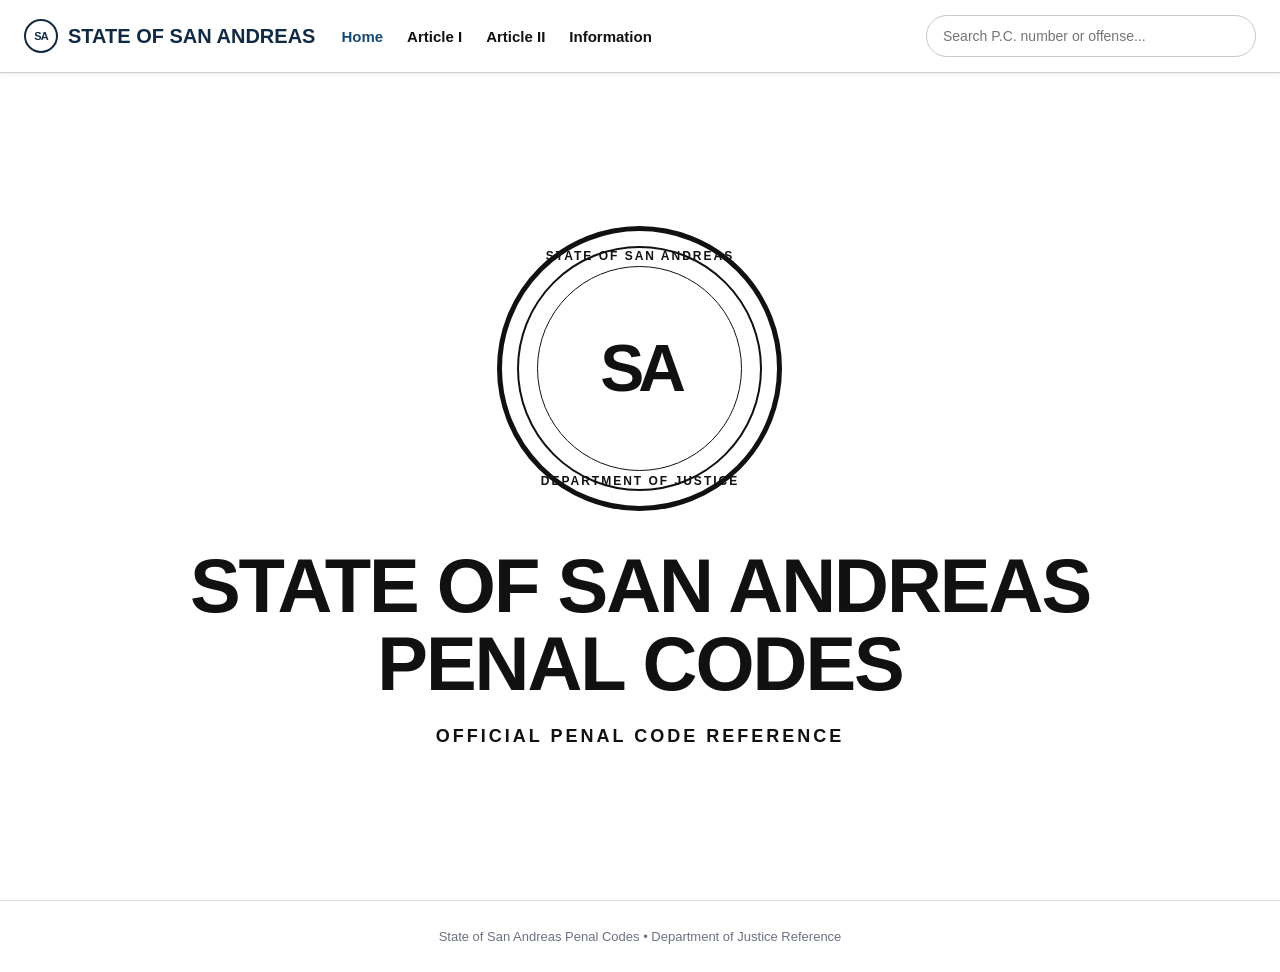
==== commit 1e0c944c: "Rebuild homepage as official State of San Andreas cover page" ====
--- a/index.html
+++ b/index.html
@@ -1 +1,28 @@
-<!DOCTYPE html><html lang="en"><head><meta charset="UTF-8"><meta name="viewport" content="width=device-width,initial-scale=1"><title>State of San Andreas Penal Codes</title><style>*{box-sizing:border-box}body{margin:0;background:#080808;color:#eee;font-family:Arial,Helvetica,sans-serif}nav{background:#050505;border-bottom:1px solid #444;padding:16px 4%;display:flex;gap:10px;flex-wrap:wrap;align-items:center;position:sticky;top:0;z-index:10}nav b{margin-right:auto}nav a{color:#ddd;text-decoration:none;padding:9px 13px;border:1px solid #444;border-radius:5px}nav a:hover{background:#222}.hero{min-height:78vh;display:flex;align-items:center;justify-content:center;text-align:center;padding:40px 20px;background:radial-gradient(circle at center,#222 0,#080808 60%)}.box{max-width:850px}.eyebrow{letter-spacing:3px;color:#aaa;font-size:13px;font-weight:bold}.hero h1{font-size:clamp(38px,7vw,76px);margin:15px 0 10px}.hero p{font-size:18px;color:#bbb;line-height:1.6}.buttons{display:flex;justify-content:center;gap:12px;flex-wrap:wrap;margin-top:28px}.btn{display:inline-block;padding:14px 22px;border-radius:6px;background:#eee;color:#111;text-decoration:none;font-weight:bold}.btn.alt{background:#171717;color:#eee;border:1px solid #555}.cards{width:92%;max-width:1100px;margin:0 auto 60px;display:grid;grid-template-columns:repeat(auto-fit,minmax(220px,1fr));gap:15px}.card{background:#141414;border:1px solid #333;border-radius:8px;padding:22px}.card h2{margin-top:0}.card p{color:#aaa;line-height:1.5}footer{text-align:center;color:#777;border-top:1px solid #222;padding:25px}@media(max-width:600px){nav b{width:100%;margin-bottom:4px}}</style></head><body><nav><b>SA PENAL CODES</b><a href="index.html">Home</a><a href="article1.html">Article I</a><a href="article2.html">Article II</a><a href="information.html">Information</a></nav><section class="hero"><div class="box"><div class="eyebrow">STATE OF SAN ANDREAS</div><h1>Penal Codes</h1><p>The official reference page for Article I Civil Codes and Article II Criminal Codes used with the LSPD / FiveM MDT.</p><div class="buttons"><a class="btn" href="article1.html">View Article I</a><a class="btn alt" href="article2.html">View Article II</a><a class="btn alt" href="information.html">Important Information</a></div></div></section><section class="cards"><div class="card"><h2>Article I</h2><p>Civil Codes, definitions, sentencing rules, guidelines, and related state provisions.</p></div><div class="card"><h2>Article II</h2><p>Criminal charges organized by category with P.C. numbers, classifications, sentences, and fines.</p></div><div class="card"><h2>Know the Code</h2><p>Use the reference pages to become familiar with the codes. Always verify the current MDT before taking enforcement action.</p></div></section><footer>State of San Andreas Penal Codes • LSPD / FiveM Reference</footer></body></html>+<!DOCTYPE html>
+<html lang="en">
+<head>
+<meta charset="UTF-8"><meta name="viewport" content="width=device-width,initial-scale=1">
+<title>State of San Andreas Penal Codes</title>
+<link rel="stylesheet" href="styles.css">
+</head>
+<body>
+<header class="site-header"><nav class="nav">
+<a class="brand" href="index.html"><span class="brand-mark">SA</span><span>STATE OF SAN ANDREAS</span></a>
+<button class="menu-toggle" aria-label="Open menu" onclick="document.querySelector('.nav-links').classList.toggle('open')">☰</button>
+<div class="nav-links"><a class="active" href="index.html">Home</a><a href="article1.html">Article I</a><a href="article2.html">Article II</a><a href="information.html">Information</a></div>
+<input class="global-search" id="globalSearch" type="search" placeholder="Search P.C. number or offense..." aria-label="Search Penal Code">
+</nav></header>
+<main class="hero-home">
+<div>
+<div class="seal"><span class="seal-top">STATE OF SAN ANDREAS</span><div class="seal-ring"><div class="seal-center">SA</div></div><span class="seal-bottom">DEPARTMENT OF JUSTICE</span></div>
+<h1 class="home-title">STATE OF SAN ANDREAS<br>PENAL CODES</h1>
+<p class="home-subtitle">OFFICIAL PENAL CODE REFERENCE</p>
+</div>
+</main>
+<footer class="footer">State of San Andreas Penal Codes • Department of Justice Reference</footer>
+<script>
+const search=document.getElementById('globalSearch');
+search.addEventListener('keydown',e=>{if(e.key==='Enter'&&search.value.trim())location.href='article2.html?q='+encodeURIComponent(search.value.trim())});
+</script>
+</body>
+</html>
--- a/styles.css
+++ b/styles.css
@@ -0,0 +1 @@
+*{box-sizing:border-box}html{scroll-behavior:smooth}body{margin:0;background:#fff;color:#111;font-family:Arial,Helvetica,sans-serif}.site-header{position:sticky;top:0;z-index:100;background:#fff;border-bottom:1px solid #cfcfcf;box-shadow:0 1px 5px rgba(0,0,0,.08)}.nav{min-height:72px;padding:10px 24px;display:flex;align-items:center;gap:26px}.brand{display:flex;align-items:center;gap:10px;text-decoration:none;color:#102a43;font-weight:800;font-size:20px;white-space:nowrap}.brand-mark{width:34px;height:34px;border:2px solid #102a43;border-radius:50%;display:grid;place-items:center;font-size:11px;letter-spacing:-1px}.nav-links{display:flex;align-items:center;gap:24px}.nav-links a{color:#111;text-decoration:none;font-weight:600;font-size:15px}.nav-links a:hover,.nav-links a.active{color:#174a73}.global-search{margin-left:auto;width:min(330px,32vw);height:42px;border:1px solid #c8c8c8;border-radius:22px;padding:0 16px;font-size:14px;outline:none}.global-search:focus{border-color:#174a73;box-shadow:0 0 0 2px rgba(23,74,115,.1)}.menu-toggle{display:none;border:1px solid #bbb;background:#fff;border-radius:6px;padding:8px 10px;font-size:18px}.page{max-width:1250px;margin:0 auto;padding:42px 24px 70px}.hero-home{min-height:calc(100vh - 73px);display:flex;align-items:center;justify-content:center;text-align:center;padding:50px 20px}.seal{width:285px;height:285px;border:5px solid #111;border-radius:50%;display:flex;align-items:center;justify-content:center;margin:0 auto 36px;position:relative}.seal:before{content:"";position:absolute;inset:15px;border:2px solid #111;border-radius:50%}.seal-ring{position:absolute;inset:35px;border:1px solid #111;border-radius:50%;display:grid;place-items:center}.seal-center{font-size:66px;font-weight:900;letter-spacing:-6px}.seal-top,.seal-bottom{position:absolute;left:50%;transform:translateX(-50%);font-weight:800;font-size:12px;letter-spacing:2px;white-space:nowrap}.seal-top{top:18px}.seal-bottom{bottom:18px}.home-title{font-size:clamp(40px,6vw,76px);line-height:1.02;margin:0;font-weight:900;letter-spacing:-2px}.home-subtitle{font-size:18px;letter-spacing:3px;font-weight:700;margin:24px 0 0}.page-title{font-size:38px;margin:0 0 8px;font-weight:800}.page-lead{color:#5b6570;line-height:1.6;margin:0 0 30px}.section-title{font-size:25px;margin:42px 0 14px;padding-bottom:10px;border-bottom:2px solid #173b5d}.code-table-wrap{overflow:auto;border:1px solid #d5d8dc;border-radius:5px}.code-table{width:100%;border-collapse:collapse;min-width:760px}.code-table th{background:#173b5d;color:#fff;text-align:left;padding:12px 13px;font-size:13px;white-space:nowrap}.code-table td{padding:11px 13px;border-bottom:1px solid #e1e3e5;vertical-align:top;line-height:1.45}.code-table tr:nth-child(even){background:#f7f8f9}.code-table tr:hover{background:#eef4f8}.pc{font-weight:800;white-space:nowrap;color:#173b5d}.toolbar{display:grid;grid-template-columns:minmax(280px,1fr) 1fr 1fr;gap:10px;margin:20px 0}.toolbar input,.toolbar select{height:44px;border:1px solid #c8cdd2;border-radius:5px;padding:0 12px;background:#fff;font-size:14px}.stats{display:flex;gap:10px;flex-wrap:wrap;margin:12px 0 22px}.stat{border:1px solid #d5d8dc;border-radius:5px;padding:11px 15px;min-width:112px;background:#fafafa}.stat strong{display:block;font-size:21px;color:#173b5d}.stat span{font-size:12px;color:#59636e}.info-block{max-width:900px;margin-bottom:34px}.info-block h2{font-size:24px;border-bottom:2px solid #173b5d;padding-bottom:8px}.info-block p,.info-block li{line-height:1.7;color:#3f4850}.notice{border-left:4px solid #173b5d;background:#f4f7f9;padding:16px 18px;margin:22px 0}.footer{border-top:1px solid #ddd;text-align:center;padding:28px 20px;color:#6b7280;font-size:13px}.empty{text-align:center;padding:30px;color:#667085}@media(max-width:900px){.nav{gap:12px}.nav-links{gap:14px}.global-search{width:240px}}@media(max-width:700px){.nav{padding:10px 14px;flex-wrap:wrap}.brand{font-size:16px}.menu-toggle{display:block;margin-left:auto}.nav-links{display:none;width:100%;flex-direction:column;align-items:flex-start;padding:10px 0}.nav-links.open{display:flex}.global-search{order:3;width:100%;margin:0}.hero-home{min-height:calc(100vh - 125px)}.seal{width:230px;height:230px}.seal-center{font-size:52px}.home-title{font-size:42px}.toolbar{grid-template-columns:1fr}.page{padding:30px 14px 55px}.page-title{font-size:30px}}
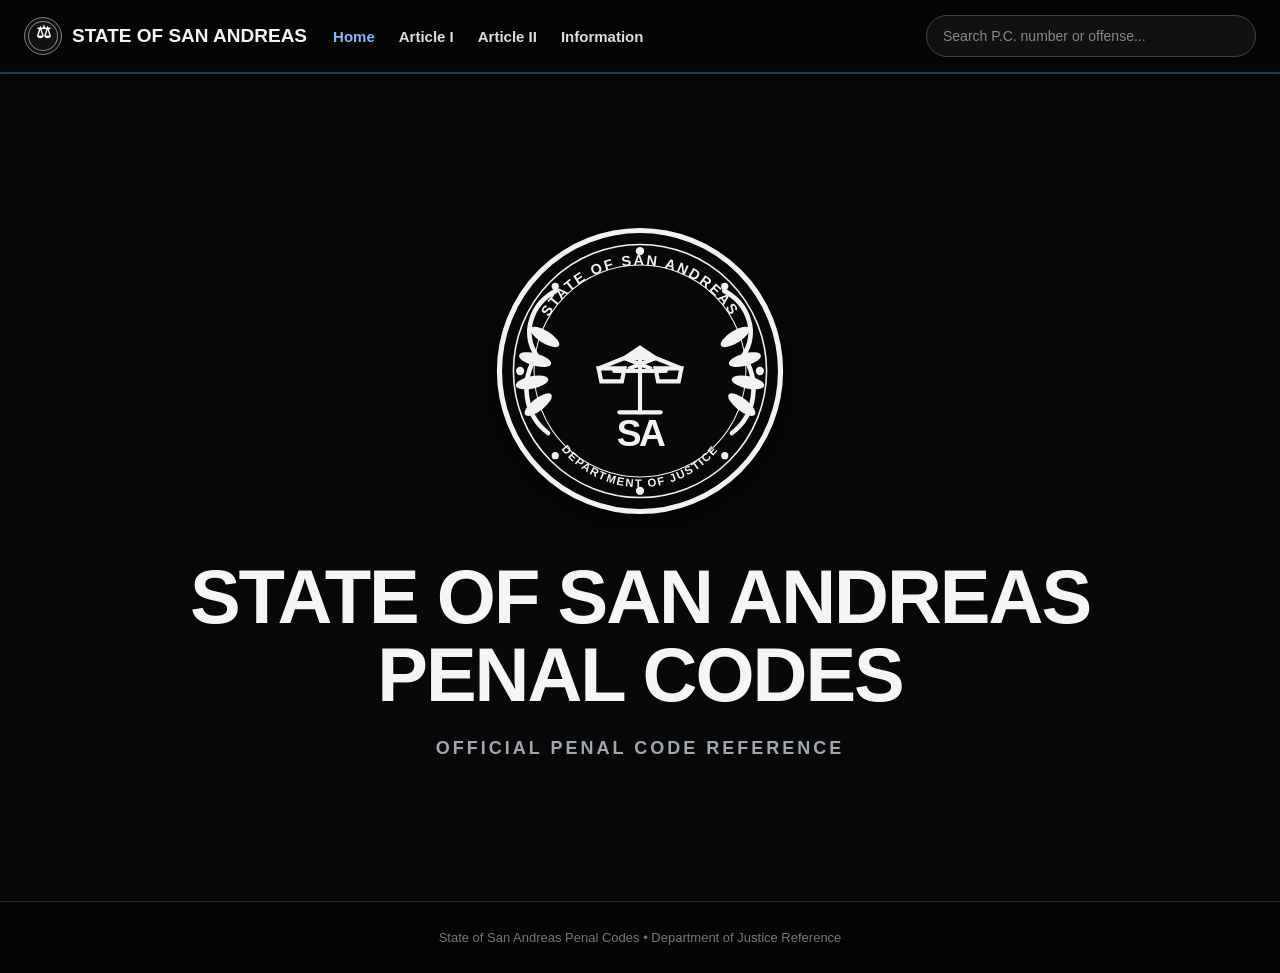
==== commit e2d052fa: "Use official-style seal on Penal Code homepage" ====
--- a/index.html
+++ b/index.html
@@ -14,7 +14,7 @@
 </nav></header>
 <main class="hero-home">
 <div>
-<div class="seal"><span class="seal-top">STATE OF SAN ANDREAS</span><div class="seal-ring"><div class="seal-center">SA</div></div><span class="seal-bottom">DEPARTMENT OF JUSTICE</span></div>
+<img class="seal" src="sa-seal.svg" alt="State of San Andreas Department of Justice seal">
 <h1 class="home-title">STATE OF SAN ANDREAS<br>PENAL CODES</h1>
 <p class="home-subtitle">OFFICIAL PENAL CODE REFERENCE</p>
 </div>
--- a/styles.css
+++ b/styles.css
@@ -1 +1 @@
-*{box-sizing:border-box}html{scroll-behavior:smooth}body{margin:0;background:#fff;color:#111;font-family:Arial,Helvetica,sans-serif}.site-header{position:sticky;top:0;z-index:100;background:#fff;border-bottom:1px solid #cfcfcf;box-shadow:0 1px 5px rgba(0,0,0,.08)}.nav{min-height:72px;padding:10px 24px;display:flex;align-items:center;gap:26px}.brand{display:flex;align-items:center;gap:10px;text-decoration:none;color:#102a43;font-weight:800;font-size:20px;white-space:nowrap}.brand-mark{width:34px;height:34px;border:2px solid #102a43;border-radius:50%;display:grid;place-items:center;font-size:11px;letter-spacing:-1px}.nav-links{display:flex;align-items:center;gap:24px}.nav-links a{color:#111;text-decoration:none;font-weight:600;font-size:15px}.nav-links a:hover,.nav-links a.active{color:#174a73}.global-search{margin-left:auto;width:min(330px,32vw);height:42px;border:1px solid #c8c8c8;border-radius:22px;padding:0 16px;font-size:14px;outline:none}.global-search:focus{border-color:#174a73;box-shadow:0 0 0 2px rgba(23,74,115,.1)}.menu-toggle{display:none;border:1px solid #bbb;background:#fff;border-radius:6px;padding:8px 10px;font-size:18px}.page{max-width:1250px;margin:0 auto;padding:42px 24px 70px}.hero-home{min-height:calc(100vh - 73px);display:flex;align-items:center;justify-content:center;text-align:center;padding:50px 20px}.seal{width:285px;height:285px;border:5px solid #111;border-radius:50%;display:flex;align-items:center;justify-content:center;margin:0 auto 36px;position:relative}.seal:before{content:"";position:absolute;inset:15px;border:2px solid #111;border-radius:50%}.seal-ring{position:absolute;inset:35px;border:1px solid #111;border-radius:50%;display:grid;place-items:center}.seal-center{font-size:66px;font-weight:900;letter-spacing:-6px}.seal-top,.seal-bottom{position:absolute;left:50%;transform:translateX(-50%);font-weight:800;font-size:12px;letter-spacing:2px;white-space:nowrap}.seal-top{top:18px}.seal-bottom{bottom:18px}.home-title{font-size:clamp(40px,6vw,76px);line-height:1.02;margin:0;font-weight:900;letter-spacing:-2px}.home-subtitle{font-size:18px;letter-spacing:3px;font-weight:700;margin:24px 0 0}.page-title{font-size:38px;margin:0 0 8px;font-weight:800}.page-lead{color:#5b6570;line-height:1.6;margin:0 0 30px}.section-title{font-size:25px;margin:42px 0 14px;padding-bottom:10px;border-bottom:2px solid #173b5d}.code-table-wrap{overflow:auto;border:1px solid #d5d8dc;border-radius:5px}.code-table{width:100%;border-collapse:collapse;min-width:760px}.code-table th{background:#173b5d;color:#fff;text-align:left;padding:12px 13px;font-size:13px;white-space:nowrap}.code-table td{padding:11px 13px;border-bottom:1px solid #e1e3e5;vertical-align:top;line-height:1.45}.code-table tr:nth-child(even){background:#f7f8f9}.code-table tr:hover{background:#eef4f8}.pc{font-weight:800;white-space:nowrap;color:#173b5d}.toolbar{display:grid;grid-template-columns:minmax(280px,1fr) 1fr 1fr;gap:10px;margin:20px 0}.toolbar input,.toolbar select{height:44px;border:1px solid #c8cdd2;border-radius:5px;padding:0 12px;background:#fff;font-size:14px}.stats{display:flex;gap:10px;flex-wrap:wrap;margin:12px 0 22px}.stat{border:1px solid #d5d8dc;border-radius:5px;padding:11px 15px;min-width:112px;background:#fafafa}.stat strong{display:block;font-size:21px;color:#173b5d}.stat span{font-size:12px;color:#59636e}.info-block{max-width:900px;margin-bottom:34px}.info-block h2{font-size:24px;border-bottom:2px solid #173b5d;padding-bottom:8px}.info-block p,.info-block li{line-height:1.7;color:#3f4850}.notice{border-left:4px solid #173b5d;background:#f4f7f9;padding:16px 18px;margin:22px 0}.footer{border-top:1px solid #ddd;text-align:center;padding:28px 20px;color:#6b7280;font-size:13px}.empty{text-align:center;padding:30px;color:#667085}@media(max-width:900px){.nav{gap:12px}.nav-links{gap:14px}.global-search{width:240px}}@media(max-width:700px){.nav{padding:10px 14px;flex-wrap:wrap}.brand{font-size:16px}.menu-toggle{display:block;margin-left:auto}.nav-links{display:none;width:100%;flex-direction:column;align-items:flex-start;padding:10px 0}.nav-links.open{display:flex}.global-search{order:3;width:100%;margin:0}.hero-home{min-height:calc(100vh - 125px)}.seal{width:230px;height:230px}.seal-center{font-size:52px}.home-title{font-size:42px}.toolbar{grid-template-columns:1fr}.page{padding:30px 14px 55px}.page-title{font-size:30px}}+*{box-sizing:border-box}html{scroll-behavior:smooth}body{margin:0;background:#080808;color:#f1f1f1;font-family:Arial,Helvetica,sans-serif}.site-header{position:sticky;top:0;z-index:100;background:#050505;border-bottom:2px solid #173b5d;box-shadow:0 2px 10px rgba(0,0,0,.55)}.nav{min-height:72px;padding:10px 24px;display:flex;align-items:center;gap:26px}.brand{display:flex;align-items:center;gap:10px;text-decoration:none;color:#f4f4f4;font-weight:800;font-size:19px;white-space:nowrap}.brand-mark{width:38px;height:38px;border:1px solid #777;border-radius:50%;display:grid;place-items:center;font-size:10px;font-weight:900;letter-spacing:-1px;background:#111;color:#fff;box-shadow:inset 0 0 0 3px #111,inset 0 0 0 4px #888}.brand-mark:before{content:'⚖';font-size:17px}.brand-mark{font-size:0}.nav-links{display:flex;align-items:center;gap:24px}.nav-links a{color:#ddd;text-decoration:none;font-weight:600;font-size:15px}.nav-links a:hover,.nav-links a.active{color:#8ab4f8}.global-search{margin-left:auto;width:min(330px,32vw);height:42px;border:1px solid #444;border-radius:22px;padding:0 16px;font-size:14px;outline:none;background:#111;color:#eee}.global-search::placeholder{color:#888}.global-search:focus{border-color:#587ea8;box-shadow:0 0 0 2px rgba(88,126,168,.16)}.menu-toggle{display:none;border:1px solid #555;background:#111;color:#eee;border-radius:6px;padding:8px 10px;font-size:18px}.page{max-width:1400px;margin:0 auto;padding:42px 24px 70px}.hero-home{min-height:calc(100vh - 73px);display:flex;align-items:center;justify-content:center;text-align:center;padding:50px 20px;background:#080808}.seal{width:310px;height:310px;display:block;margin:0 auto 32px;filter:drop-shadow(0 8px 18px rgba(0,0,0,.7))}.home-title{font-size:clamp(40px,6vw,76px);line-height:1.02;margin:0;color:#f5f5f5;font-weight:900;letter-spacing:-2px}.home-subtitle{font-size:18px;letter-spacing:3px;color:#9ea7b1;font-weight:700;margin:24px 0 0}.page-title{font-size:38px;margin:0 0 8px;font-weight:800;color:#f3f3f3}.page-lead{color:#a7adb5;line-height:1.6;margin:0 0 30px}.section-title{font-size:25px;margin:42px 0 14px;padding-bottom:10px;border-bottom:2px solid #315779;color:#f1f1f1}.code-table-wrap{overflow:auto;border:1px solid #333;border-radius:4px;background:#0d0d0d;box-shadow:0 8px 20px rgba(0,0,0,.25)}.code-table{width:100%;border-collapse:collapse;min-width:850px;background:#111;color:#e7e7e7}.code-table th{background:#555;color:#fff;text-align:left;padding:12px 13px;font-size:13px;white-space:nowrap;border-bottom:1px solid #777}.code-table td{padding:11px 13px;border-bottom:1px solid #303030;vertical-align:top;line-height:1.45}.code-table tr:nth-child(even){background:#151515}.code-table tr:hover{background:#1d1d1d}.pc{font-weight:900;white-space:nowrap;color:#8ab4f8}.classification{font-weight:700;white-space:nowrap}.badge{display:inline-block;padding:4px 9px;border-radius:3px;font-size:12px;font-weight:800;line-height:1.1}.badge.felony{background:#6d252a;color:#ffb5b9}.badge.misdemeanor{background:#765a20;color:#ffe3a3}.badge.infraction{background:#234e68;color:#b9e3ff}.toolbar{display:grid;grid-template-columns:minmax(280px,1fr) 1fr 1fr;gap:10px;margin:20px 0}.toolbar input,.toolbar select{height:44px;border:1px solid #444;border-radius:5px;padding:0 12px;background:#111;color:#eee;font-size:14px;outline:none}.toolbar input::placeholder{color:#888}.toolbar input:focus,.toolbar select:focus{border-color:#587ea8}.toolbar select option{background:#111;color:#eee}.stats{display:flex;gap:10px;flex-wrap:wrap;margin:12px 0 22px}.stat{border:1px solid #333;border-radius:5px;padding:11px 15px;min-width:112px;background:#141414}.stat strong{display:block;font-size:21px;color:#8ab4f8}.stat span{font-size:12px;color:#a2a8b0}.info-block{max-width:900px;margin-bottom:34px}.info-block h2{font-size:24px;border-bottom:2px solid #315779;padding-bottom:8px;color:#f1f1f1}.info-block p,.info-block li{line-height:1.7;color:#b6bbc2}.notice{border-left:4px solid #315779;background:#12171c;padding:16px 18px;margin:22px 0;color:#dfe4e8}.footer{border-top:1px solid #292929;text-align:center;padding:28px 20px;color:#777;font-size:13px;background:#050505}.empty{text-align:center;padding:30px;color:#8d949c}@media(max-width:900px){.nav{gap:12px}.nav-links{gap:14px}.global-search{width:240px}}@media(max-width:700px){.nav{padding:10px 14px;flex-wrap:wrap}.brand{font-size:16px}.menu-toggle{display:block;margin-left:auto}.nav-links{display:none;width:100%;flex-direction:column;align-items:flex-start;padding:10px 0}.nav-links.open{display:flex}.global-search{order:3;width:100%;margin:0}.hero-home{min-height:calc(100vh - 125px)}.seal{width:245px;height:245px}.home-title{font-size:42px}.toolbar{grid-template-columns:1fr}.page{padding:30px 14px 55px}.page-title{font-size:30px}.code-table{min-width:760px}}
